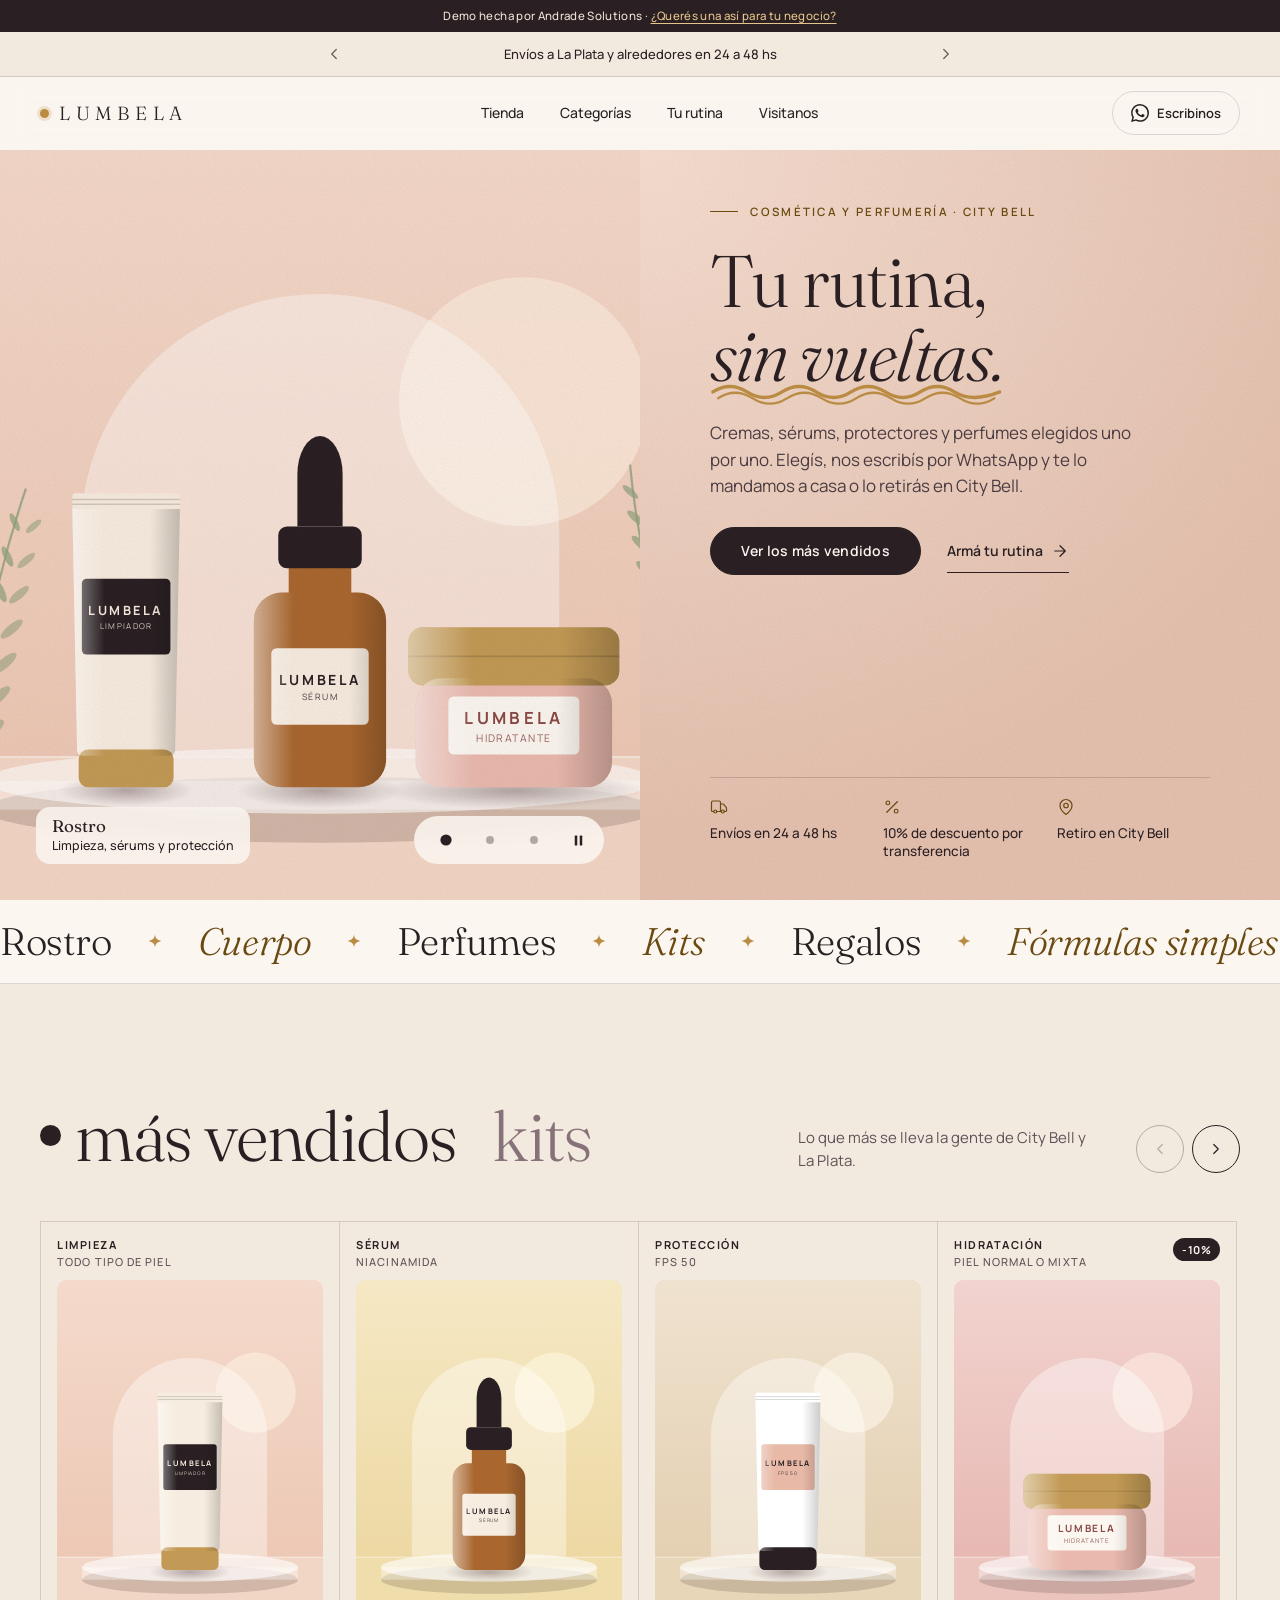
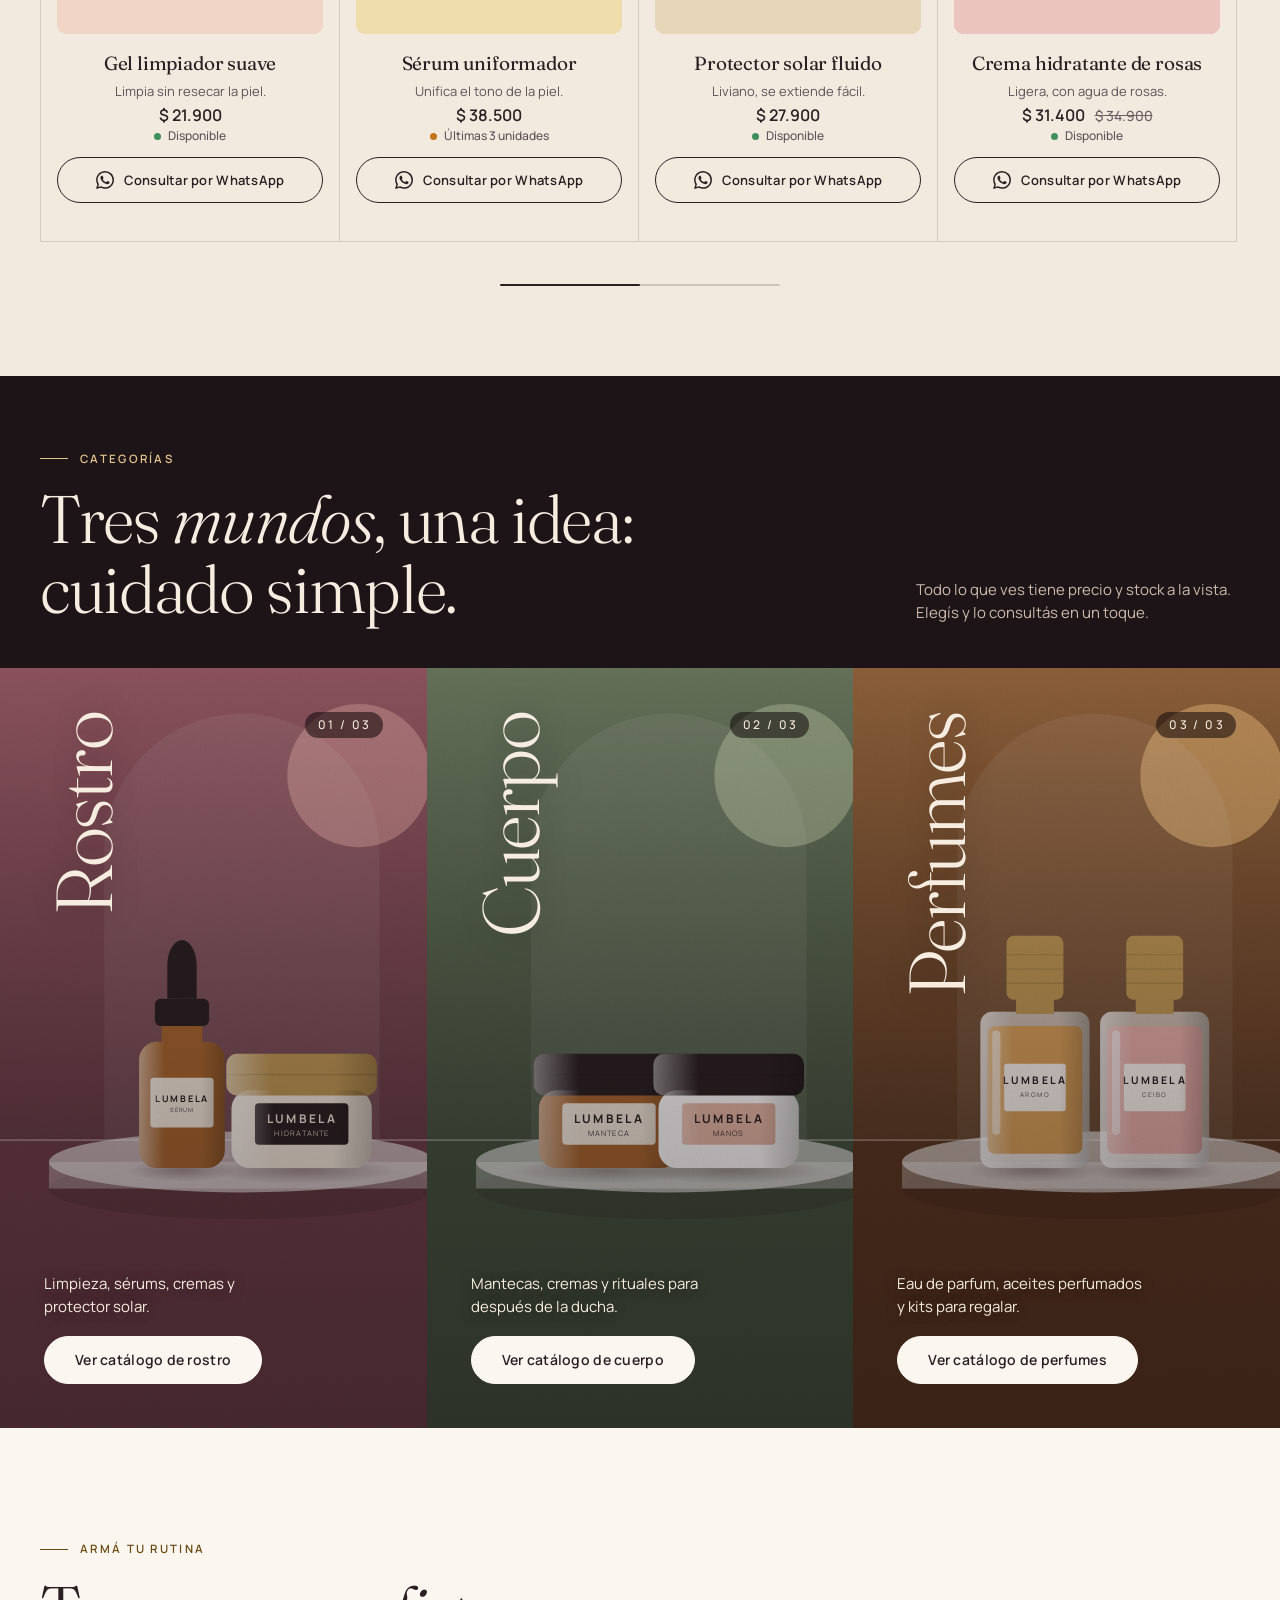
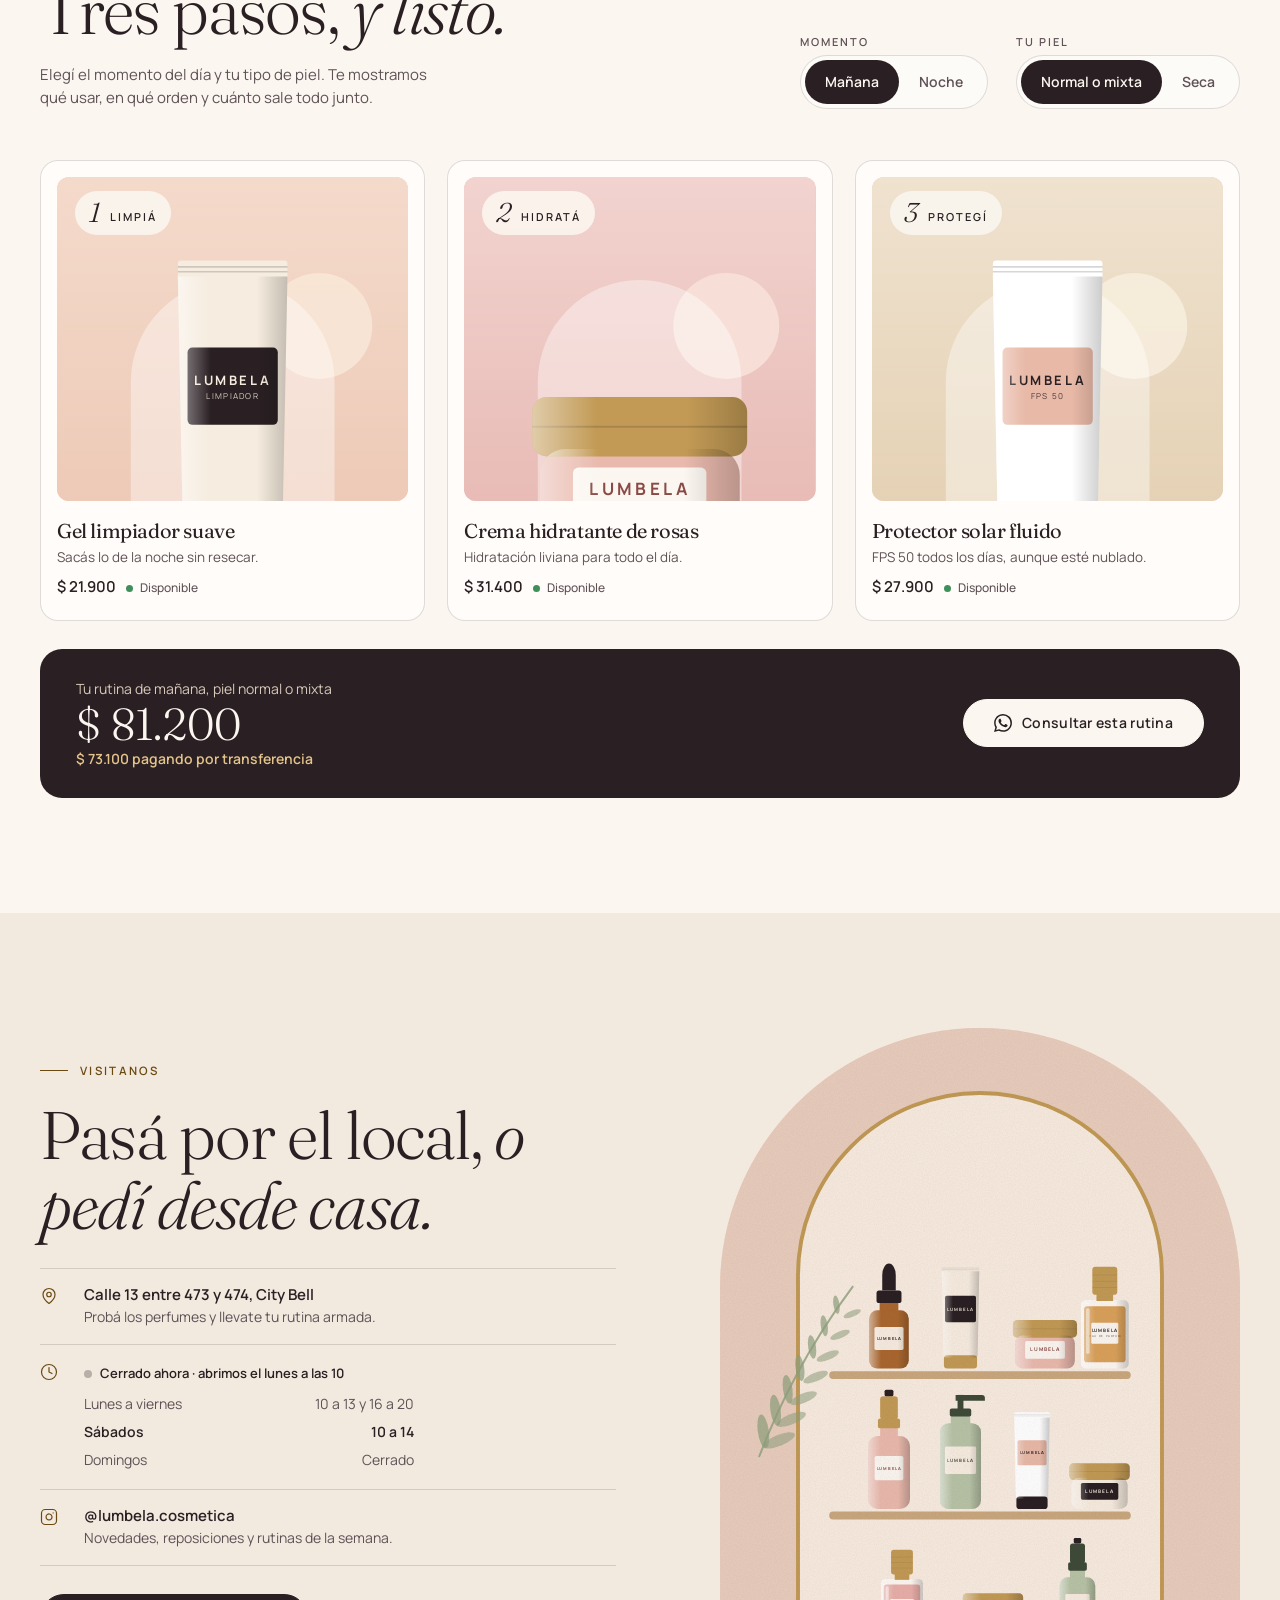
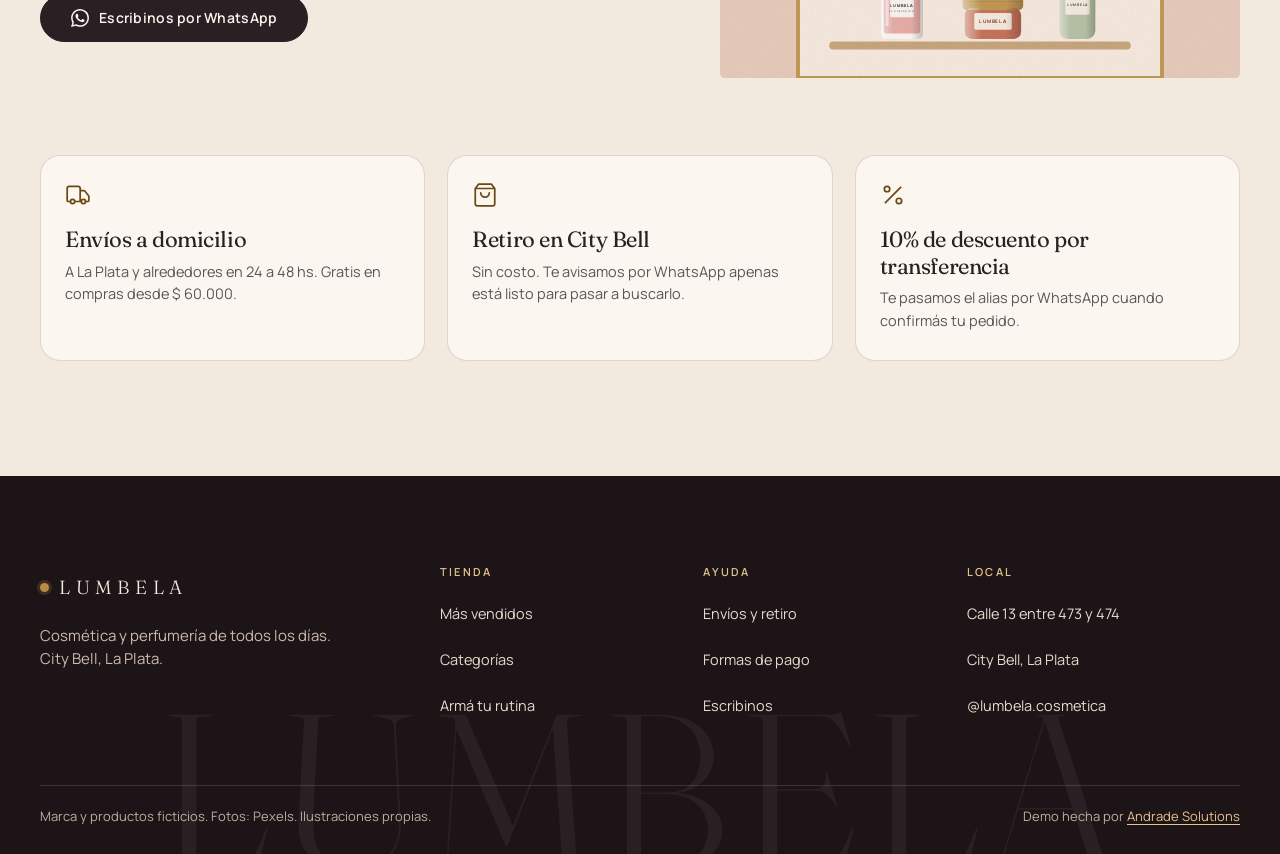
==== belleza/index.html @ 14c9ad86 "Demo de cosmética y perfumería (Lumbela) con fotos de Pexels" ====
<!doctype html>
<html lang="es-AR">
<head>
<meta charset="utf-8">
<meta name="viewport" content="width=device-width,initial-scale=1">
<meta name="robots" content="noindex">
<title>Lumbela · Cosmética y perfumería en City Bell</title>
<meta name="description" content="Cremas, sérums, protectores y perfumes elegidos uno por uno. Elegís, consultás por WhatsApp y te lo mandamos a La Plata y alrededores o lo retirás en City Bell.">
<meta name="theme-color" content="#FBF6F0">
<meta property="og:type" content="website">
<meta property="og:title" content="Lumbela · Tu rutina, sin vueltas">
<meta property="og:description" content="Cosmética, cuidado de la piel y perfumería en City Bell. Elegí, consultá por WhatsApp y recibilo en casa.">
<meta property="og:image" content="https://solucionesintegralesandrade.github.io/belleza/fotos/portada.jpg">
<meta property="og:image:alt" content="Mujer con toalla en la cabeza aplicándose crema en la cara frente al espejo">
<link rel="icon" href="data:image/svg+xml,%3Csvg xmlns='http://www.w3.org/2000/svg' viewBox='0 0 9 9'%3E%3Ccircle cx='4.5' cy='4.5' r='4.5' fill='%23B98B43'/%3E%3C/svg%3E">
<link rel="preconnect" href="https://fonts.googleapis.com">
<link rel="preconnect" href="https://fonts.gstatic.com" crossorigin>
<link href="https://fonts.googleapis.com/css2?family=Fraunces:ital,opsz,wght@0,9..144,300;0,9..144,400;1,9..144,300;1,9..144,400&family=Manrope:wght@400;500;600;700&display=swap" rel="stylesheet">
<style>:root{--cr:#FBF6F0;--hu:#F2E9DF;--du:#EDD0C0;--ik:#2A2023;--ik2:#5F5257;--or:#B98B43;--ot:#6B4A12;--no:#1D1418;--ln:rgba(42,32,35,.15);--fs:'Fraunces','Iowan Old Style','Palatino Linotype',Palatino,Georgia,serif;--fb:'Manrope',system-ui,-apple-system,'Segoe UI',Roboto,sans-serif;--pd:clamp(16px,4vw,40px);--sc:clamp(64px,9vw,128px);--ez:cubic-bezier(.22,.8,.24,1)}*,*::before,*::after{box-sizing:border-box}*{margin:0}html{scroll-behavior:smooth;scroll-padding-top:72px;-webkit-text-size-adjust:100%;overflow-x:clip}body{font:400 15px/1.55 var(--fb);color:var(--ik);background:var(--cr);overflow-x:clip;-webkit-font-smoothing:antialiased}html.lock{overflow:hidden}img,svg{display:block;max-width:100%}a{color:inherit}button{font:inherit;color:inherit}h1,h2,h3{font-family:var(--fs);font-weight:300;letter-spacing:-.02em}em{font-style:italic;font-weight:300}:focus-visible{outline:2px solid var(--ik);outline-offset:3px;border-radius:4px}.dk :focus-visible,.menu :focus-visible,.sig :focus-visible,footer :focus-visible{outline-color:#F3E1C2}.vh{position:absolute;width:1px;height:1px;overflow:hidden;clip:rect(0 0 0 0);white-space:nowrap}.sprite{position:absolute;width:0;height:0;overflow:hidden}.ic{width:18px;height:18px;fill:none;stroke:currentColor;stroke-width:1.6;stroke-linecap:round;stroke-linejoin:round;flex:none}.ic.f{fill:currentColor;stroke:none}.eb{display:flex;align-items:center;gap:12px;font:600 11.5px/1 var(--fb);letter-spacing:.2em;text-transform:uppercase;color:var(--ot)}.eb::before{content:'';width:28px;height:1px;background:currentColor}.dk .eb{color:#E5C48C}.h2{font-size:clamp(2.3rem,5.4vw,4.2rem);line-height:1.04}.btn{position:relative;overflow:hidden;display:inline-flex;align-items:center;justify-content:center;gap:10px;min-height:48px;padding:0 30px;border-radius:999px;border:1px solid var(--ik);background:var(--ik);color:var(--cr);font:600 14px/1 var(--fb);letter-spacing:.02em;text-decoration:none;cursor:pointer;transition:transform .3s var(--ez),box-shadow .3s var(--ez),background .3s,color .3s}.btn::before{content:'';position:absolute;inset:0;background:linear-gradient(120deg,transparent 0,rgba(255,255,255,.22) 50%,transparent 100%);transform:translateX(-100%);transition:transform .6s var(--ez)}.btn:hover{transform:translateY(-2px);box-shadow:0 8px 24px rgba(42,32,35,.2)}.btn:hover::before{transform:translateX(100%)}.btn:active{transform:none;box-shadow:none}.btn.gh{background:transparent;color:var(--ik)}.btn.gh:hover{background:var(--ik);color:var(--cr)}.btn.lt{background:var(--cr);color:var(--ik);border-color:var(--cr)}.btn.lt:hover{background:#fff}.lnk{display:inline-flex;align-items:center;gap:8px;min-height:44px;font:600 14px/1 var(--fb);text-decoration:none;border-bottom:1px solid currentColor;padding:0;align-self:center}.lnk .ic{transition:transform .3s var(--ez)}.lnk:hover .ic{transform:translateX(4px)}.sig{background:var(--ik);color:#EFE3D5;text-align:center;font:500 11.5px/1.4 var(--fb);letter-spacing:.03em;padding:8px 16px;text-wrap:balance}.sig a{color:#E5C48C;text-underline-offset:3px;white-space:nowrap;display:inline-block;padding:15px 6px;margin:-15px -6px}.ann{display:flex;align-items:center;justify-content:center;gap:4px;background:var(--hu);border-bottom:1px solid var(--ln);min-height:42px;padding:0 6px}.ann p{flex:1;max-width:560px;text-align:center;font:500 13px/1.3 var(--fb);transition:opacity .35s,transform .35s var(--ez)}.ann p.out{opacity:0;transform:translateY(-6px)}.ab{width:44px;height:44px;display:grid;place-items:center;border:0;background:none;cursor:pointer;border-radius:50%;opacity:.7;transition:opacity .2s}.ab:hover{opacity:1}.nav{position:sticky;top:0;z-index:40;background:rgba(251,246,240,.9);backdrop-filter:blur(14px);-webkit-backdrop-filter:blur(14px);border-bottom:1px solid transparent;transition:border-color .3s,box-shadow .3s}.nav.sc{border-color:var(--ln);box-shadow:0 6px 24px rgba(42,32,35,.06)}.nav-in{display:flex;align-items:center;justify-content:space-between;gap:16px;max-width:1600px;margin:auto;height:64px;padding:0 var(--pd)}.logo{font:300 19px/1 var(--fs);letter-spacing:.3em;text-transform:uppercase;text-decoration:none;display:inline-flex;align-items:center;gap:10px;min-height:44px}.logo i{width:9px;height:9px;border-radius:50%;background:var(--or);box-shadow:0 0 0 3px rgba(185,139,67,.2)}.links{display:none;gap:36px}.links a{position:relative;text-decoration:none;font:500 14px/1 var(--fb);padding:14px 0}.links a::after,.mn a span::after{content:'';position:absolute;left:0;right:0;bottom:8px;height:1px;background:var(--ik);transform:scaleX(0);transform-origin:left;transition:transform .35s var(--ez)}.links a:hover::after{transform:scaleX(1)}.nr{display:flex;align-items:center;gap:8px}.nb{display:inline-flex;align-items:center;justify-content:center;gap:8px;min-width:44px;height:44px;border-radius:999px;border:1px solid var(--ln);background:transparent;cursor:pointer;font:600 13px/1 var(--fb);transition:background .25s,color .25s,border-color .25s}.nb:hover{background:var(--ik);color:var(--cr);border-color:var(--ik)}.nb span{display:none}.bg{border:0}.bg:hover{background:rgba(42,32,35,.08);color:inherit}
@media(min-width:900px){.links{display:flex}.nb span{display:inline}.nb{padding:0 18px}.bg{display:none}.nav-in{height:72px}}.menu{position:fixed;inset:0;z-index:70;background:var(--no);color:#F7ECE0;display:flex;flex-direction:column;opacity:0;visibility:hidden;transition:opacity .5s var(--ez),visibility 0s .5s}.menu.on{opacity:1;visibility:visible;transition-delay:0s}.menu .nav-in{width:100%}.mn{flex:1;display:flex;flex-direction:column;justify-content:center;gap:6px;padding:0 var(--pd) 48px}.mn a{font:300 clamp(2.4rem,11vw,3.4rem)/1.2 var(--fs);text-decoration:none;opacity:0;transform:translateY(16px);transition:opacity .6s var(--ez),transform .6s var(--ez)}.menu.on .mn a{opacity:1;transform:none;transition-delay:calc(.08s*var(--i) + .1s)}.hero{display:grid;grid-template-columns:1fr;position:relative}.hr{position:relative;order:-1;height:min(52svh,420px);overflow:hidden;background:var(--du)}.hl{position:relative;z-index:2;margin-top:-28px;border-radius:28px 28px 0 0;padding:34px var(--pd) 40px;background:var(--du) radial-gradient(120% 90% at 0% 0%,#F6DFD1 0,#EDD0C0 55%,#E6C2B0 100%);display:flex;flex-direction:column}.hl::before,.art::after{content:'';position:absolute;inset:0;pointer-events:none;opacity:.5;mix-blend-mode:multiply;background:url("data:image/svg+xml;utf8,<svg xmlns='http://www.w3.org/2000/svg' width='160' height='160'><filter id='n'><feTurbulence type='fractalNoise' baseFrequency='.85' numOctaves='2' stitchTiles='stitch'/><feColorMatrix values='0 0 0 0 .3 0 0 0 0 .2 0 0 0 0 .2 0 0 0 .22 0'/></filter><rect width='100%' height='100%' filter='url(%23n)'/></svg>")}.hl>*{position:relative}.hero h1{font-size:clamp(3rem,13vw,3.9rem);line-height:1.02;margin:18px 0 20px}.hero h1 em{position:relative;display:inline-block;white-space:nowrap}.wave{position:absolute;left:0;bottom:-.14em;width:100%;height:.3em;overflow:visible}.wave path{fill:none;stroke:var(--or);stroke-linecap:round;stroke-dasharray:1;stroke-dashoffset:1;animation:draw 1.6s .9s var(--ez) forwards}.hero p.lead{max-width:44ch;color:#4A3C40;font-size:16px}.acts{display:flex;flex-wrap:wrap;gap:14px 26px;margin-top:28px;align-items:center}.facts{display:grid;margin:34px 0 0;padding:0;border-top:1px solid rgba(42,32,35,.18)}.facts li{list-style:none;display:flex;align-items:center;gap:12px;padding:12px 0;border-bottom:1px solid rgba(42,32,35,.12);font:500 13.5px/1.35 var(--fb)}.facts .ic{color:var(--ot)}@keyframes draw{to{stroke-dashoffset:0}}@keyframes up{from{opacity:0;transform:translateY(22px)}to{opacity:1;transform:none}}.hl>*{animation:up 1s var(--ez) both}.hl>:nth-child(2){animation-delay:.1s}.hl>:nth-child(3){animation-delay:.2s}.hl>:nth-child(4){animation-delay:.3s}.hl>:nth-child(5){animation-delay:.4s}.slide{position:absolute;inset:0;opacity:0;transition:opacity .9s var(--ez)}.slide.on{opacity:1}.art{position:absolute;inset:0;overflow:hidden}.art svg{width:100%;height:100%}.art svg text{font-family:var(--fb)}.ph{position:absolute;inset:0;width:100%;height:100%;object-fit:cover;background:transparent}.slide .art svg,.slide .ph{transform:scale(1.04);transition:transform 7s linear}.slide.on .art svg,.slide.on .ph{transform:scale(1.1)}.cap{position:absolute;left:var(--pd);top:18px;z-index:3;display:inline-flex;flex-direction:column;gap:2px;padding:10px 16px;border-radius:14px;background:rgba(251,246,240,.86);backdrop-filter:blur(8px);-webkit-backdrop-filter:blur(8px);font:500 12.5px/1.3 var(--fb);color:var(--ik)}.cap b{font:400 17px/1.1 var(--fs)}.cap span{display:none}@media(min-width:600px){.cap span{display:block}}.ctl{position:absolute;right:var(--pd);top:10px;z-index:4;display:flex;align-items:center;gap:0;background:rgba(251,246,240,.86);backdrop-filter:blur(8px);-webkit-backdrop-filter:blur(8px);border-radius:999px;padding:2px 4px 2px 10px}.dot{width:44px;height:44px;display:grid;place-items:center;border:0;background:none;cursor:pointer}.dot::before{content:'';width:8px;height:8px;border-radius:50%;background:rgba(42,32,35,.35);transition:transform .3s var(--ez),background .3s}.dot[aria-current=true]::before{background:var(--ik);transform:scale(1.4)}.pp{width:44px;height:44px;display:grid;place-items:center;border:0;background:none;cursor:pointer;border-radius:50%}.pp .ic{width:15px;height:15px}
@media(min-width:600px) and (max-width:899px){.hr{height:min(72svh,560px)}}
@media(min-width:900px){.hero{grid-template-columns:1fr 1fr;min-height:clamp(600px,calc(100svh - 150px),820px)}.hr{order:0;height:auto}.hl{margin:0;border-radius:0;padding:56px clamp(32px,5.5vw,96px) 40px;justify-content:center}.hero h1{font-size:clamp(3.6rem,5.7vw,6.6rem);margin:26px 0 28px}.hero p.lead{font-size:17px}.facts{grid-template-columns:repeat(3,1fr);gap:20px;border-top:1px solid rgba(42,32,35,.18);margin-top:auto;padding-top:20px}.facts li{border:0;padding:0;align-items:flex-start;flex-direction:column;gap:8px}.hl>.acts{margin-bottom:56px}.cap{top:auto;bottom:36px;left:36px}.ctl{top:auto;bottom:36px;right:36px}}.tick{overflow:hidden;background:var(--cr);border-bottom:1px solid var(--ln);padding:22px 0}.tk{display:flex;width:max-content;animation:mq 46s linear infinite}.tk span{display:inline-flex;align-items:center;gap:36px;padding-right:36px;font:300 clamp(1.6rem,3vw,2.4rem)/1 var(--fs);white-space:nowrap;letter-spacing:-.01em}.tk span i{font-style:italic;color:var(--ot)}.tk .ic{width:14px;height:14px;color:var(--or)}@keyframes mq{to{transform:translateX(-50%)}}.tick:hover .tk{animation-play-state:paused}.shop{background:var(--hu);padding:var(--sc) var(--pd) clamp(56px,7vw,96px)}.wrap{position:relative;max-width:1600px;margin:auto}.sh{display:flex;flex-wrap:wrap;align-items:flex-end;justify-content:space-between;gap:20px 40px;margin-bottom:clamp(28px,4vw,48px)}.tabs{display:flex;flex-wrap:wrap;gap:6px 36px}.tab{display:inline-flex;align-items:center;gap:14px;min-height:44px;border:0;background:none;cursor:pointer;font:300 clamp(2.2rem,6.4vw,4.4rem)/1.05 var(--fs);letter-spacing:-.02em;color:#887279;transition:color .3s;padding:0}.tab:hover{color:var(--ik2)}.tab[aria-selected=true]{color:var(--ik)}.tab::before{content:'';width:.3em;height:.3em;border-radius:50%;background:var(--ik);transform:scale(0);flex:none}.tab[aria-selected=true]::before{animation:pop .45s var(--ez) both}.tab:not([aria-selected=true])::before{display:none}@keyframes pop{from{transform:scale(0);opacity:0}to{transform:scale(1);opacity:1}}.sub{max-width:34ch;color:var(--ik2);font-size:15px}.arrows{display:none;gap:8px}
@media(min-width:900px){.arrows{display:flex}}.ar{width:48px;height:48px;border-radius:50%;border:1px solid var(--ik);background:transparent;display:grid;place-items:center;cursor:pointer;transition:background .25s,color .25s,opacity .25s}.ar:hover:not(:disabled){background:var(--ik);color:var(--cr)}.ar:disabled{opacity:.3;cursor:default}.trk{display:flex;overflow-x:auto;scroll-snap-type:x proximity;scrollbar-width:none;overscroll-behavior-x:contain;padding-bottom:2px}.trk::-webkit-scrollbar{display:none}.card{position:relative;flex:0 0 min(76vw,292px);scroll-snap-align:start;display:flex;flex-direction:column;border:1px solid var(--ln);margin-left:-1px;background:var(--hu);transition:background .4s}.card:first-child{margin-left:0}.card:hover{background:var(--cr)}
@media(min-width:1024px){.card{flex-basis:25%}}.ch{display:flex;justify-content:space-between;align-items:flex-start;gap:10px;min-height:58px;padding:16px 16px 0}.ch b{display:block;font:700 11px/1.2 var(--fb);letter-spacing:.14em;text-transform:uppercase}.ch small{display:block;margin-top:4px;font:500 11px/1.2 var(--fb);letter-spacing:.1em;text-transform:uppercase;color:var(--ik2)}.bdg{flex:none;background:var(--ik);color:var(--cr);font:700 11px/1 var(--fb);letter-spacing:.04em;padding:6px 9px;border-radius:999px}.ci{position:relative;margin:0 16px;aspect-ratio:3/4;border-radius:10px;overflow:hidden;background:var(--du)}.ci .ph{transition:transform .8s var(--ez)}.card:hover .ci .ph{transform:scale(1.05)}.mo{position:absolute;inset:0;display:grid;grid-template-rows:1fr 1fr;gap:2px;background:var(--hu)}.mo.m3{grid-template-columns:1fr 1fr;grid-template-rows:1.1fr 1fr}.mo.m3 .mp:first-child{grid-column:span 2}.mp{position:relative;overflow:hidden;background:var(--du)}.cb{display:flex;flex-direction:column;align-items:center;text-align:center;gap:5px;padding:18px 16px 18px;flex:1}.cb h3{font:400 19px/1.25 var(--fs);letter-spacing:-.01em}.cb .in{font-size:13px;color:var(--ik2);max-width:30ch}.pr{display:flex;align-items:baseline;gap:10px;font:600 16px/1.2 var(--fb)}.pr s{color:#6E6065;font-weight:500;font-size:14px}.stk{display:inline-flex;align-items:center;gap:7px;font:500 12px/1 var(--fb);color:var(--ik2)}.stk::before{content:'';width:7px;height:7px;border-radius:50%;background:#3F8F5B}.stk.lo::before{background:#C4741B}.cb .btn{margin-top:10px;width:100%;min-height:46px;padding:0 14px;font-size:13px}.btn.wa{background:transparent;color:var(--ik)}.btn.wa:hover{background:var(--ik);color:var(--cr)}.prog{max-width:280px;margin:clamp(28px,4vw,40px) auto 0;height:2px;border-radius:2px;background:rgba(42,32,35,.18)}.prog i{display:block;height:100%;border-radius:2px;background:var(--ik);transition:transform .15s linear}.cats{background:var(--no);color:#F7ECE0}.ct{display:flex;justify-content:space-between;align-items:flex-end;gap:20px;padding:clamp(48px,6vw,84px) var(--pd) clamp(28px,3.5vw,44px);max-width:1600px;margin:auto}.ct p{max-width:36ch;color:#CDBBAA}
@media(max-width:899px){.ct{flex-direction:column;align-items:flex-start}}.cg{display:grid;grid-template-columns:1fr}.cat{position:relative;isolation:isolate;overflow:hidden;min-height:460px;padding:24px;display:flex;flex-direction:column;justify-content:space-between;align-items:flex-start}.cat>.art,.cat>.ph{z-index:-2;transition:transform 1.3s var(--ez)}.cat:hover>.art,.cat:hover>.ph{transform:scale(1.05)}.cat::after{content:'';position:absolute;inset:0;z-index:-1;background:linear-gradient(180deg,rgba(15,8,10,.1),rgba(15,8,10,.42));transition:background .5s}.cat:hover::after{background:linear-gradient(180deg,rgba(15,8,10,.2),rgba(15,8,10,.5))}.cat:has(.ph)::after,.cat:has(.ph):hover::after{background:linear-gradient(90deg,rgba(15,8,10,.62),rgba(15,8,10,.05) 76%),linear-gradient(180deg,rgba(15,8,10,.14) 25%,rgba(15,8,10,.74))}.num{position:absolute;top:24px;right:24px;padding:7px 11px 7px 13px;border-radius:99px;background:rgba(15,8,10,.55);font:500 12px/1 var(--fb);letter-spacing:.2em}.vt{writing-mode:vertical-lr;transform:rotate(180deg);font:300 clamp(3.8rem,15vw,6.2rem)/1 var(--fs);letter-spacing:-.02em;text-shadow:0 2px 30px rgba(0,0,0,.25);transition:transform .5s var(--ez)}.cat:hover .vt{transform:rotate(180deg) translateY(4px)}.cd{display:flex;flex-direction:column;gap:18px;align-items:flex-start}.cd p{max-width:28ch;font-size:15px;color:#F7ECE0;text-shadow:0 1px 14px rgba(0,0,0,.35)}
@media(min-width:600px){.cg{display:flex;overflow-x:auto;scroll-snap-type:x mandatory;scrollbar-width:none}.cg::-webkit-scrollbar{display:none}.cat{flex:0 0 min(62vw,420px);scroll-snap-align:start;min-height:560px}}
@media(min-width:1100px){.cg{display:grid;grid-template-columns:repeat(3,1fr)}.cat{min-height:min(760px,92svh);padding:44px}.num{top:44px;right:44px}.vt{font-size:clamp(4.4rem,6.2vw,8rem)}}.rut{background:var(--cr);padding:var(--sc) var(--pd)}.rh{display:grid;gap:28px;margin-bottom:clamp(32px,4vw,56px)}.rh p{color:var(--ik2);max-width:46ch;margin-top:18px}.ctrls{display:flex;flex-wrap:wrap;gap:18px 28px}.ctrls>div{display:flex;flex-direction:column;gap:8px}.ctrls label{font:600 11px/1 var(--fb);letter-spacing:.18em;text-transform:uppercase;color:var(--ik2)}.seg{display:inline-flex;border:1px solid var(--ln);border-radius:999px;padding:4px;background:rgba(255,255,255,.55)}.seg button{min-height:44px;padding:0 20px;border:0;border-radius:999px;background:transparent;cursor:pointer;font:600 14px/1 var(--fb);color:var(--ik2);transition:background .3s,color .3s}.seg button[aria-pressed=true]{background:var(--ik);color:var(--cr)}.steps{display:grid;gap:14px;list-style:none;padding:0;position:relative}.step{display:grid;grid-template-columns:108px 1fr;gap:6px 18px;align-items:center;padding:14px;border:1px solid var(--ln);border-radius:18px;background:#FFFCF9;transition:transform .4s var(--ez),box-shadow .4s var(--ez)}.step:hover{transform:translateY(-3px);box-shadow:0 18px 40px rgba(42,32,35,.08)}.sa{position:relative;aspect-ratio:3/4;border-radius:12px;overflow:hidden;background:var(--du)}.sn{font:300 italic 2.6rem/1 var(--fs);color:var(--ot)}.sn small{font:600 11px/1 var(--fb);font-style:normal;letter-spacing:.18em;text-transform:uppercase;color:var(--ik);margin-left:10px;vertical-align:middle}.step h3{font:400 20px/1.2 var(--fs);margin:8px 0 4px}.step p{font-size:13.5px;color:var(--ik2)}.step .pr{margin-top:10px;font-size:15px}.step.sw{animation:up .6s var(--ez) both;animation-delay:calc(var(--i)*90ms)}.tot{display:flex;flex-direction:column;gap:18px;margin-top:22px;padding:22px;border-radius:22px;background:var(--ik);color:var(--cr)}.tot b{display:block;font:300 clamp(2rem,6vw,2.8rem)/1.05 var(--fs)}.tot span{font-size:14px;color:#D9C9BA}.tot .t2{color:#E5C48C;font-weight:600}
@media(min-width:900px){.rh{grid-template-columns:1.1fr 1fr;align-items:end}.ctrls{justify-content:flex-end}.steps{grid-template-columns:repeat(3,1fr);gap:22px}.step{display:block;padding:16px 16px 24px}.sa{margin-bottom:18px;aspect-ratio:1/.92}.sn{position:absolute;top:30px;left:34px;color:var(--ik);z-index:2;background:rgba(251,246,240,.88);border-radius:99px;padding:8px 14px 8px;font-size:1.7rem}.step{position:relative}.tot{flex-direction:row;align-items:center;justify-content:space-between;padding:28px 36px;margin-top:28px}}.vis{background:var(--hu);padding:var(--sc) var(--pd)}.vg{display:grid;gap:44px}.vi{display:flex;flex-direction:column;gap:22px}.vi .h2{margin-top:2px}.dl{display:grid;gap:0;margin:6px 0}.dl>div{display:grid;grid-template-columns:30px 1fr;gap:6px 14px;padding:16px 0;border-top:1px solid var(--ln)}.dl>div:last-child{border-bottom:1px solid var(--ln)}.dl .ic{margin-top:2px;color:var(--ot)}.dl b{font:600 15px/1.3 var(--fb);display:block}.dl span{color:var(--ik2);font-size:14px}table{border-collapse:collapse;margin-top:6px;font-size:14px;width:100%;max-width:330px}td{padding:3px 0;color:var(--ik2)}td:last-child{text-align:right}tr.hoy td{color:var(--ik);font-weight:600}b.now{display:inline-flex;align-items:center;gap:8px;font:600 13px/1.2 var(--fb)}.now::before{content:'';width:8px;height:8px;border-radius:50%;background:#B8B0A8}.now.on::before{background:#3F8F5B;box-shadow:0 0 0 0 rgba(63,143,91,.5);animation:pulse 2s infinite}@keyframes pulse{70%{box-shadow:0 0 0 9px rgba(63,143,91,0)}100%{box-shadow:0 0 0 0 rgba(63,143,91,0)}}.vp{position:relative;border-radius:999px 999px 18px 18px;overflow:hidden;aspect-ratio:4/5;background:var(--du);max-width:520px;width:100%;margin:auto}.how{margin-top:clamp(48px,6vw,88px);display:grid;gap:14px}.hw{padding:26px 24px 28px;border:1px solid var(--ln);border-radius:20px;background:var(--cr);transition:transform .4s var(--ez),box-shadow .4s var(--ez)}.hw:hover{transform:translateY(-4px);box-shadow:0 20px 44px rgba(42,32,35,.08)}.hw .ic{width:26px;height:26px;color:var(--ot);margin-bottom:18px}.hw h3{font:400 22px/1.2 var(--fs);margin-bottom:8px}.hw p{color:var(--ik2);font-size:14.5px}
@media(min-width:900px){.vg{grid-template-columns:1.05fr .95fr;align-items:center;gap:clamp(48px,8vw,128px)}.how{grid-template-columns:repeat(3,1fr);gap:22px}.vp{margin:0 0 0 auto}}footer{background:var(--no);color:#E8DACB;padding:clamp(56px,7vw,96px) var(--pd) 28px;position:relative;overflow:hidden}.fg{display:grid;gap:36px;max-width:1600px;margin:auto;position:relative;z-index:1}footer h4{font:600 11px/1 var(--fb);letter-spacing:.2em;text-transform:uppercase;color:#E5C48C;margin-bottom:16px}footer ul{list-style:none;padding:0;display:grid;gap:2px}footer li a,footer li button{display:inline-flex;align-items:center;min-height:44px;color:#E8DACB;text-decoration:none;background:none;border:0;cursor:pointer;font:400 14.5px/1.3 var(--fb);padding:0;transition:color .2s}footer li a:hover,footer li button:hover{color:#fff;text-decoration:underline;text-underline-offset:4px}.fb p{max-width:34ch;color:#CDBBAA;margin-top:14px}.fb .logo{color:#F7ECE0}.big{position:absolute;left:50%;bottom:-.2em;transform:translateX(-50%);font:300 clamp(3.4rem,17vw,16rem)/1 var(--fs);letter-spacing:.04em;color:rgba(247,236,224,.06);text-transform:uppercase;white-space:nowrap;pointer-events:none;user-select:none}.fl{max-width:1600px;margin:56px auto 0;padding-top:20px;border-top:1px solid rgba(247,236,224,.14);display:flex;flex-wrap:wrap;justify-content:space-between;gap:10px 24px;font-size:13px;color:#BFAE9E;position:relative;z-index:1}.fl a{color:#E5C48C;text-underline-offset:3px;display:inline-block;padding:13px 4px;margin:-13px -4px}
@media(min-width:900px){.fg{grid-template-columns:1.6fr 1fr 1fr 1.2fr}}dialog{border:0;padding:0;background:transparent;width:min(94vw,440px);max-height:94svh;overflow:visible;color:var(--ik);margin:auto}dialog::backdrop{background:rgba(29,20,24,.62);backdrop-filter:blur(5px)}dialog[open]{animation:dlg .45s var(--ez)}@keyframes dlg{from{opacity:0;transform:translateY(24px) scale(.97)}}.wb{position:relative;background:var(--cr);border-radius:24px;padding:22px 18px 18px;max-height:94svh;overflow:auto;box-shadow:0 30px 80px rgba(0,0,0,.35)}.wb h2{font:300 clamp(1.5rem,6vw,1.8rem)/1.15 var(--fs);margin:6px 48px 16px 0}.x{position:absolute;top:10px;right:10px;width:44px;height:44px;display:grid;place-items:center;border:0;border-radius:50%;background:rgba(42,32,35,.07);cursor:pointer;transition:background .2s}.x:hover{background:rgba(42,32,35,.15)}.phn{border-radius:18px;overflow:hidden;border:1px solid var(--ln)}.pt{display:flex;align-items:center;gap:12px;background:#075E54;color:#fff;padding:10px 14px}.pt i{width:36px;height:36px;border-radius:50%;background:#F2E4D3;color:var(--ik);display:grid;place-items:center;font:400 18px/1 var(--fs);font-style:normal}.pt b{display:block;font:600 14px/1.2 var(--fb)}.pt small{font:400 12px/1.2 var(--fb);opacity:.85}.chat{display:flex;flex-direction:column;gap:8px;padding:14px 12px;min-height:250px;background:#EADFD2 radial-gradient(circle at 20% 20%,rgba(255,255,255,.35),transparent 60%)}.bb{max-width:88%;padding:8px 10px 6px;border-radius:10px;font:400 14px/1.4 var(--fb);white-space:pre-wrap;word-break:break-word;box-shadow:0 1px 1px rgba(0,0,0,.12);animation:bub .4s var(--ez) both}.bb.o{align-self:flex-end;background:#D9FDD3;border-top-right-radius:2px}.bb.i{align-self:flex-start;background:#fff;border-top-left-radius:2px}.bb .u{color:#0B6EA8;text-decoration:underline;word-break:break-all}.bb time{display:flex;justify-content:flex-end;align-items:center;gap:3px;font-size:11px;color:#566670;margin-top:2px}.bb time .ic{width:15px;height:15px;stroke-width:2;color:#8696A0;transition:color .4s}.bb time.rd .ic{color:#34B7F1}.bb.ty{display:flex;gap:4px;padding:12px 14px}.bb.ty i{width:7px;height:7px;border-radius:50%;background:#9AA6AD;animation:ty 1s infinite}.bb.ty i:nth-child(2){animation-delay:.15s}.bb.ty i:nth-child(3){animation-delay:.3s}@keyframes ty{40%{transform:translateY(-4px);opacity:.5}}@keyframes bub{from{opacity:0;transform:translateY(10px) scale(.96)}}.nt{font-size:13px;color:var(--ik2);margin:12px 2px 14px;text-align:center}.wa2{display:grid;gap:10px}.wa2 .btn{width:100%}.rv{transition:opacity .9s var(--ez) var(--d,0s),transform .9s var(--ez) var(--d,0s)}
@media(scripting:enabled){.rv{opacity:0;transform:translateY(22px)}.rv.in{opacity:1;transform:none}}
@media(prefers-reduced-motion:reduce){*,*::before,*::after{animation-duration:.01ms!important;animation-delay:0s!important;animation-iteration-count:1!important;transition-duration:.01ms!important;transition-delay:0s!important;scroll-behavior:auto!important}.rv{opacity:1!important;transform:none!important}.tk{animation:none}.wave path{stroke-dashoffset:0}}</style>
</head>
<body>
<svg class="sprite" aria-hidden="true" focusable="false">
<defs>
<linearGradient id="gsh" x1="0" x2="1" y1="0" y2="0"><stop offset="0" stop-color="#fff" stop-opacity=".5"/><stop offset=".3" stop-color="#fff" stop-opacity="0"/><stop offset=".72" stop-color="#000" stop-opacity="0"/><stop offset="1" stop-color="#000" stop-opacity=".2"/></linearGradient>
<radialGradient id="gfl"><stop offset="0" stop-color="#3a1f20" stop-opacity=".34"/><stop offset="1" stop-color="#3a1f20" stop-opacity="0"/></radialGradient>
<symbol id="i-wa" viewBox="0 0 24 24"><path d="M17.47 14.38c-.3-.15-1.76-.87-2.03-.97-.27-.1-.47-.15-.67.15-.2.3-.77.97-.94 1.16-.17.2-.35.22-.64.07-.3-.15-1.26-.46-2.4-1.48-.88-.79-1.48-1.76-1.65-2.06-.17-.3-.02-.46.13-.6.13-.14.3-.35.45-.52.15-.17.2-.3.3-.5.1-.2.05-.37-.03-.52-.07-.15-.67-1.6-.92-2.2-.24-.58-.49-.5-.67-.51h-.57c-.2 0-.52.07-.8.37-.27.3-1.04 1.02-1.04 2.48 0 1.46 1.07 2.88 1.21 3.07.15.2 2.1 3.2 5.08 4.49.7.3 1.26.49 1.7.63.72.23 1.37.2 1.88.12.57-.08 1.76-.72 2-1.41.25-.7.25-1.29.17-1.41-.07-.13-.27-.2-.57-.35M12.05 21.78h-.01a9.870 9.870 0 0 1-5.03-1.38l-.36-.21-3.74.98 1-3.650-.24-.37a9.86 9.86 0 0 1-1.51-5.26c0-5.45 4.44-9.88 9.89-9.88a9.83 9.83 0 0 1 6.990 2.9 9.82 9.82 0 0 1 2.89 6.99c0 5.45-4.44 9.88-9.88 9.88M20.46 3.49A11.8 11.8 0 0 0 12.05 0C5.5 0 .16 5.34.16 11.89c0 2.1.55 4.14 1.59 5.95L.06 24l6.3-1.65a11.9 11.9 0 0 0 5.69 1.45h.01c6.55 0 11.89-5.34 11.89-11.89 0-3.18-1.24-6.17-3.48-8.42"/></symbol>
<symbol id="i-l" viewBox="0 0 24 24"><path d="m15 18-6-6 6-6"/></symbol>
<symbol id="i-r" viewBox="0 0 24 24"><path d="m9 18 6-6-6-6"/></symbol>
<symbol id="i-pause" viewBox="0 0 24 24"><rect x="14" y="4" width="4" height="16" rx="1"/><rect x="6" y="4" width="4" height="16" rx="1"/></symbol>
<symbol id="i-play" viewBox="0 0 24 24"><path d="M7 4v16l13-8z"/></symbol>
<symbol id="i-menu" viewBox="0 0 24 24"><path d="M4 8h16M4 16h16"/></symbol>
<symbol id="i-x" viewBox="0 0 24 24"><path d="M18 6 6 18M6 6l12 12"/></symbol>
<symbol id="i-pin" viewBox="0 0 24 24"><path d="M20 10c0 6-8 12-8 12s-8-6-8-12a8 8 0 0 1 16 0Z"/><circle cx="12" cy="10" r="3"/></symbol>
<symbol id="i-truck" viewBox="0 0 24 24"><path d="M14 18V6a2 2 0 0 0-2-2H4a2 2 0 0 0-2 2v11a1 1 0 0 0 1 1h2M15 18H9M19 18h2a1 1 0 0 0 1-1v-3.65a1 1 0 0 0-.22-.62l-3.48-4.35A1 1 0 0 0 17.52 8H14"/><circle cx="17" cy="18" r="2"/><circle cx="7" cy="18" r="2"/></symbol>
<symbol id="i-bag" viewBox="0 0 24 24"><path d="M6 2 3 6v14a2 2 0 0 0 2 2h14a2 2 0 0 0 2-2V6l-3-4ZM3 6h18M16 10a4 4 0 0 1-8 0"/></symbol>
<symbol id="i-pct" viewBox="0 0 24 24"><path d="M19 5 5 19"/><circle cx="6.5" cy="6.5" r="2.5"/><circle cx="17.5" cy="17.5" r="2.5"/></symbol>
<symbol id="i-clock" viewBox="0 0 24 24"><circle cx="12" cy="12" r="10"/><path d="M12 6v6l4 2"/></symbol>
<symbol id="i-ig" viewBox="0 0 24 24"><rect width="20" height="20" x="2" y="2" rx="5"/><path d="M16 11.37A4 4 0 1 1 12.63 8 4 4 0 0 1 16 11.37zM17.5 6.5h.01"/></symbol>
<symbol id="i-arr" viewBox="0 0 24 24"><path d="M5 12h14m-7-7 7 7-7 7"/></symbol>
<symbol id="i-chk" viewBox="0 0 24 24"><path d="m2 13 4 4L15 7M10 15l2 2L21 7"/></symbol>
<symbol id="i-st" viewBox="0 0 24 24"><path d="M12 1c.7 6.3 3.7 9.3 11 11-7.3 1.7-10.3 4.7-11 11-.7-6.3-3.7-9.3-11-11 7.3-1.7 10.3-4.7 11-11z"/></symbol>
</defs>
</svg>

<div class="sig"><span style="white-space:nowrap">Demo hecha por Andrade Solutions ·</span> <a href="mailto:solucionesintegralesandradee@gmail.com?subject=Quiero%20mi%20tienda%20online">¿Querés una así para tu negocio?</a></div>

<div class="ann" role="region" aria-label="Avisos de la tienda">
<button class="ab" id="aprev" aria-label="Aviso anterior"><i data-i="l"></i></button>
<p id="atxt">Envíos a La Plata y alrededores en 24 a 48 hs</p>
<button class="ab" id="anext" aria-label="Aviso siguiente"><i data-i="r"></i></button>
</div>

<header class="nav" id="nav">
<div class="nav-in">
<a class="logo" href="#top" aria-label="Lumbela, ir al inicio"><i></i>Lumbela</a>
<nav class="links" aria-label="Principal">
<a href="#tienda">Tienda</a><a href="#categorias">Categorías</a><a href="#rutina">Tu rutina</a><a href="#visitanos">Visitanos</a>
</nav>
<div class="nr">
<button class="nb" data-wa="g" aria-label="Escribinos por WhatsApp"><i data-i="wa" data-c="f"></i><span>Escribinos</span></button>
<button class="nb bg" id="burger" aria-label="Abrir menú" aria-expanded="false" aria-controls="menu"><i data-i="menu"></i></button>
</div>
</div>
</header>

<div class="menu" id="menu" aria-label="Menú" role="dialog" aria-modal="true">
<div class="nav-in">
<a class="logo" href="#top" data-m><i></i>Lumbela</a>
<button class="nb bg" id="mclose" aria-label="Cerrar menú" style="color:#F7ECE0"><i data-i="x"></i></button>
</div>
<nav class="mn" aria-label="Menú móvil">
<a href="#tienda" data-m style="--i:1">Tienda</a>
<a href="#categorias" data-m style="--i:2">Categorías</a>
<a href="#rutina" data-m style="--i:3">Tu rutina</a>
<a href="#visitanos" data-m style="--i:4">Visitanos</a>
</nav>
</div>

<main>
<section class="hero" id="top" aria-label="Portada">
<div class="hr">
<div class="slide on" data-n="0"><div class="art" data-hero="rostro"></div><img class="ph" src="fotos/portada.jpg" alt="" fetchpriority="high" style="object-position:98% 45%" onerror="this.remove()"><div class="cap"><b>Rostro</b><span>Limpieza, sérums y protección</span></div></div>
<div class="slide" data-n="1"><div class="art" data-hero="cuerpo"></div><img class="ph" src="fotos/crema-manos.jpg" alt="" loading="lazy" style="object-position:74% 50%" onerror="this.remove()"><div class="cap"><b>Cuerpo</b><span>Mantecas y cremas de todos los días</span></div></div>
<div class="slide" data-n="2"><div class="art" data-hero="perfume"></div><img class="ph" src="fotos/perfume-aceites.jpg" alt="" loading="lazy" style="object-position:50% 27%" onerror="this.remove()"><div class="cap"><b>Perfumes</b><span>Eau de parfum, aceites y kits para regalar</span></div></div>
<div class="ctl">
<button class="dot" aria-label="Ver Rostro" aria-current="true"></button><button class="dot" aria-label="Ver Cuerpo" aria-current="false"></button><button class="dot" aria-label="Ver Perfumes" aria-current="false"></button>
<button class="pp" id="pp" aria-label="Pausar las imágenes"><i data-i="pause" data-c="f"></i></button>
</div>
</div>
<div class="hl">
<div class="eb">Cosmética y perfumería · City Bell</div>
<h1>Tu rutina,<br><em>sin vueltas.<svg class="wave" viewBox="0 0 220 14" preserveAspectRatio="none" aria-hidden="true"><path pathLength="1" stroke-width="2.2" d="M2 7q13-7 26 0t26 0 26 0 26 0 26 0 26 0 26 0 34 0"/><path pathLength="1" stroke-width="1.5" d="M6 11q13-7 26 0t26 0 26 0 26 0 26 0 26 0 26 0 26 0" style="animation-delay:1.1s"/></svg></em></h1>
<p class="lead">Cremas, sérums, protectores y perfumes elegidos uno por uno. Elegís, nos escribís por WhatsApp y te lo mandamos a casa o lo retirás en City Bell.</p>
<div class="acts"><a class="btn" href="#tienda">Ver los más vendidos</a><a class="lnk" href="#rutina">Armá tu rutina <i data-i="arr"></i></a></div>
<ul class="facts">
<li><i data-i="truck"></i>Envíos en 24 a 48 hs</li>
<li><i data-i="pct"></i>10% de descuento por transferencia</li>
<li><i data-i="pin"></i>Retiro en City Bell</li>
</ul>
</div>
</section>

<div class="tick" aria-hidden="true"><div class="tk" id="tk"></div></div>

<section class="shop" id="tienda" aria-labelledby="t-h">
<div class="wrap">
<h2 id="t-h" class="vh">Tienda</h2>
<div class="sh rv">
<div>
<div class="tabs" role="tablist" aria-label="Productos">
<button class="tab" role="tab" id="tab-b" aria-selected="true" aria-controls="trk" data-tab="b">más vendidos</button>
<button class="tab" role="tab" id="tab-k" aria-selected="false" aria-controls="trk" data-tab="k" tabindex="-1">kits</button>
</div>
</div>
<div style="display:flex;align-items:flex-end;gap:32px;flex-wrap:wrap">
<p class="sub" id="sub">Lo que más se lleva la gente de City Bell y La Plata.</p>
<div class="arrows"><button class="ar" id="pv" aria-label="Anterior"><i data-i="l"></i></button><button class="ar" id="nx" aria-label="Siguiente"><i data-i="r"></i></button></div>
</div>
</div>
<div class="trk" id="trk" role="tabpanel" tabindex="0" aria-label="Productos, deslizá para ver más"></div>
<div class="prog" aria-hidden="true"><i id="thumb"></i></div>
</div>
</section>

<section class="cats dk" id="categorias" aria-labelledby="c-h">
<div class="ct rv"><div><div class="eb">Categorías</div><h2 id="c-h" class="h2" style="margin-top:20px">Tres <em>mundos</em>, una idea:<br>cuidado simple.</h2></div><p>Todo lo que ves tiene precio y stock a la vista. Elegís y lo consultás en un toque.</p></div>
<div class="cg">
<article class="cat rv"><div class="art" data-cat="rostro"></div><img class="ph" src="fotos/portada.jpg" alt="" loading="lazy" style="object-position:100% 45%" onerror="this.remove()"><span class="num">01 / 03</span><h3 class="vt">Rostro</h3><div class="cd"><p>Limpieza, sérums, cremas y protector solar.</p><button class="btn lt" data-wa="c:Rostro">Ver catálogo de rostro</button></div></article>
<article class="cat rv" style="--d:.12s"><div class="art" data-cat="cuerpo"></div><img class="ph" src="fotos/crema-mano.jpg" alt="" loading="lazy" style="object-position:50% 40%" onerror="this.remove()"><span class="num">02 / 03</span><h3 class="vt">Cuerpo</h3><div class="cd"><p>Mantecas, cremas y rituales para después de la ducha.</p><button class="btn lt" data-wa="c:Cuerpo">Ver catálogo de cuerpo</button></div></article>
<article class="cat rv" style="--d:.24s"><div class="art" data-cat="perfume"></div><img class="ph" src="fotos/perfume-rojo.jpg" alt="" loading="lazy" style="object-position:50% 60%" onerror="this.remove()"><span class="num">03 / 03</span><h3 class="vt">Perfumes</h3><div class="cd"><p>Eau de parfum, aceites perfumados y kits para regalar.</p><button class="btn lt" data-wa="c:Perfumes">Ver catálogo de perfumes</button></div></article>
</div>
</section>

<section class="rut" id="rutina" aria-labelledby="r-h">
<div class="wrap">
<div class="rh rv">
<div><div class="eb">Armá tu rutina</div><h2 id="r-h" class="h2" style="margin-top:20px">Tres pasos, <em>y listo.</em></h2><p>Elegí el momento del día y tu tipo de piel. Te mostramos qué usar, en qué orden y cuánto sale todo junto.</p></div>
<div class="ctrls">
<div><label id="l1">Momento</label><div class="seg" role="group" aria-labelledby="l1"><button data-r="m" aria-pressed="true">Mañana</button><button data-r="n" aria-pressed="false">Noche</button></div></div>
<div><label id="l2">Tu piel</label><div class="seg" role="group" aria-labelledby="l2"><button data-s="x" aria-pressed="true">Normal o mixta</button><button data-s="s" aria-pressed="false">Seca</button></div></div>
</div>
</div>
<ol class="steps" id="steps"></ol>
<div class="tot rv" id="tot"></div>
</div>
</section>

<section class="vis" id="visitanos" aria-labelledby="v-h">
<div class="wrap">
<div class="vg">
<div class="vi rv">
<div class="eb">Visitanos</div>
<h2 id="v-h" class="h2">Pasá por el local, <em>o pedí desde casa.</em></h2>
<div class="dl">
<div><i data-i="pin"></i><div><b>Calle 13 entre 473 y 474, City Bell</b><span>Probá los perfumes y llevate tu rutina armada.</span></div></div>
<div><i data-i="clock"></i><div><b id="now" class="now">Horarios</b>
<table aria-label="Horarios"><tr data-d="1,2,3,4,5"><td>Lunes a viernes</td><td>10 a 13 y 16 a 20</td></tr><tr data-d="6"><td>Sábados</td><td>10 a 14</td></tr><tr data-d="7"><td>Domingos</td><td>Cerrado</td></tr></table></div></div>
<div><i data-i="ig"></i><div><b>@lumbela.cosmetica</b><span>Novedades, reposiciones y rutinas de la semana.</span></div></div>
</div>
<div class="acts" style="margin-top:0"><button class="btn" data-wa="g"><i data-i="wa" data-c="f"></i>Escribinos por WhatsApp</button></div>
</div>
<div class="vp rv" style="--d:.15s"><div class="art" data-shelf></div></div>
</div>
<div class="how" id="como">
<div class="hw rv"><i data-i="truck"></i><h3>Envíos a domicilio</h3><p>A La Plata y alrededores en 24 a 48 hs. Gratis en compras desde $ 60.000.</p></div>
<div class="hw rv" style="--d:.1s"><i data-i="bag"></i><h3>Retiro en City Bell</h3><p>Sin costo. Te avisamos por WhatsApp apenas está listo para pasar a buscarlo.</p></div>
<div class="hw rv" style="--d:.2s"><i data-i="pct"></i><h3>10% de descuento por transferencia</h3><p>Te pasamos el alias por WhatsApp cuando confirmás tu pedido.</p></div>
</div>
</div>
</section>
</main>

<footer>
<div class="fg">
<div class="fb"><a class="logo" href="#top"><i></i>Lumbela</a><p>Cosmética y perfumería de todos los días. City Bell, La Plata.</p></div>
<div><h4>Tienda</h4><ul><li><a href="#tienda">Más vendidos</a></li><li><a href="#categorias">Categorías</a></li><li><a href="#rutina">Armá tu rutina</a></li></ul></div>
<div><h4>Ayuda</h4><ul><li><a href="#como">Envíos y retiro</a></li><li><a href="#como">Formas de pago</a></li><li><button data-wa="g">Escribinos</button></li></ul></div>
<div><h4>Local</h4><ul><li><a href="#visitanos">Calle 13 entre 473 y 474</a></li><li><a href="#visitanos">City Bell, La Plata</a></li><li><a href="#visitanos">@lumbela.cosmetica</a></li></ul></div>
</div>
<div class="fl"><span>Marca y productos ficticios. Fotos: Pexels. Ilustraciones propias.</span><span>Demo hecha por <a href="mailto:solucionesintegralesandradee@gmail.com?subject=Quiero%20mi%20tienda%20online">Andrade Solutions</a></span></div>
<div class="big" aria-hidden="true">Lumbela</div>
</footer>

<dialog id="wa" aria-labelledby="wa-t">
<div class="wb">
<button class="x" id="wx" aria-label="Cerrar"><i data-i="x"></i></button>
<h2 id="wa-t">Así le llega tu consulta a la tienda</h2>
<div class="phn"><div class="pt"><i>L</i><div><b>Lumbela</b><small>en línea</small></div></div><div class="chat" id="chat" aria-live="polite"></div></div>
<p class="nt">En tu tienda, este botón abre WhatsApp con tu número.</p>
<div class="wa2"><a class="btn" href="mailto:solucionesintegralesandradee@gmail.com?subject=Quiero%20mi%20tienda%20online">Quiero una tienda así</a><button class="btn gh" id="wc">Seguir mirando</button></div>
</div>
</dialog>

<script type="module">
const $=(s,r=document)=>r.querySelector(s),$$=(s,r=document)=>[...r.querySelectorAll(s)];
const RM=matchMedia('(prefers-reduced-motion:reduce)').matches;
const fmt=n=>'$ '+String(Math.round(n)).replace(/\B(?=(\d{3})+(?!\d))/g,'.');
const ic=(n,c='')=>`<svg class="ic ${c}"><use href="#i-${n}"/></svg>`;
$$('[data-i]').forEach(e=>e.outerHTML=ic(e.dataset.i,e.dataset.c));
const AR='America/Argentina/Buenos_Aires',RT={};

const INK='#2A2023',CR='#F6ECDF';
const FN={cr:['#F6ECDF','#C29A55',INK,CR],wh:['#FFFFFF',INK,'#E8B9A7',INK],am:['#A9672F',INK,CR,INK],ro:['#E9B9AD','#C29A55','#FBF6F0','#8A4A45'],sa:['#B7C3A6','#3E4A38',CR,'#3E4A38'],ik:['#3A2A2E','#C29A55','#C29A55',INK],te:['#C8745B','#C29A55',CR,'#7A3A2A'],pa:['#D9A15A','#C29A55'],pr:['#E8AFA9','#C29A55']};
const rc=(x,y,w,h,r,f)=>`<rect x="${x}" y="${y}" width="${w}" height="${h}" rx="${r}" fill="${f}"/>`;
const lab=(w,y,h,f,s)=>{const z=Math.min(1,w/32);return rc(-w/2,y,w,h,1.5,f[2])+`<text y="${y+h/2+(s?-.5:1.5)}" font-size="${4.6*z}" font-weight="700" letter-spacing="${.9*z}" fill="${f[3]}" text-anchor="middle">LUMBELA</text>`+(s?`<text y="${y+h/2+4.5*z}" font-size="${2.9*z}" letter-spacing=".4" fill="${f[3]}" text-anchor="middle" opacity=".85">${s}</text>`:'')};
const SH='url(#gsh)';
const D={
dropper:(f,s)=>rc(-19,-56,38,56,8,f[0])+rc(-9,-64,18,9,0,f[0])+rc(-12,-75,24,12,2.5,f[1])+`<path d="M-6.5-75v-15a6.5 11 0 0 1 13 0v15z" fill="${INK}"/>`+lab(28,-40,22,f,s)+rc(-19,-56,38,56,8,SH),
tube:(f,s)=>`<path d="M-17-88h34l-1.5 76q0 2-2 2h-27q-2 0-2-2z" fill="${f[0]}"/>`+rc(-15,-12,30,12,3,f[1])+rc(-17,-93,34,6,1,f[0])+`<path d="M-17-91h34M-17-89.5h34" stroke="rgba(0,0,0,.16)" stroke-width=".5"/>`+lab(28,-66,24,f,s)+`<path d="M-17-88h34l-1.5 76q0 2-2 2h-27q-2 0-2-2z" fill="${SH}"/>`,
jar:(f,s)=>rc(-27,-30,54,30,7,f[0])+rc(-29,-44,58,16,4,f[1])+`<path d="M-29-36h58" stroke="rgba(0,0,0,.14)" stroke-width=".5"/>`+lab(36,-25,16,f,s)+rc(-27,-30,54,30,7,SH)+rc(-29,-44,58,16,4,SH),
pump:(f,s)=>rc(-21,-88,42,88,9,f[0])+rc(-10,-96,20,10,0,f[0])+rc(-11,-103,22,8,2,f[1])+rc(-3,-117,6,15,0,f[1])+`<path d="M-5-117h27a3 3 0 0 1 3 3v3h-30z" fill="${f[1]}"/>`+lab(32,-64,28,f,s)+rc(-21,-88,42,88,9,SH),
spray:(f,s)=>rc(-19,-66,38,66,9,f[0])+rc(-8,-74,16,9,0,f[0])+rc(-10,-82,20,9,2,f[1])+rc(-8,-102,16,21,3,f[1])+rc(-4,-108,8,6,1.5,INK)+lab(26,-48,22,f,s)+rc(-19,-66,38,66,9,SH),
perfume:(f,s)=>rc(-23,-66,46,66,5,'rgba(255,255,255,.62)')+rc(-20,-60,40,54,3,f[0])+rc(-8,-72,16,7,0,f[1])+rc(-12,-98,24,27,3,f[1])+`<path d="M-12-90h24M-12-84h24M-12-78h24" stroke="rgba(0,0,0,.14)" stroke-width=".5"/>`+rc(-13,-44,26,20,1,'#FBF6F0')+`<text y="-35.5" font-size="4.4" font-weight="700" letter-spacing=".9" fill="${INK}" text-anchor="middle">LUMBELA</text><text y="-30" font-size="2.7" letter-spacing=".6" fill="${INK}" text-anchor="middle" opacity=".8">${s||'EAU DE PARFUM'}</text>`+rc(-18,-58,3.4,44,1.7,'rgba(255,255,255,.55)')+rc(-23,-66,46,66,5,SH)
};
const HW={dropper:19,tube:17,jar:29,pump:21,spray:19,perfume:23},KS={jar:1.15,perfume:1.05,pump:.9,spray:.95};
const TN={peach:['#F4DACB','#EBC3AF','#FAE8D8','#F2D6C5'],rose:['#F2D3CF','#E4B1AB','#F9E3DB','#EBC4BD'],sand:['#EFE2CF','#E1CBAA','#F8EFDF','#E8D6B9'],sage:['#D5DCC6','#B3C0A1','#E7ECD8','#C4CEB2'],butter:['#F5E8C4','#EBD49A','#FBF2D6','#EFDDAB'],amber:['#D9A66F','#8F5B3A','#F3D3A0','#B5784E'],dr:['#9A5C68','#4B2B35','#C48889','#6F3F4B'],ds:['#6F7F63','#2E3A2D','#9CAB8A','#44533F'],da:['#9B6A3F','#3A2216','#D3A265','#5A3721']};
let U=0;
const leaves=(x,y,len,ang,col)=>{let o=`<g transform="translate(${x} ${y}) rotate(${ang})"><path d="M0 0Q${len*.5} ${-len*.08} ${len} ${-len*.02}" stroke="${col}" stroke-width="1.6" fill="none" opacity=".8"/>`;for(let i=1;i<=7;i++){const p=len*i/8,s=1-i*.07;o+=`<ellipse cx="${p}" cy="-7" rx="${14*s}" ry="${4.6*s}" transform="rotate(-38 ${p} -7)" fill="${col}" opacity=".7"/><ellipse cx="${p}" cy="7" rx="${14*s}" ry="${4.6*s}" transform="rotate(38 ${p} 7)" fill="${col}" opacity=".55"/>`}return o+'</g>'};
function stage(w,h,tn,its,o={}){
const T=TN[tn],id='b'+U++,cx=o.cx??w/2,b=h*(o.b||.78),aw=w*.29,top=b-h*.56,y0=b+h*.03,n=its.length,K=(n==1?2.15:n==2?1.62:1.25)*w/300*(o.k||1),xs=o.xs||(n==1?[.5]:n==2?[.36,.64]:[.265,.5,.735]);
let s=`<svg viewBox="0 0 ${w} ${h}" preserveAspectRatio="${o.par||'xMidYMid slice'}" aria-hidden="true"><defs><linearGradient id="${id}" x1="0" x2="0" y1="0" y2="1"><stop offset="0" stop-color="${T[0]}"/><stop offset="1" stop-color="${T[1]}"/></linearGradient></defs><rect width="${w}" height="${h}" fill="url(#${id})"/>`;
s+=`<circle cx="${cx+aw*.85}" cy="${top+aw*.45}" r="${aw*.52}" fill="${T[2]}" opacity=".85"/>`;
s+=`<path d="M${cx-aw} ${b}V${top+aw}a${aw} ${aw} 0 0 1 ${aw*2} 0V${b}z" fill="${o.dark?'rgba(255,255,255,.07)':'rgba(255,255,255,.38)'}"/>`;
if(o.leaf)s+=leaves(cx-aw*1.45,b+h*.01,w*.34,-78,o.leaf)+leaves(cx+aw*1.5,b-h*.1,w*.26,-102,o.leaf);
s+=`<rect y="${b}" width="${w}" height="${h-b}" fill="${T[3]}"/><rect y="${b}" width="${w}" height="1.5" fill="rgba(255,255,255,.35)"/>`;
const rx=aw*1.4,ry=h*.04;
s+=`<ellipse cx="${cx}" cy="${y0+h*.035}" rx="${rx}" ry="${ry}" fill="rgba(40,20,20,.16)"/><rect x="${cx-rx}" y="${y0}" width="${rx*2}" height="${h*.035}" fill="rgba(255,255,255,.34)"/><ellipse cx="${cx}" cy="${y0}" rx="${rx}" ry="${ry}" fill="rgba(255,255,255,.6)"/>`;
its.forEach(([t,f,sub],i)=>{const k=K*(KS[t]||1)*(n==3&&i==1?1.1:1),x=(o.cx?o.cx+(xs[i]-.5)*w*.9:xs[i]*w);s+=`<g transform="translate(${x} ${y0+ry*.2}) scale(${k})"><ellipse cy="1" rx="${HW[t]*1.25}" ry="5" fill="url(#gfl)"/>${D[t](FN[f],sub)}</g>`});
return s+'</svg>'}
function shelf(){let s=`<svg viewBox="0 0 400 500" preserveAspectRatio="xMidYMid slice" aria-hidden="true"><rect width="400" height="500" fill="#E8CDBD"/><path d="M60 500V190a140 140 0 0 1 280 0v310z" fill="#F7EBDF" stroke="#C29A55" stroke-width="3"/>`+leaves(30,330,150,-60,'#8FA17E');
[[262,[['dropper','am',130,.8],['tube','cr',185,.85],['jar','ro',250,.85],['perfume','pa',296,.8]]],[370,[['spray','ro',130,.85],['pump','sa',185,.75],['tube','wh',240,.8],['jar','cr',292,.8]]],[470,[['perfume','pr',140,.7],['jar','te',210,.8],['spray','sa',275,.72]]]].forEach(([y,r])=>{s+=`<rect x="84" y="${y+2}" width="232" height="6" rx="3" fill="#C9A77E"/>`;r.forEach(([t,f,x,k])=>s+=`<g transform="translate(${x} ${y}) scale(${k})">${D[t](FN[f])}</g>`)});
return s+'</svg>'}
const HERO={
rostro:()=>stage(600,600,'peach',[['tube','cr','LIMPIADOR'],['dropper','am','SÉRUM'],['jar','ro','HIDRATANTE']],{leaf:'#8FA17E',k:.92}),
cuerpo:()=>stage(600,600,'sage',[['jar','wh','MANOS'],['pump','cr','CORPORAL'],['jar','am','MANTECA']],{leaf:'#6F8561',k:.92}),
perfume:()=>stage(600,600,'amber',[['perfume','pa','AROMO'],['perfume','pr','CEIBO'],['dropper','ro','ACEITE']],{leaf:'#6E4A2D',k:.92})
};
const CAT={
rostro:()=>stage(400,640,'dr',[['dropper','am','SÉRUM'],['jar','cr','HIDRATANTE']],{dark:1,cx:224,par:'xMidYMax slice',k:.88,b:.62}),
cuerpo:()=>stage(400,640,'ds',[['jar','am','MANTECA'],['jar','wh','MANOS']],{dark:1,cx:224,par:'xMidYMax slice',k:.88,b:.62}),
perfume:()=>stage(400,640,'da',[['perfume','pa','AROMO'],['perfume','pr','CEIBO']],{dark:1,cx:224,par:'xMidYMax slice',k:.88,b:.62})
};

const P={
gel:{n:'Gel limpiador suave',c:'Limpieza',s:'Todo tipo de piel',d:'150 ml',p:21900,a:[['tube','cr','LIMPIADOR']],t:'peach',i:'Limpia sin resecar la piel.',f:['limpieza-espuma.jpg','50% 45%','50% 40%']},
ser:{n:'Sérum uniformador',c:'Sérum',s:'Niacinamida',d:'30 ml',p:38500,a:[['dropper','am','SÉRUM']],t:'butter',st:3,i:'Unifica el tono de la piel.',f:['serum-gotero.jpg','44% 50%','50% 55%']},
sol:{n:'Protector solar fluido',c:'Protección',s:'FPS 50',d:'50 ml',p:27900,a:[['tube','wh','FPS 50']],t:'sand',i:'Liviano, se extiende fácil.',f:['crema-mano.jpg','50% 40%','50% 28%']},
cre:{n:'Crema hidratante de rosas',c:'Hidratación',s:'Piel normal o mixta',d:'50 g',p:31400,o:34900,a:[['jar','ro','HIDRATANTE']],t:'rose',i:'Ligera, con agua de rosas.',f:['pote-rosa.jpg','57% 50%','50% 45%']},
ric:{n:'Crema rica de noche',c:'Hidratación',s:'Piel seca',d:'50 g',p:33800,a:[['jar','ro','NUTRITIVA']],t:'rose',i:'Cremosa, para la noche.',f:['crema-espejo.jpg','10% 50%','50% 35%']},
man:{n:'Crema de manos nutritiva',c:'Manos',s:'Karité y avena',d:'50 g',p:14900,a:[['jar','wh','MANOS']],t:'rose',i:'Se absorbe rápido, sin dejar la mano pegajosa.',f:['crema-manos.jpg','59% 50%','50% 50%']},
cor:{n:'Manteca corporal',c:'Cuerpo',s:'Karité y almendras',d:'120 g',p:24900,a:[['jar','am','MANTECA']],t:'butter',st:4,i:'Se derrite con el calor de la piel.',f:['manteca-lata.jpg','50% 70%','50% 67%']},
ace:{n:'Dúo de aceites perfumados',c:'Perfumes',s:'Ámbar y aromo',d:'2 × 6 ml',p:26900,a:[['perfume','pa','ACEITES']],t:'amber',i:'Dos fragancias en aceite, para llevar.',f:['perfume-aceites.jpg','50% 30%','50% 44%']},
edp:{n:'Eau de parfum Ceibo',c:'Perfumes',s:'Floral cálido',d:'50 ml',p:64900,o:72000,a:[['perfume','pa','CEIBO']],t:'amber',i:'Flores rojas, ámbar y vainilla.',f:['perfume-rojo.jpg','50% 50%','50% 76%']}
};
const BEST=['gel','ser','sol','cre','cor','man','ace','edp'];
const KITS=[['kb','Kit rutina base',['gel','cre','sol'],10,'Para empezar'],['kg','Kit glow',['ser','cre'],12,'Piel luminosa'],['kp','Kit protección diaria',['gel','sol'],8,'Limpiá y protegé'],['kc','Kit cuerpo y manos',['cor','man'],10,'Manteca y crema'],['kf','Kit perfume y aceites',['edp','ace'],12,'Para llevar'],['kr','Kit regalo',['edp','cor','ace'],15,'Para regalar'],['kn','Kit rutina de noche',['gel','ser','ric'],12,'Para la noche']];
const tones=['peach','rose','sand','sage','butter','rose','peach'];
KITS.forEach(([id,n,parts,off,s],j)=>{const sum=parts.reduce((a,k)=>a+P[k].p,0);P[id]={n,c:'Kit',s,d:parts.length+' productos',p:Math.round(sum*(1-off/100)/1000)*1000-100,o:sum,a:parts.flatMap(k=>P[k].a),t:tones[j],kit:parts,i:parts.map(k=>P[k].n).join(' + '),b:'-'+off+'%'}});
for(const k in P){const q=P[k];if(q.o&&!q.b)q.b='-'+Math.round((1-q.p/q.o)*100)+'%'}
const artOf=(q,k)=>stage(300,400,q.t,q.a,{k});
const im=(f,w,m)=>`<img class="ph" src="fotos/${f[0]}" alt="" loading="lazy" style="object-position:${f[w?2:1]}" onerror="${m?"this.closest('.mo').remove()":'this.remove()'}">`;
const pic=q=>q.kit?`<div class="mo m${q.kit.length}">${q.kit.map((x,j)=>`<span class="mp">${im(P[x].f,q.kit.length==2||!j,1)}</span>`).join('')}</div>`:im(q.f);

const trk=$('#trk'),thumb=$('#thumb'),pv=$('#pv'),nx=$('#nx');
const SUBS={b:'Lo que más se lleva la gente de City Bell y La Plata.',k:'Combinados con precio especial: llevás más y pagás menos.'};
let tab='b';
const watch=(()=>{const io=new IntersectionObserver(es=>es.forEach(e=>{if(e.isIntersecting){e.target.classList.add('in');io.unobserve(e.target)}}),{threshold:.1,rootMargin:'0px 0px -5% 0px'});return r=>$$('.rv:not(.in)',r).forEach(el=>io.observe(el))})();
function card(id,i){const q=P[id];
return `<article class="card rv" id="p-${id}" style="--d:${(.2+i*.08).toFixed(2)}s"><div class="ch"><div><b>${q.c}</b><small>${q.s}</small></div>${q.b?`<span class="bdg">${q.b}</span>`:''}</div><div class="ci">${artOf(q,q.kit&&q.a.length>2?1.12:1)}${pic(q)}</div><div class="cb"><h3>${q.n}</h3><p class="in">${q.i}</p><div class="pr"><span>${fmt(q.p)}</span>${q.o?`<s><span class="vh">Antes </span>${fmt(q.o)}</s>`:''}</div><span class="stk${q.st?' lo':''}">${q.st?'Últimas '+q.st+' unidades':'Disponible'}</span><button class="btn wa" data-wa="p:${id}">${ic('wa','f')}Consultar por WhatsApp</button></div></article>`}
function render(t){tab=t;
$$('.tab').forEach(b=>{const on=b.dataset.tab===t;b.setAttribute('aria-selected',on);b.tabIndex=on?0:-1});
trk.setAttribute('aria-labelledby','tab-'+t);$('#sub').textContent=SUBS[t];
trk.innerHTML=(t==='b'?BEST:KITS.map(k=>k[0])).map(card).join('');trk.scrollLeft=0;watch(trk);prog()}
function prog(){const sw=trk.scrollWidth,cw=trk.clientWidth,over=sw>cw+2;
thumb.parentElement.style.visibility=over?'visible':'hidden';
thumb.style.width=(cw/sw*100)+'%';thumb.style.transform=`translateX(${trk.scrollLeft/cw*100}%)`;
pv.disabled=trk.scrollLeft<4;nx.disabled=trk.scrollLeft>sw-cw-4}
trk.addEventListener('scroll',prog,{passive:true});addEventListener('resize',prog);
const step=()=>trk.querySelector('.card').getBoundingClientRect().width;
pv.onclick=()=>trk.scrollBy({left:-step(),behavior:'smooth'});nx.onclick=()=>trk.scrollBy({left:step(),behavior:'smooth'});
$$('.tab').forEach(b=>{b.onclick=()=>render(b.dataset.tab);b.onkeydown=e=>{if(e.key==='ArrowRight'||e.key==='ArrowLeft'){const o=$(`.tab[data-tab="${tab==='b'?'k':'b'}"]`);o.click();o.focus()}}});

$$('[data-hero]').forEach(el=>el.innerHTML=HERO[el.dataset.hero]());
$$('[data-cat]').forEach(el=>el.innerHTML=CAT[el.dataset.cat]());
$$('[data-shelf]').forEach(el=>el.innerHTML=shelf());
{const sl=$$('.slide'),dots=$$('.dot'),pp=$('#pp');let cur=0,play=!RM,tm;
const go=i=>{cur=(i+sl.length)%sl.length;sl.forEach((s,j)=>{s.classList.toggle('on',j===cur);s.setAttribute('aria-hidden',j!==cur)});dots.forEach((d,j)=>d.setAttribute('aria-current',j===cur))};
const arm=()=>{clearInterval(tm);if(play)tm=setInterval(()=>go(cur+1),5000)};
const sync=()=>{pp.innerHTML=ic(play?'pause':'play','f');pp.setAttribute('aria-label',play?'Pausar las imágenes':'Reanudar las imágenes')};
dots.forEach((d,i)=>d.onclick=()=>{go(i);arm()});pp.onclick=()=>{play=!play;sync();arm()};sync();arm();go(0)}

{const M=['Envíos a La Plata y alrededores en 24 a 48 hs','10% de descuento pagando por transferencia','Envío gratis en compras desde $ 60.000','Retiro sin costo en City Bell'],t=$('#atxt'),an=$('.ann');let i=0,tm;
const show=d=>{i=(i+d+M.length)%M.length;t.classList.add('out');setTimeout(()=>{t.textContent=M[i];t.classList.remove('out')},RM?0:300)};
const arm=()=>{clearInterval(tm);if(!RM&&!an.matches(':hover,:focus-within'))tm=setInterval(()=>show(1),4800)};
['mouseenter','mouseleave','focusin','focusout'].forEach(n=>an.addEventListener(n,arm));
$('#aprev').onclick=()=>{show(-1);arm()};$('#anext').onclick=()=>{show(1);arm()};arm()}
{const w=['Rostro','<i>Cuerpo</i>','Perfumes','<i>Kits</i>','Regalos','<i>Fórmulas simples</i>'],h=`<span>${w.join(ic('st','f'))}${ic('st','f')}</span>`;$('#tk').innerHTML=h+h}

{const nav=$('#nav'),menu=$('#menu'),b=$('#burger'),main=$('main');
const onS=()=>nav.classList.toggle('sc',scrollY>8);addEventListener('scroll',onS,{passive:true});onS();
const set=(on,f=1)=>{menu.classList.toggle('on',on);b.setAttribute('aria-expanded',on);document.documentElement.classList.toggle('lock',on);menu.inert=!on;$$('.sig,.ann,.nav,main,footer').forEach(e=>e.inert=on);if(on)$('#mclose').focus();else if(f)b.focus({preventScroll:true})};
menu.inert=true;b.onclick=()=>set(true);$('#mclose').onclick=()=>set(false);
$$('[data-m]').forEach(a=>a.addEventListener('click',()=>set(false,0)));
addEventListener('keydown',e=>{if(e.key==='Escape'&&menu.classList.contains('on'))set(false)})}

{const st=$('#steps'),tot=$('#tot');let mom='m',skin='x';
const plan=()=>{const h=skin==='s'?'ric':'cre';return mom==='m'?[['Limpiá','gel','Sacás lo de la noche sin resecar.'],['Hidratá',h,'Hidratación liviana para todo el día.'],['Protegí','sol','FPS 50 todos los días, aunque esté nublado.']]:[['Limpiá','gel','Sacás maquillaje, protector y el día entero.'],['Tratá','ser','Dos gotas: tono parejo mientras dormís.'],['Nutrí',h,'Cierra el ritual y deja la piel suave.']]};
let cur=[];
const draw=(animate)=>{cur=plan();
st.innerHTML=cur.map(([nm,id,why],i)=>{const q=P[id];return `<li class="step${animate?' sw':' rv'}" style="--i:${i};--d:${i*.12}s"><div class="sa">${artOf(q,1.28)}${pic(q)}</div><div><div class="sn">${i+1}<small>${nm}</small></div><h3>${q.n}</h3><p>${why}</p><div class="pr"><span>${fmt(q.p)}</span><span class="stk${q.st?' lo':''}">${q.st?'Quedan '+q.st:'Disponible'}</span></div></div></li>`}).join('');
const sum=cur.reduce((a,[,id])=>a+P[id].p,0),tr=Math.round(sum*.9/100)*100;
tot.innerHTML=`<div><span>Tu rutina de ${mom==='m'?'mañana':'noche'}, ${skin==='s'?'piel seca':'piel normal o mixta'}</span><b>${fmt(sum)}</b><span class="t2">${fmt(tr)} pagando por transferencia</span></div><button class="btn lt" data-wa="r">${ic('wa','f')}Consultar esta rutina</button>`;
watch(st.parentElement)};
RT.get=()=>({cur,mom,skin});
$$('[data-r]').forEach(b=>b.onclick=()=>{mom=b.dataset.r;$$('[data-r]').forEach(x=>x.setAttribute('aria-pressed',x===b));draw(1)});
$$('[data-s]').forEach(b=>b.onclick=()=>{skin=b.dataset.s;$$('[data-s]').forEach(x=>x.setAttribute('aria-pressed',x===b));draw(1)});
draw(0)}

{const f=new Intl.DateTimeFormat('en-US',{timeZone:AR,weekday:'short',hour:'numeric',minute:'numeric',hourCycle:'h23'}).formatToParts(new Date()),g=t=>f.find(p=>p.type===t).value;
const day=['Mon','Tue','Wed','Thu','Fri','Sat','Sun'].indexOf(g('weekday'))+1,min=+g('hour')*60+ +g('minute');
const H=d=>d<6?[[10,13],[16,20]]:d===6?[[10,14]]:[];
$$('tr[data-d]').forEach(r=>r.classList.toggle('hoy',r.dataset.d.split(',').includes(String(day))));
const cur=H(day).find(([a,b])=>min>=a*60&&min<b*60),el=$('#now');
if(cur){el.classList.add('on');el.textContent=`Abierto ahora · cerramos a las ${cur[1]}`}
else{let d=day,s=H(d).find(([a])=>a*60>min),off=0;while(!s&&off<7){off++;d=d%7+1;s=H(d)[0]}
el.textContent=`Cerrado ahora · abrimos ${off===0?'hoy':off===1?'mañana':'el '+['lunes','martes','miércoles','jueves','viernes','sábado','domingo'][d-1]} a las ${s[0]}`}}

const dlg=$('#wa'),chat=$('#chat');let tms=[];
const url=()=>location.origin+location.pathname;
const esc=s=>s.replace(/[&<>]/g,c=>({'&':'&amp;','<':'&lt;','>':'&gt;'}[c]));
function message(key){
const [k,v]=key.split(':'),u=url(),pay='¿Está disponible? Pagaría por transferencia.',H='¡Hola! Vi la tienda online y quiero ';
if(k==='p'){const q=P[v];return H+`consultar por:\n\n${q.kit?'• '+q.n+', incluye:\n'+q.kit.map(x=>'   - '+P[x].n+' ('+P[x].d+')').join('\n'):'• '+q.n+'\n• Variante: '+q.s+' · '+q.d}\n• Precio${q.kit?' del kit':''}: ${fmt(q.p)}\n• Link: ${u}#p-${v}\n\n${pay}`}
if(k==='r'){const {cur,mom,skin}=RT.get();return H+`consultar mi rutina de ${mom==='m'?'mañana':'noche'} (piel ${skin==='s'?'seca':'normal o mixta'}):\n\n${cur.map(([nm,id],i)=>`${i+1}. ${nm}: ${P[id].n} (${fmt(P[id].p)})`).join('\n')}\n\nTotal: ${fmt(cur.reduce((a,[,id])=>a+P[id].p,0))}\nLink: ${u}#rutina\n\n${pay}`}
if(k==='c')return `¡Hola! Quiero ver el catálogo de ${v} con precios, por favor.\nLink: ${u}#categorias`;
return H+`hacer una consulta.\nLink: ${u}`}
const REP={p:'¡Hola! Sí, lo tenemos. ¿Lo retirás en City Bell o te lo mandamos? Con transferencia tenés 10% de descuento.',r:'¡Hola! Te lo armamos hoy mismo. ¿Lo retirás en City Bell o te lo mandamos? Con transferencia tenés 10% de descuento.',c:'¡Hola! Te mando el catálogo con precios y stock de hoy. Cualquier duda, acá estoy.',g:'¡Hola! Contame qué buscás y te ayudo a elegir.'};
const hora=()=>new Intl.DateTimeFormat('es-AR',{timeZone:AR,hour:'2-digit',minute:'2-digit',hourCycle:'h23'}).format(new Date());
function openWA(key){
tms.forEach(clearTimeout);tms=[];
const text=esc(message(key)).replace(/(https?:\/\/\S+)/g,'<span class="u">$1</span>'),h=hora(),rep=REP[key.split(':')[0]];
chat.innerHTML=`<div class="bb o">${text}<time>${h} ${ic('chk')}</time></div>`;
const at=(ms,fn)=>RM?fn():tms.push(setTimeout(fn,ms));
at(1100,()=>$('time',chat).classList.add('rd'));
at(1400,()=>chat.insertAdjacentHTML('beforeend','<div class="bb i ty" id="ty"><i></i><i></i><i></i></div>'));
at(2700,()=>{$('#ty')?.remove();chat.insertAdjacentHTML('beforeend',`<div class="bb i">${rep}<time>${hora()}</time></div>`)});
if(!dlg.open)dlg.showModal();document.documentElement.classList.add('lock')}
document.addEventListener('click',e=>{const b=e.target.closest('[data-wa]');if(b){e.preventDefault();openWA(b.dataset.wa)}});
const closeWA=()=>dlg.close();
$('#wx').onclick=closeWA;$('#wc').onclick=closeWA;
dlg.addEventListener('click',e=>{if(e.target===dlg)closeWA()});
dlg.addEventListener('close',()=>{tms.forEach(clearTimeout);document.documentElement.classList.remove('lock')});

{const h=location.hash;if(h.startsWith('#p-k'))tab='k'}
render(tab);
watch(document);
{const h=decodeURIComponent(location.hash.slice(1));let u=0;if(h){const go=()=>{const t=document.getElementById(h);t&&!u&&t.scrollIntoView({block:h.startsWith('p-')?'center':'start'})};['wheel','touchstart','keydown'].forEach(n=>addEventListener(n,()=>u=1,{once:true,passive:true}));requestAnimationFrame(go);document.fonts.ready.then(go);addEventListener('load',()=>setTimeout(go,80))}}
</script>
</body>
</html>
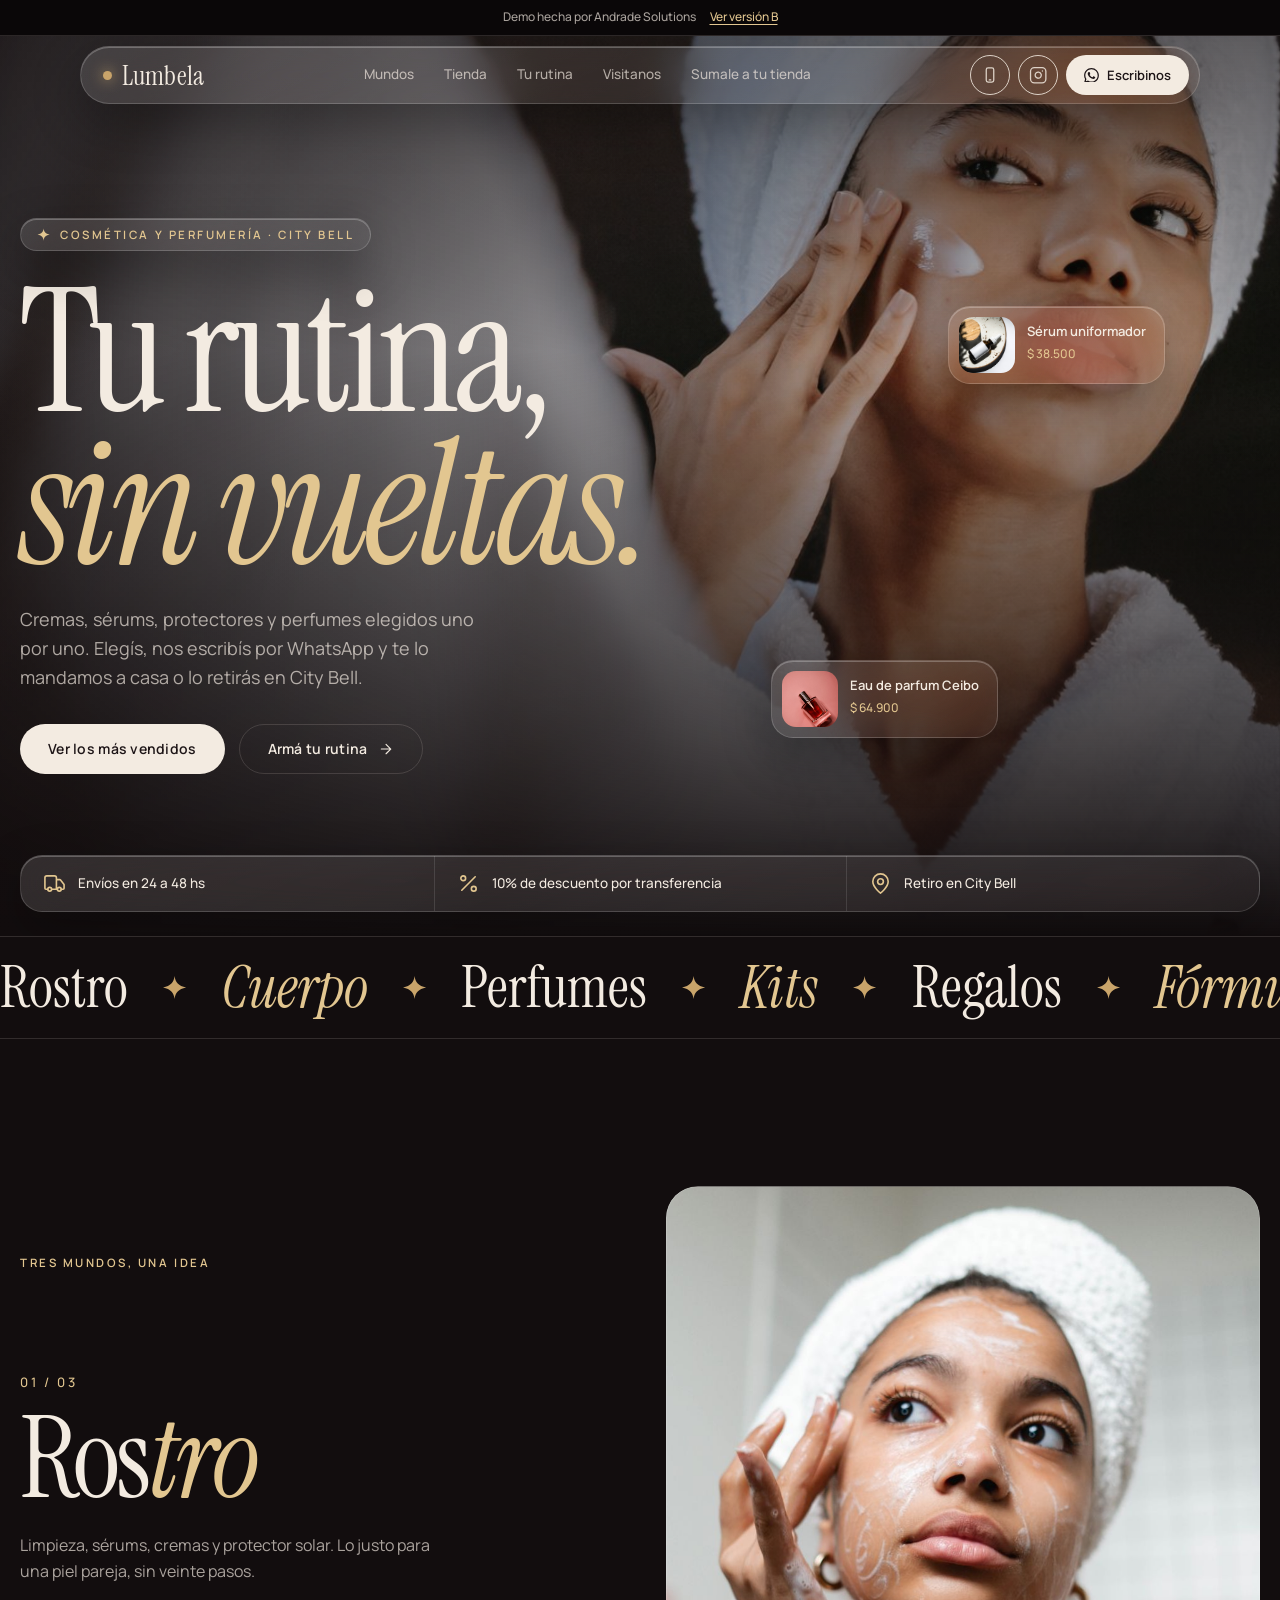
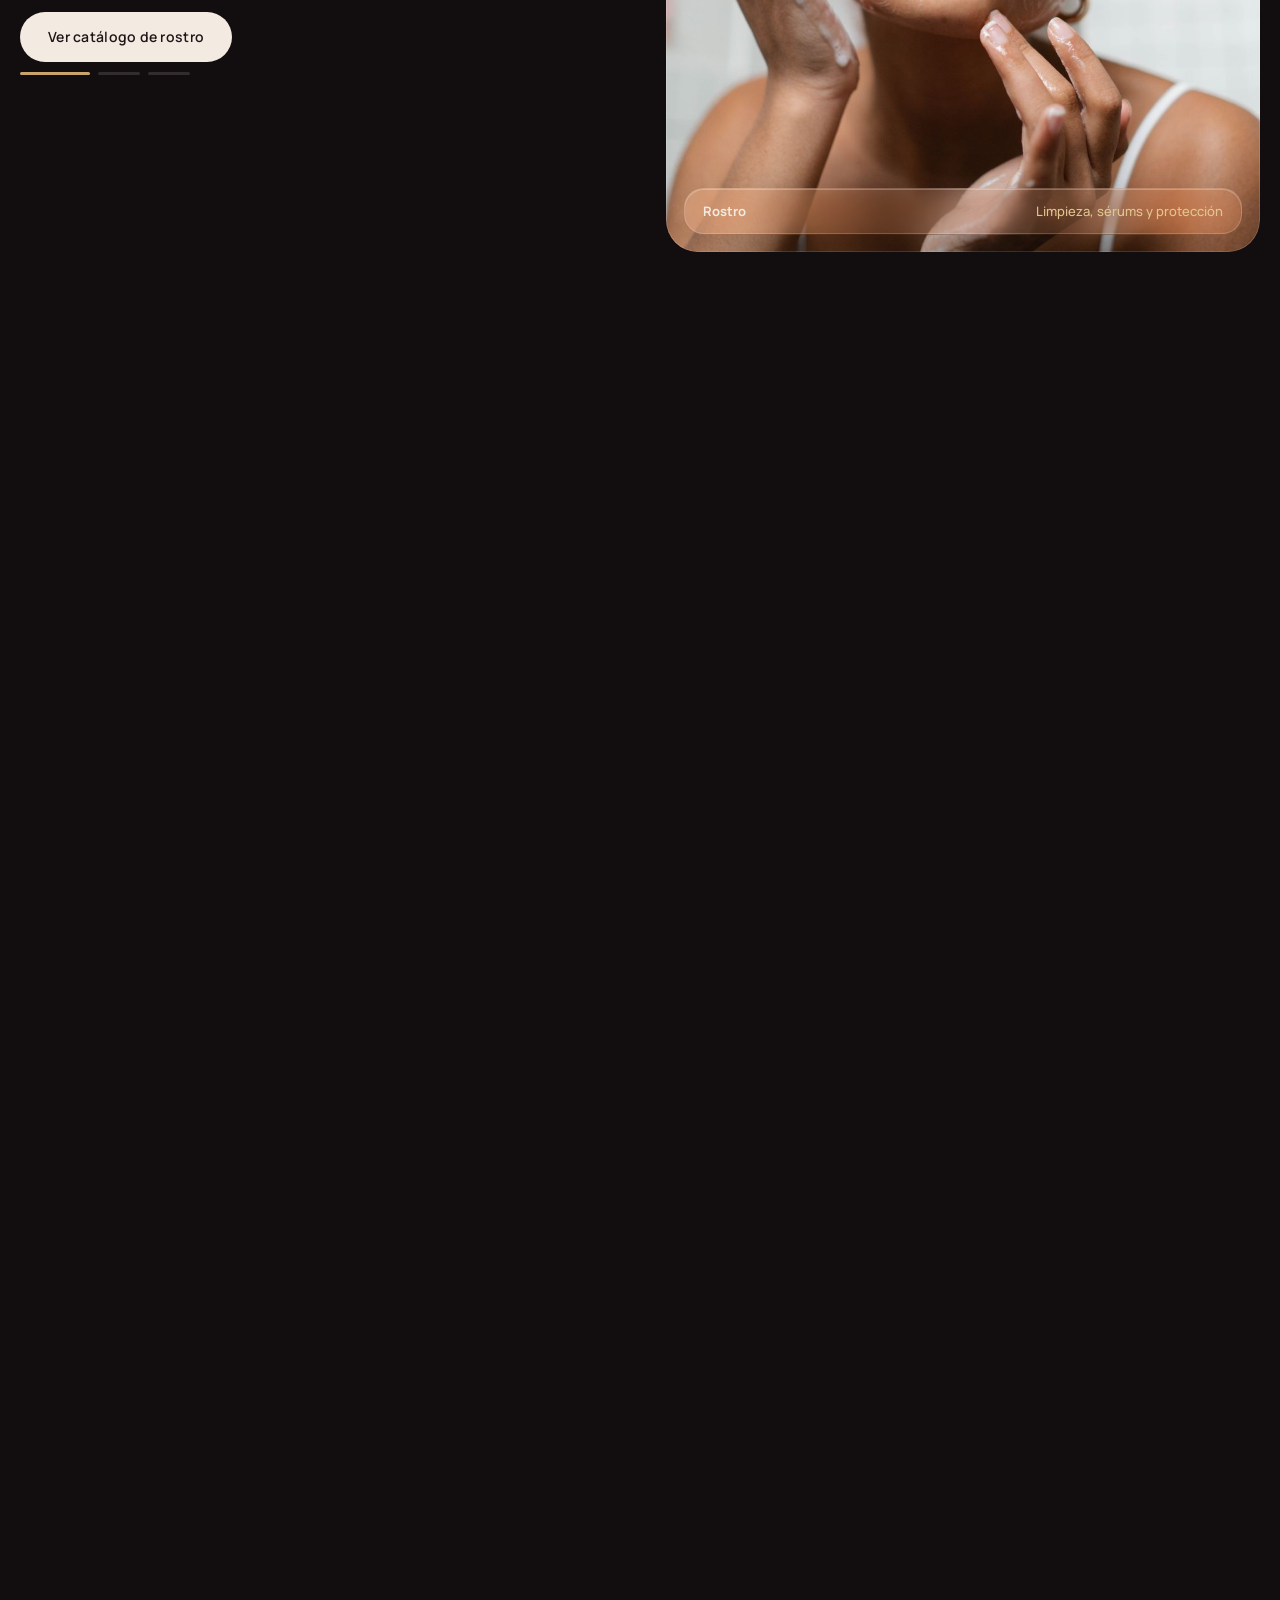
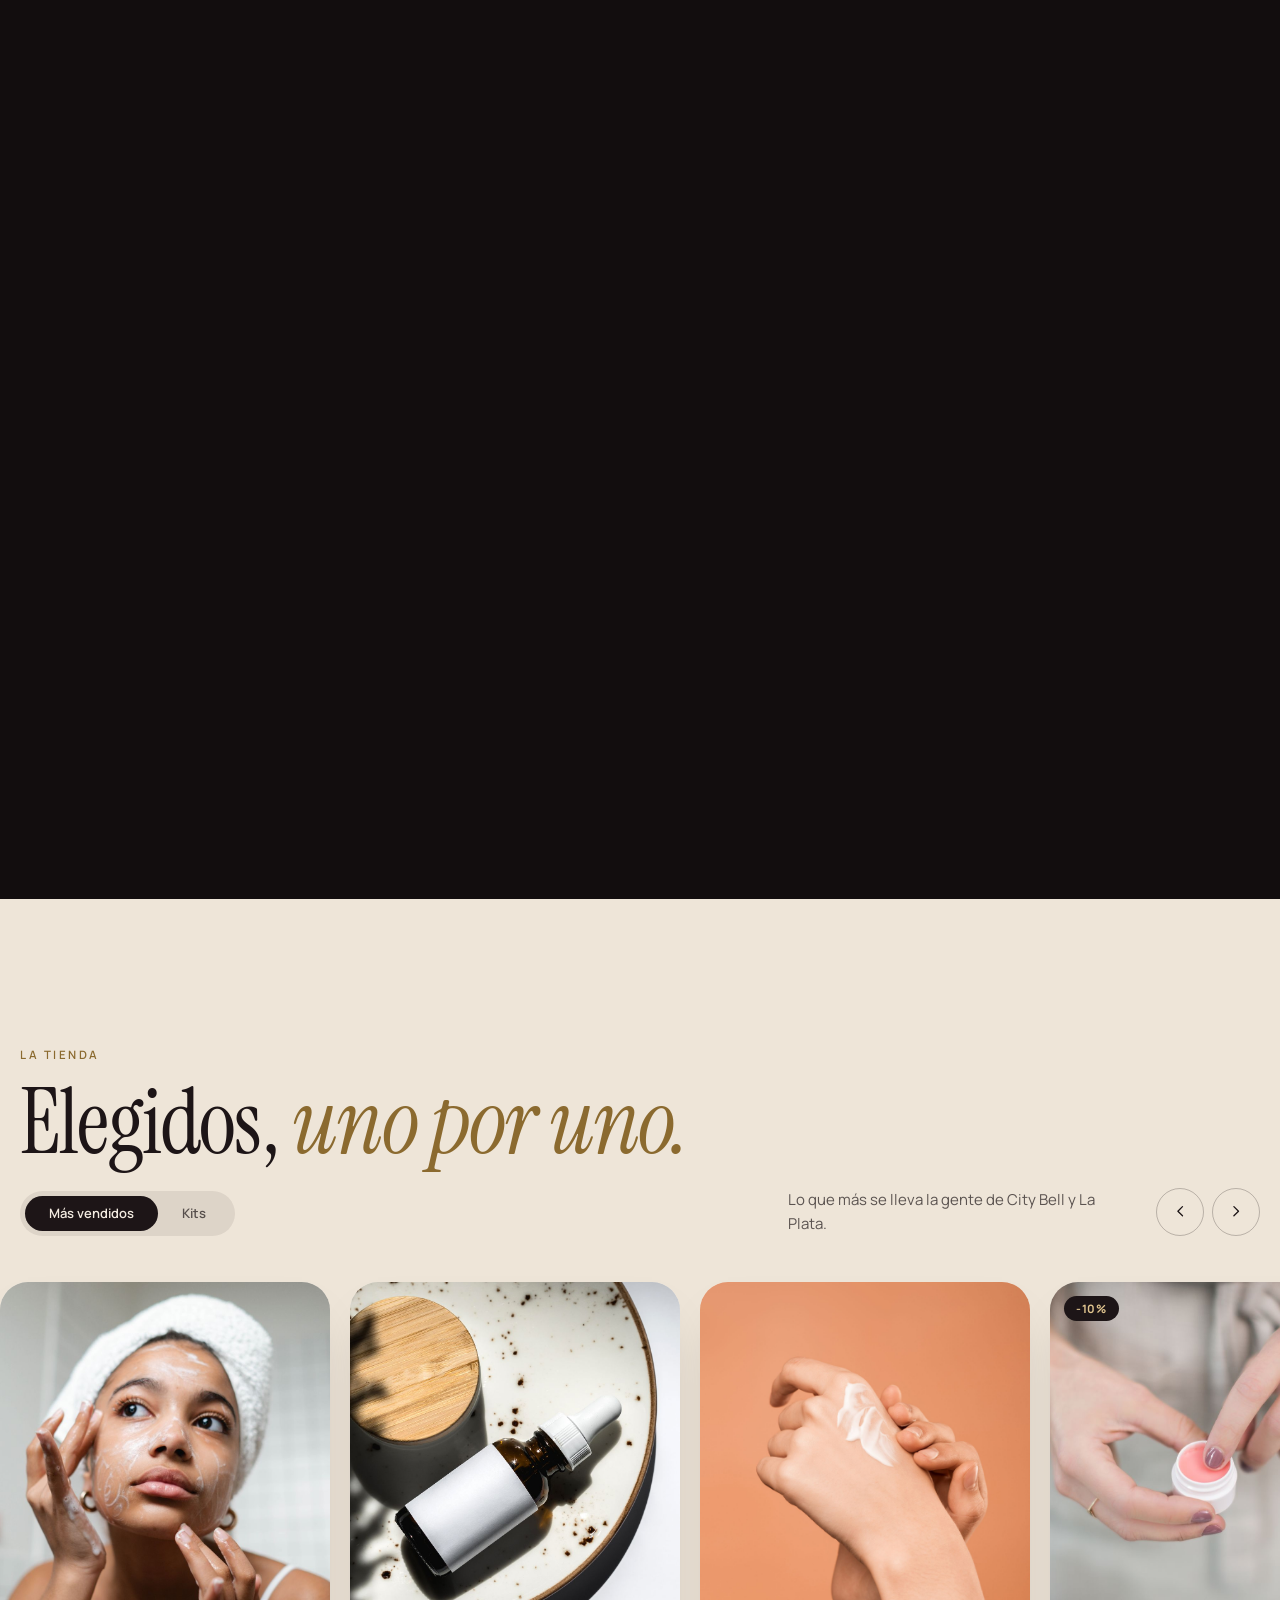
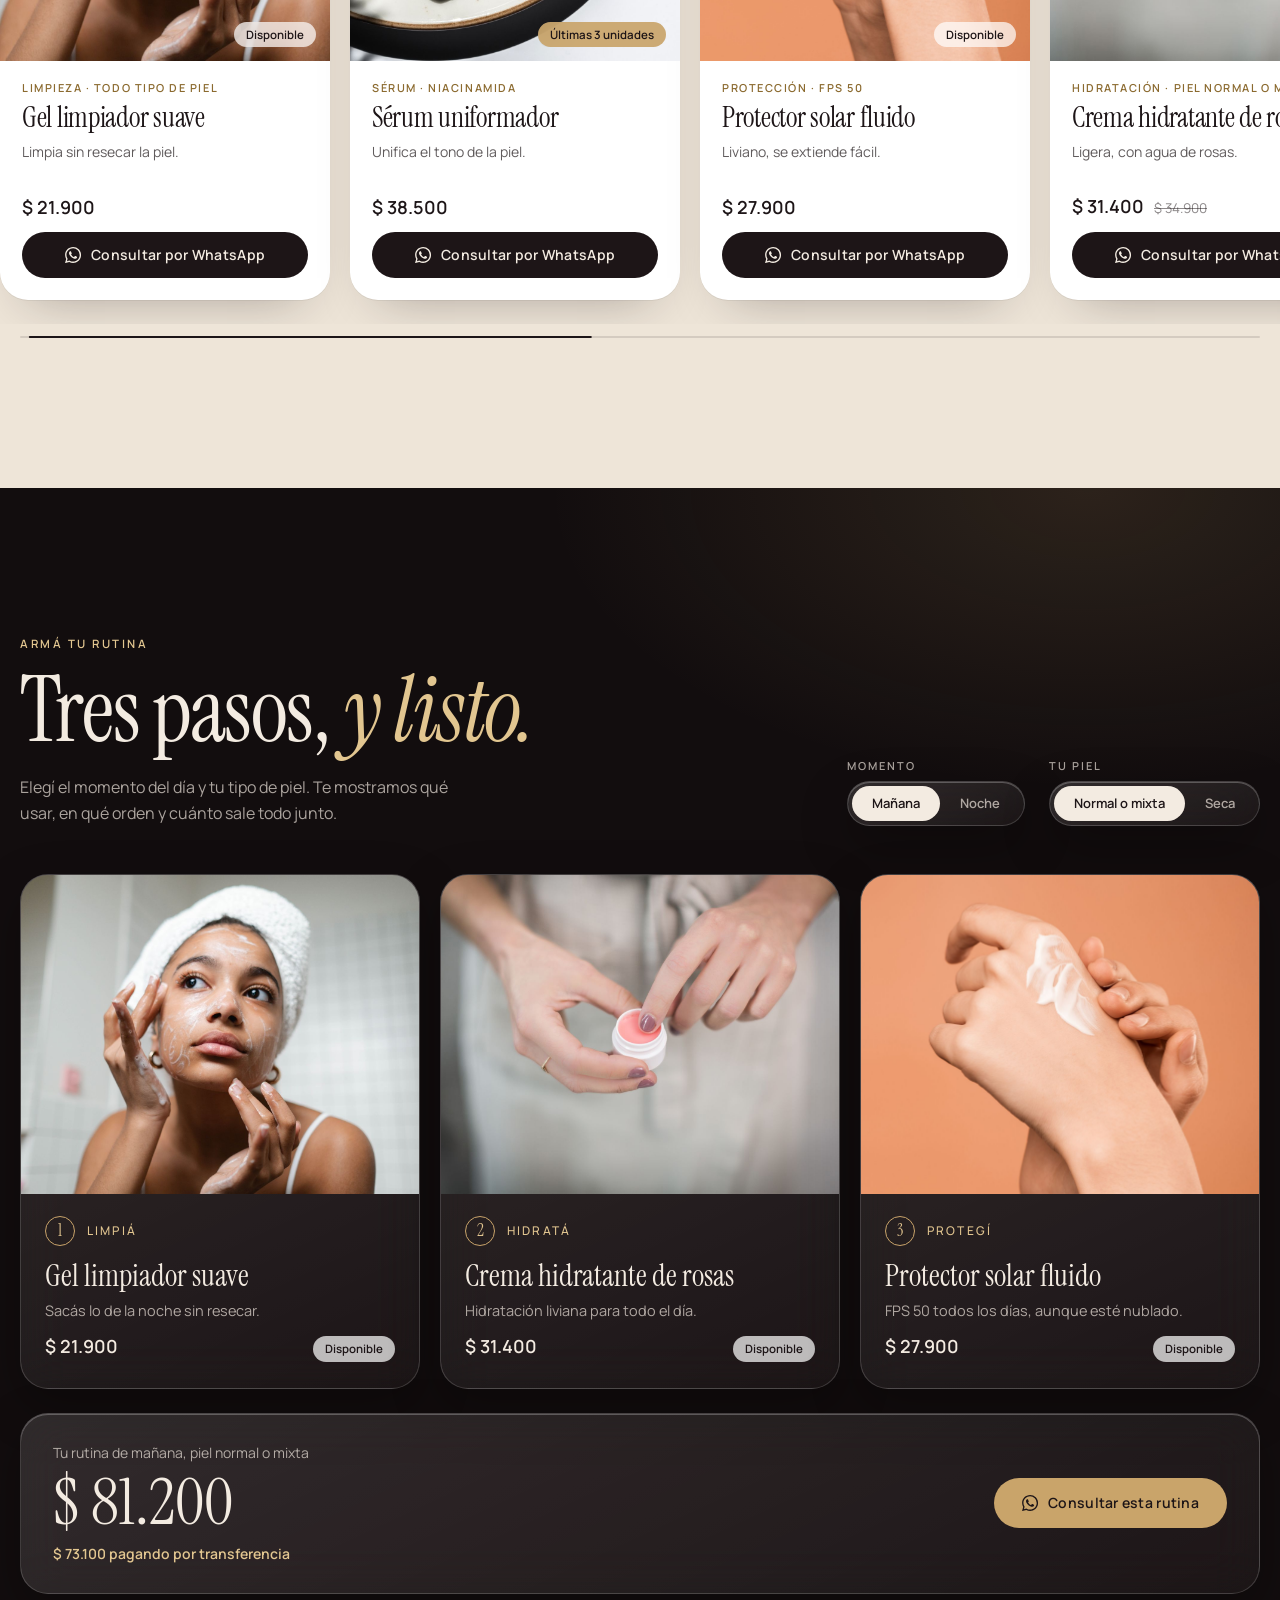
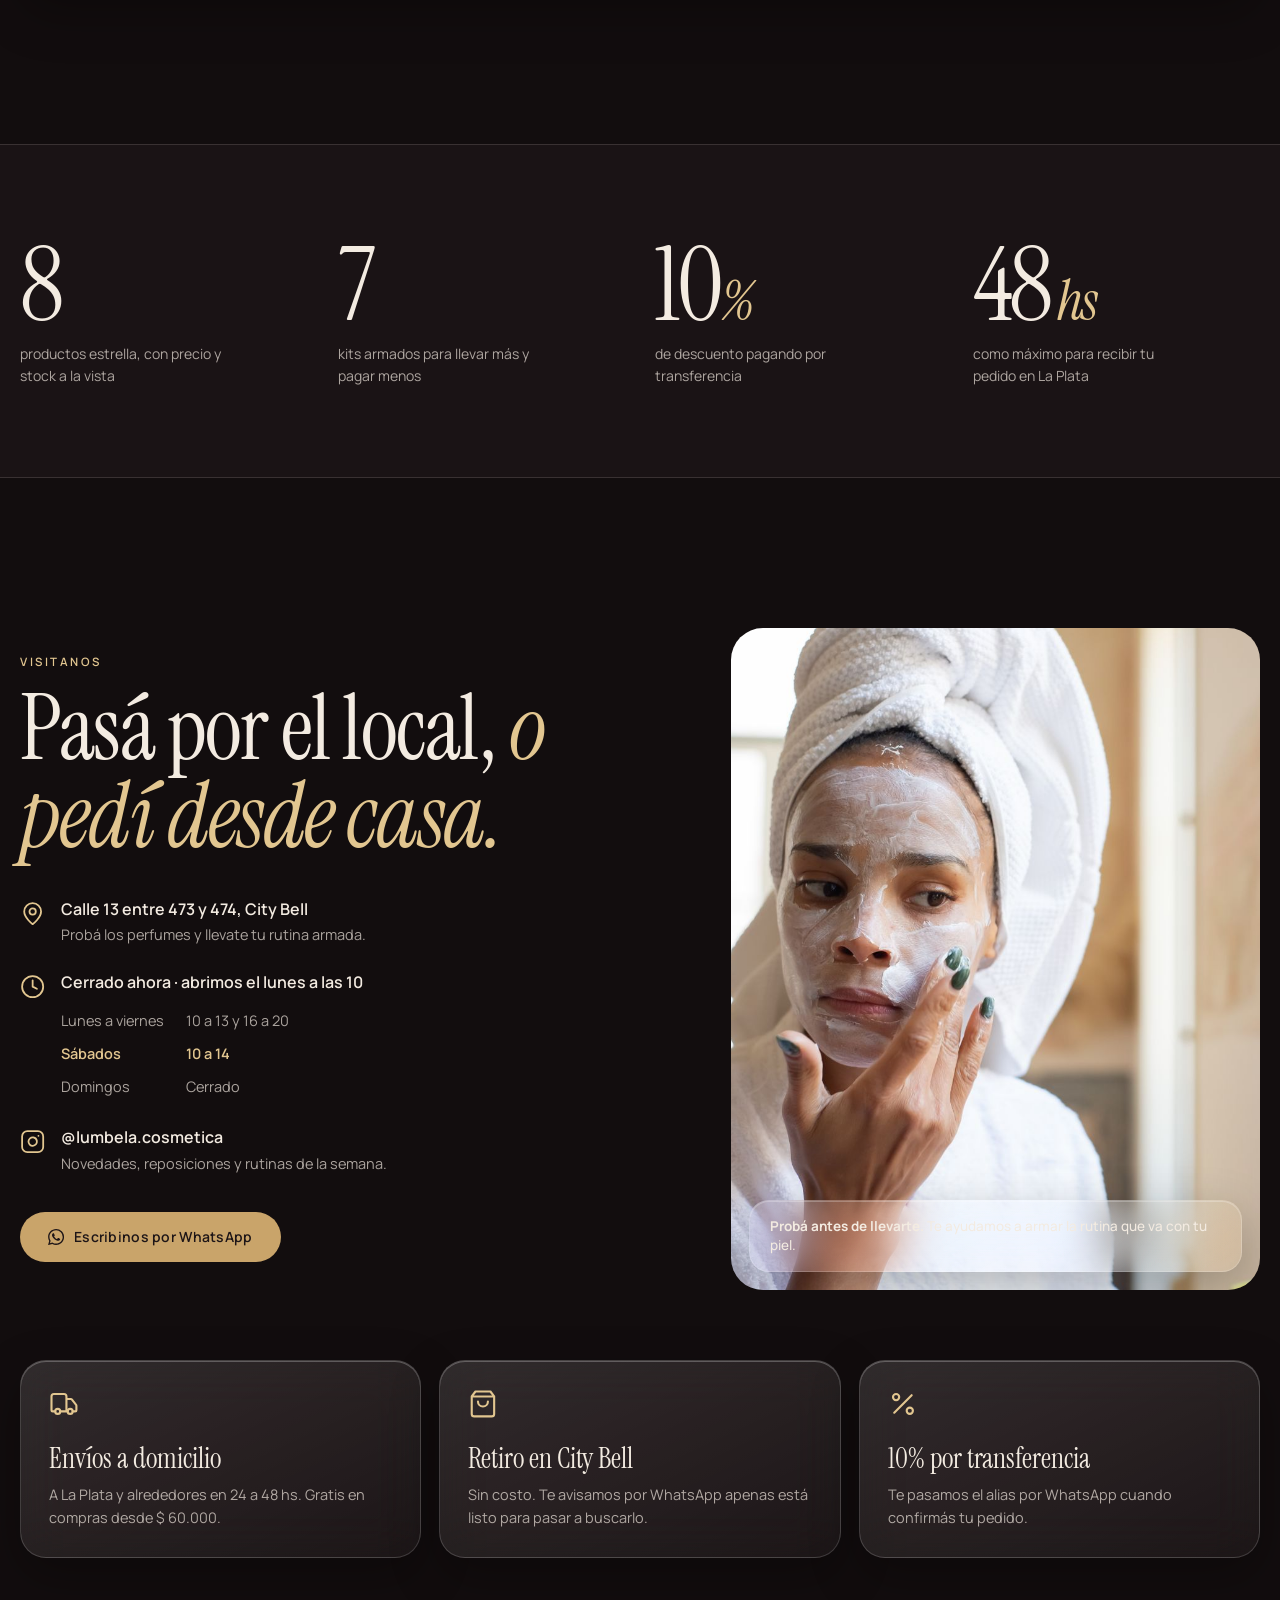
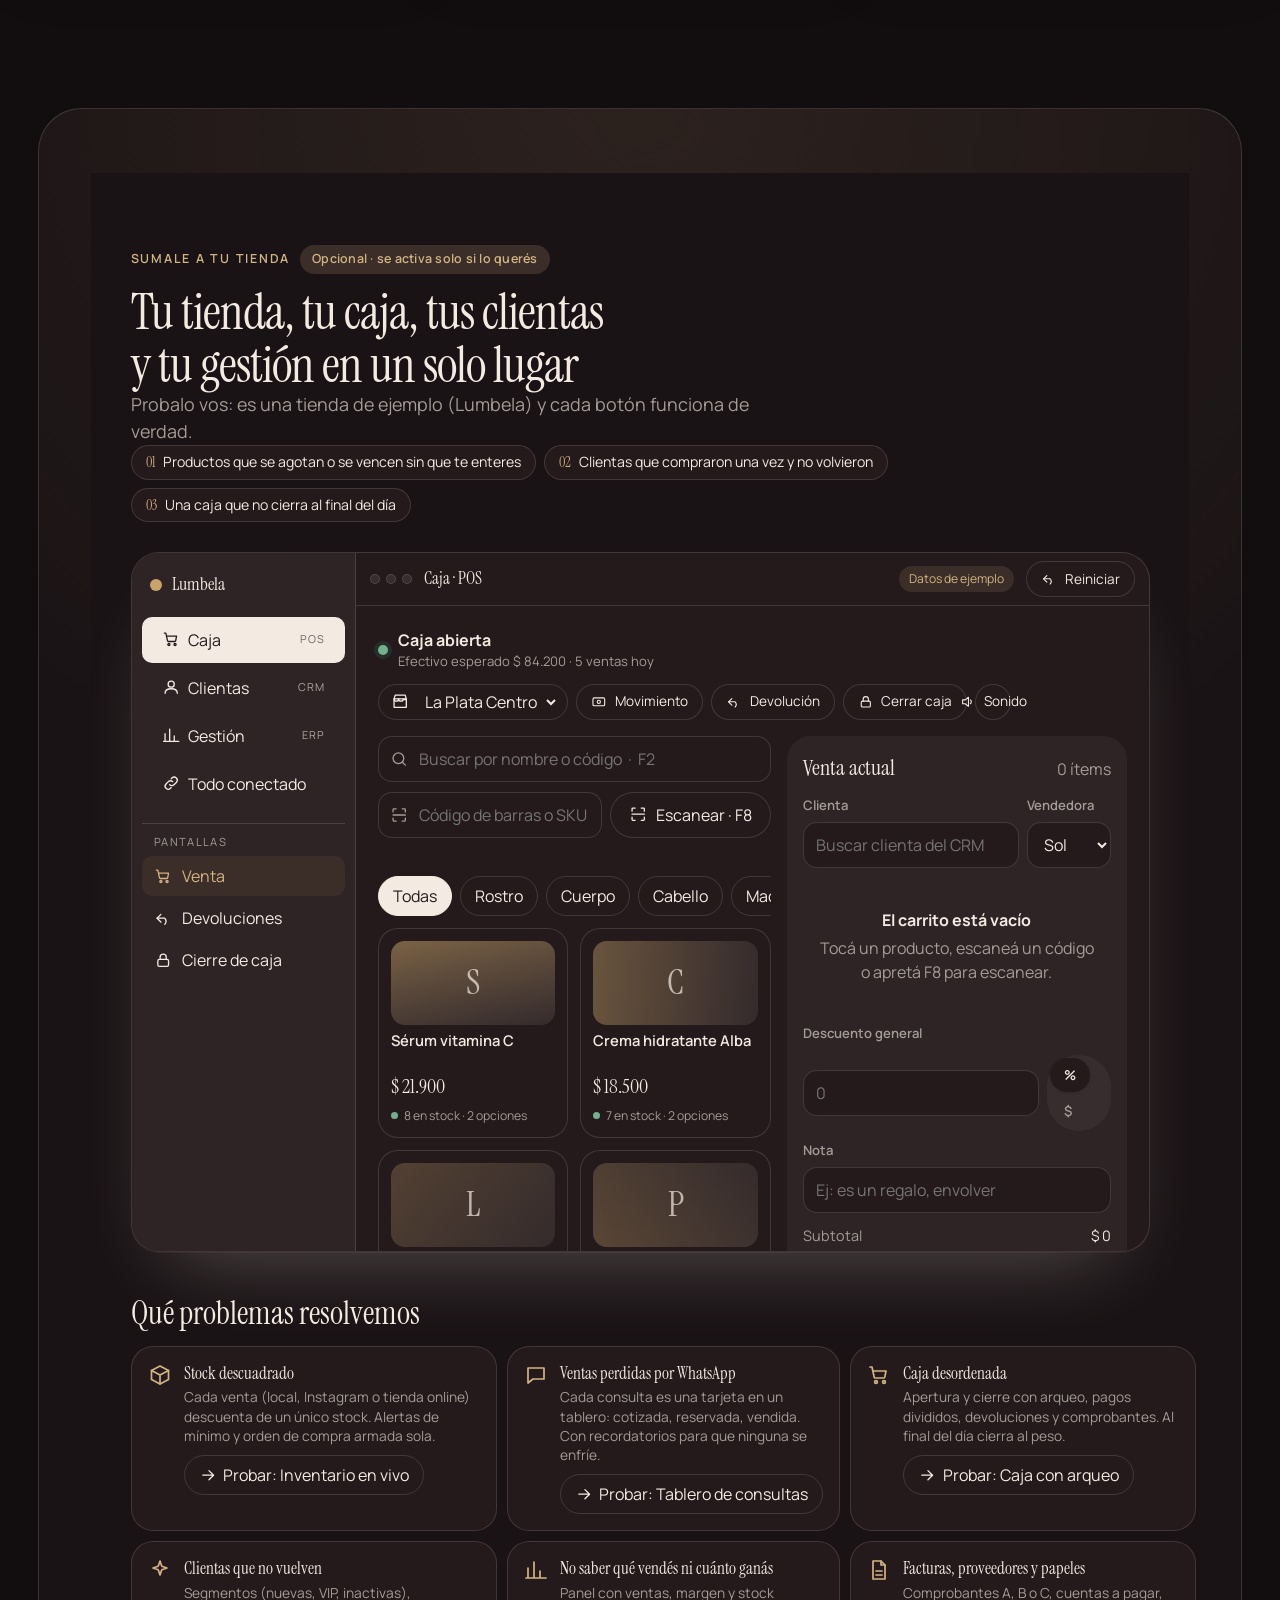
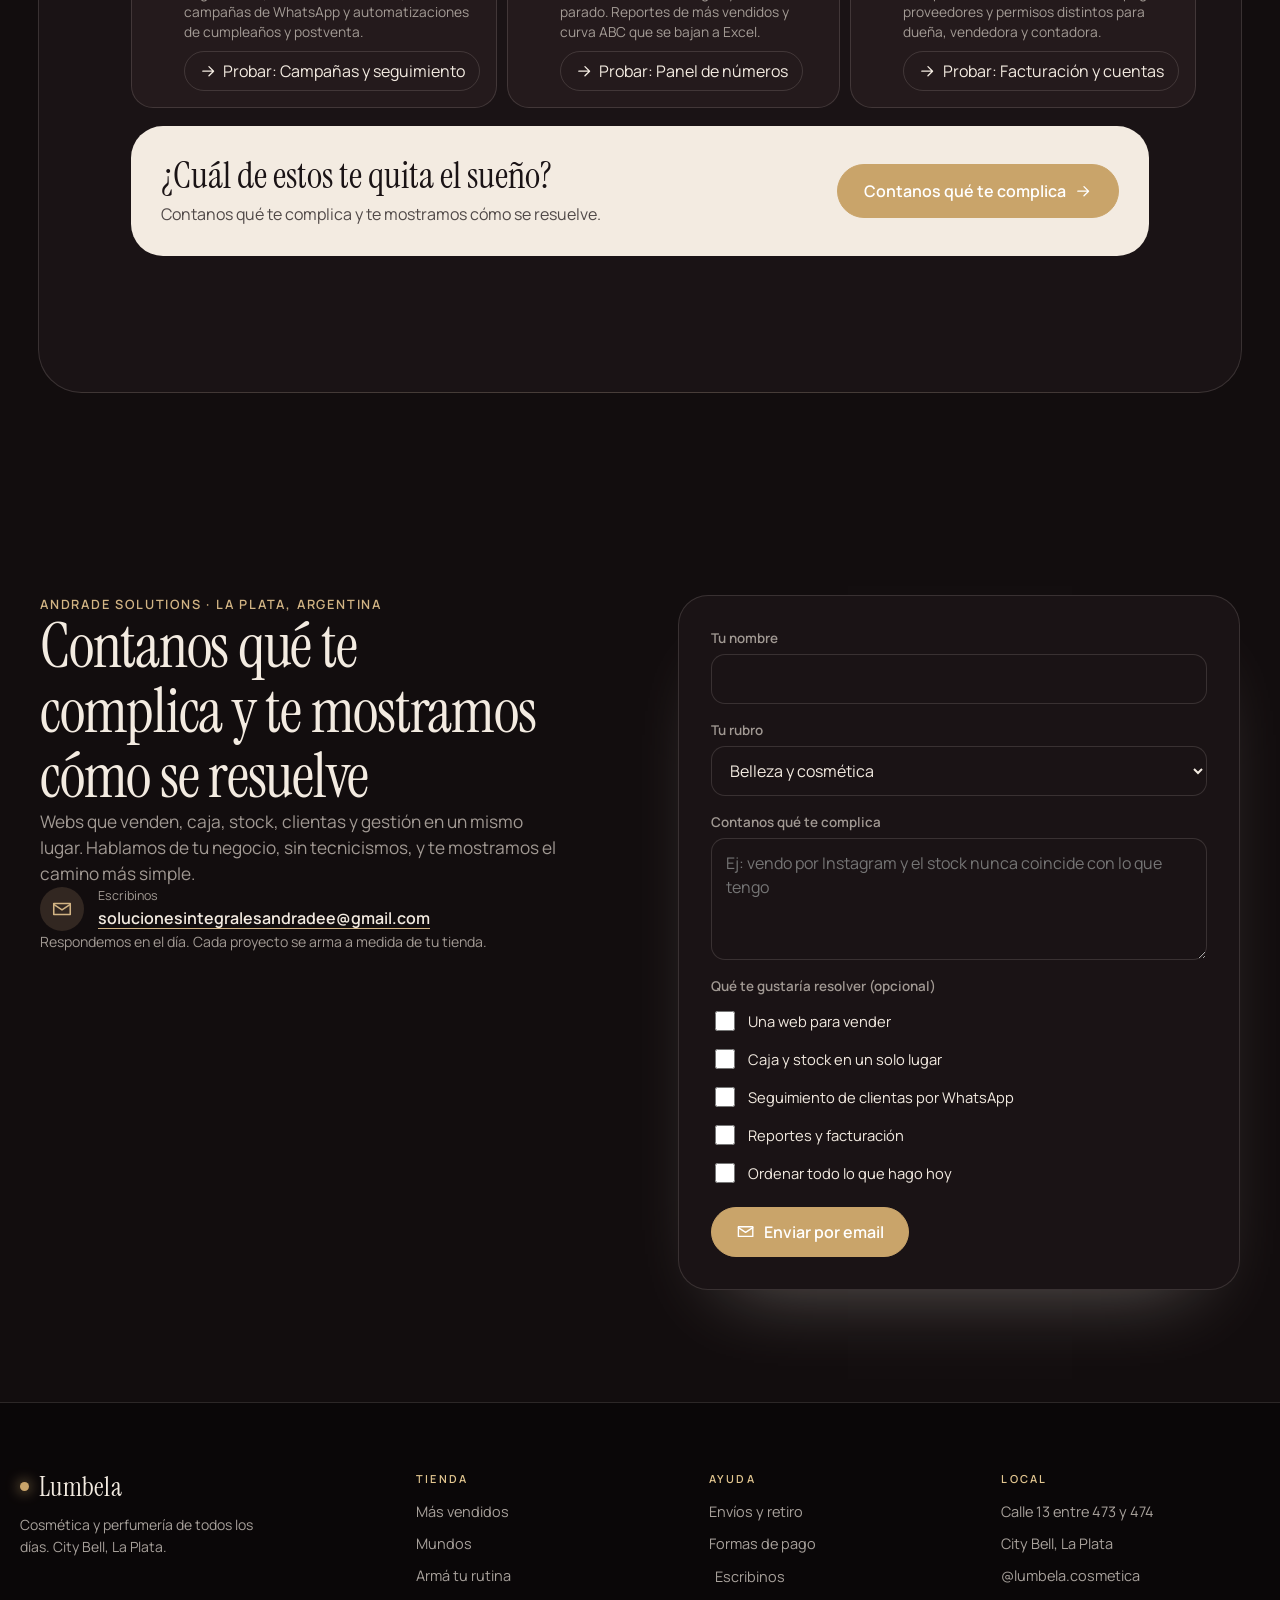
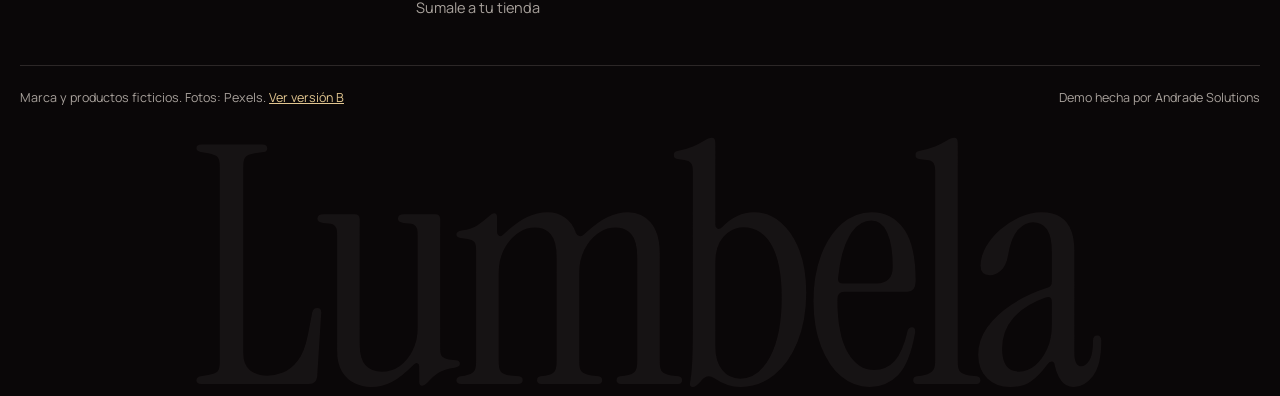
==== commit 2a3705b6: "Demos premium: versiones A y B, sistemas POS/CRM/ERP y mejoras de celular - Cinco rubros (belleza, d" ====
--- a/belleza/index.html
+++ b/belleza/index.html
@@ -6,41 +6,288 @@
 <meta name="robots" content="noindex">
 <title>Lumbela · Cosmética y perfumería en City Bell</title>
 <meta name="description" content="Cremas, sérums, protectores y perfumes elegidos uno por uno. Elegís, consultás por WhatsApp y te lo mandamos a La Plata y alrededores o lo retirás en City Bell.">
-<meta name="theme-color" content="#FBF6F0">
+<meta name="theme-color" content="#120d0e">
 <meta property="og:type" content="website">
 <meta property="og:title" content="Lumbela · Tu rutina, sin vueltas">
 <meta property="og:description" content="Cosmética, cuidado de la piel y perfumería en City Bell. Elegí, consultá por WhatsApp y recibilo en casa.">
 <meta property="og:image" content="https://solucionesintegralesandrade.github.io/belleza/fotos/portada.jpg">
 <meta property="og:image:alt" content="Mujer con toalla en la cabeza aplicándose crema en la cara frente al espejo">
-<link rel="icon" href="data:image/svg+xml,%3Csvg xmlns='http://www.w3.org/2000/svg' viewBox='0 0 9 9'%3E%3Ccircle cx='4.5' cy='4.5' r='4.5' fill='%23B98B43'/%3E%3C/svg%3E">
+<link rel="icon" href="data:image/svg+xml,%3Csvg xmlns='http://www.w3.org/2000/svg' viewBox='0 0 9 9'%3E%3Ccircle cx='4.5' cy='4.5' r='4.5' fill='%23C9A46A'/%3E%3C/svg%3E">
 <link rel="preconnect" href="https://fonts.googleapis.com">
 <link rel="preconnect" href="https://fonts.gstatic.com" crossorigin>
-<link href="https://fonts.googleapis.com/css2?family=Fraunces:ital,opsz,wght@0,9..144,300;0,9..144,400;1,9..144,300;1,9..144,400&family=Manrope:wght@400;500;600;700&display=swap" rel="stylesheet">
-<style>:root{--cr:#FBF6F0;--hu:#F2E9DF;--du:#EDD0C0;--ik:#2A2023;--ik2:#5F5257;--or:#B98B43;--ot:#6B4A12;--no:#1D1418;--ln:rgba(42,32,35,.15);--fs:'Fraunces','Iowan Old Style','Palatino Linotype',Palatino,Georgia,serif;--fb:'Manrope',system-ui,-apple-system,'Segoe UI',Roboto,sans-serif;--pd:clamp(16px,4vw,40px);--sc:clamp(64px,9vw,128px);--ez:cubic-bezier(.22,.8,.24,1)}*,*::before,*::after{box-sizing:border-box}*{margin:0}html{scroll-behavior:smooth;scroll-padding-top:72px;-webkit-text-size-adjust:100%;overflow-x:clip}body{font:400 15px/1.55 var(--fb);color:var(--ik);background:var(--cr);overflow-x:clip;-webkit-font-smoothing:antialiased}html.lock{overflow:hidden}img,svg{display:block;max-width:100%}a{color:inherit}button{font:inherit;color:inherit}h1,h2,h3{font-family:var(--fs);font-weight:300;letter-spacing:-.02em}em{font-style:italic;font-weight:300}:focus-visible{outline:2px solid var(--ik);outline-offset:3px;border-radius:4px}.dk :focus-visible,.menu :focus-visible,.sig :focus-visible,footer :focus-visible{outline-color:#F3E1C2}.vh{position:absolute;width:1px;height:1px;overflow:hidden;clip:rect(0 0 0 0);white-space:nowrap}.sprite{position:absolute;width:0;height:0;overflow:hidden}.ic{width:18px;height:18px;fill:none;stroke:currentColor;stroke-width:1.6;stroke-linecap:round;stroke-linejoin:round;flex:none}.ic.f{fill:currentColor;stroke:none}.eb{display:flex;align-items:center;gap:12px;font:600 11.5px/1 var(--fb);letter-spacing:.2em;text-transform:uppercase;color:var(--ot)}.eb::before{content:'';width:28px;height:1px;background:currentColor}.dk .eb{color:#E5C48C}.h2{font-size:clamp(2.3rem,5.4vw,4.2rem);line-height:1.04}.btn{position:relative;overflow:hidden;display:inline-flex;align-items:center;justify-content:center;gap:10px;min-height:48px;padding:0 30px;border-radius:999px;border:1px solid var(--ik);background:var(--ik);color:var(--cr);font:600 14px/1 var(--fb);letter-spacing:.02em;text-decoration:none;cursor:pointer;transition:transform .3s var(--ez),box-shadow .3s var(--ez),background .3s,color .3s}.btn::before{content:'';position:absolute;inset:0;background:linear-gradient(120deg,transparent 0,rgba(255,255,255,.22) 50%,transparent 100%);transform:translateX(-100%);transition:transform .6s var(--ez)}.btn:hover{transform:translateY(-2px);box-shadow:0 8px 24px rgba(42,32,35,.2)}.btn:hover::before{transform:translateX(100%)}.btn:active{transform:none;box-shadow:none}.btn.gh{background:transparent;color:var(--ik)}.btn.gh:hover{background:var(--ik);color:var(--cr)}.btn.lt{background:var(--cr);color:var(--ik);border-color:var(--cr)}.btn.lt:hover{background:#fff}.lnk{display:inline-flex;align-items:center;gap:8px;min-height:44px;font:600 14px/1 var(--fb);text-decoration:none;border-bottom:1px solid currentColor;padding:0;align-self:center}.lnk .ic{transition:transform .3s var(--ez)}.lnk:hover .ic{transform:translateX(4px)}.sig{background:var(--ik);color:#EFE3D5;text-align:center;font:500 11.5px/1.4 var(--fb);letter-spacing:.03em;padding:8px 16px;text-wrap:balance}.sig a{color:#E5C48C;text-underline-offset:3px;white-space:nowrap;display:inline-block;padding:15px 6px;margin:-15px -6px}.ann{display:flex;align-items:center;justify-content:center;gap:4px;background:var(--hu);border-bottom:1px solid var(--ln);min-height:42px;padding:0 6px}.ann p{flex:1;max-width:560px;text-align:center;font:500 13px/1.3 var(--fb);transition:opacity .35s,transform .35s var(--ez)}.ann p.out{opacity:0;transform:translateY(-6px)}.ab{width:44px;height:44px;display:grid;place-items:center;border:0;background:none;cursor:pointer;border-radius:50%;opacity:.7;transition:opacity .2s}.ab:hover{opacity:1}.nav{position:sticky;top:0;z-index:40;background:rgba(251,246,240,.9);backdrop-filter:blur(14px);-webkit-backdrop-filter:blur(14px);border-bottom:1px solid transparent;transition:border-color .3s,box-shadow .3s}.nav.sc{border-color:var(--ln);box-shadow:0 6px 24px rgba(42,32,35,.06)}.nav-in{display:flex;align-items:center;justify-content:space-between;gap:16px;max-width:1600px;margin:auto;height:64px;padding:0 var(--pd)}.logo{font:300 19px/1 var(--fs);letter-spacing:.3em;text-transform:uppercase;text-decoration:none;display:inline-flex;align-items:center;gap:10px;min-height:44px}.logo i{width:9px;height:9px;border-radius:50%;background:var(--or);box-shadow:0 0 0 3px rgba(185,139,67,.2)}.links{display:none;gap:36px}.links a{position:relative;text-decoration:none;font:500 14px/1 var(--fb);padding:14px 0}.links a::after,.mn a span::after{content:'';position:absolute;left:0;right:0;bottom:8px;height:1px;background:var(--ik);transform:scaleX(0);transform-origin:left;transition:transform .35s var(--ez)}.links a:hover::after{transform:scaleX(1)}.nr{display:flex;align-items:center;gap:8px}.nb{display:inline-flex;align-items:center;justify-content:center;gap:8px;min-width:44px;height:44px;border-radius:999px;border:1px solid var(--ln);background:transparent;cursor:pointer;font:600 13px/1 var(--fb);transition:background .25s,color .25s,border-color .25s}.nb:hover{background:var(--ik);color:var(--cr);border-color:var(--ik)}.nb span{display:none}.bg{border:0}.bg:hover{background:rgba(42,32,35,.08);color:inherit}
-@media(min-width:900px){.links{display:flex}.nb span{display:inline}.nb{padding:0 18px}.bg{display:none}.nav-in{height:72px}}.menu{position:fixed;inset:0;z-index:70;background:var(--no);color:#F7ECE0;display:flex;flex-direction:column;opacity:0;visibility:hidden;transition:opacity .5s var(--ez),visibility 0s .5s}.menu.on{opacity:1;visibility:visible;transition-delay:0s}.menu .nav-in{width:100%}.mn{flex:1;display:flex;flex-direction:column;justify-content:center;gap:6px;padding:0 var(--pd) 48px}.mn a{font:300 clamp(2.4rem,11vw,3.4rem)/1.2 var(--fs);text-decoration:none;opacity:0;transform:translateY(16px);transition:opacity .6s var(--ez),transform .6s var(--ez)}.menu.on .mn a{opacity:1;transform:none;transition-delay:calc(.08s*var(--i) + .1s)}.hero{display:grid;grid-template-columns:1fr;position:relative}.hr{position:relative;order:-1;height:min(52svh,420px);overflow:hidden;background:var(--du)}.hl{position:relative;z-index:2;margin-top:-28px;border-radius:28px 28px 0 0;padding:34px var(--pd) 40px;background:var(--du) radial-gradient(120% 90% at 0% 0%,#F6DFD1 0,#EDD0C0 55%,#E6C2B0 100%);display:flex;flex-direction:column}.hl::before,.art::after{content:'';position:absolute;inset:0;pointer-events:none;opacity:.5;mix-blend-mode:multiply;background:url("data:image/svg+xml;utf8,<svg xmlns='http://www.w3.org/2000/svg' width='160' height='160'><filter id='n'><feTurbulence type='fractalNoise' baseFrequency='.85' numOctaves='2' stitchTiles='stitch'/><feColorMatrix values='0 0 0 0 .3 0 0 0 0 .2 0 0 0 0 .2 0 0 0 .22 0'/></filter><rect width='100%' height='100%' filter='url(%23n)'/></svg>")}.hl>*{position:relative}.hero h1{font-size:clamp(3rem,13vw,3.9rem);line-height:1.02;margin:18px 0 20px}.hero h1 em{position:relative;display:inline-block;white-space:nowrap}.wave{position:absolute;left:0;bottom:-.14em;width:100%;height:.3em;overflow:visible}.wave path{fill:none;stroke:var(--or);stroke-linecap:round;stroke-dasharray:1;stroke-dashoffset:1;animation:draw 1.6s .9s var(--ez) forwards}.hero p.lead{max-width:44ch;color:#4A3C40;font-size:16px}.acts{display:flex;flex-wrap:wrap;gap:14px 26px;margin-top:28px;align-items:center}.facts{display:grid;margin:34px 0 0;padding:0;border-top:1px solid rgba(42,32,35,.18)}.facts li{list-style:none;display:flex;align-items:center;gap:12px;padding:12px 0;border-bottom:1px solid rgba(42,32,35,.12);font:500 13.5px/1.35 var(--fb)}.facts .ic{color:var(--ot)}@keyframes draw{to{stroke-dashoffset:0}}@keyframes up{from{opacity:0;transform:translateY(22px)}to{opacity:1;transform:none}}.hl>*{animation:up 1s var(--ez) both}.hl>:nth-child(2){animation-delay:.1s}.hl>:nth-child(3){animation-delay:.2s}.hl>:nth-child(4){animation-delay:.3s}.hl>:nth-child(5){animation-delay:.4s}.slide{position:absolute;inset:0;opacity:0;transition:opacity .9s var(--ez)}.slide.on{opacity:1}.art{position:absolute;inset:0;overflow:hidden}.art svg{width:100%;height:100%}.art svg text{font-family:var(--fb)}.ph{position:absolute;inset:0;width:100%;height:100%;object-fit:cover;background:transparent}.slide .art svg,.slide .ph{transform:scale(1.04);transition:transform 7s linear}.slide.on .art svg,.slide.on .ph{transform:scale(1.1)}.cap{position:absolute;left:var(--pd);top:18px;z-index:3;display:inline-flex;flex-direction:column;gap:2px;padding:10px 16px;border-radius:14px;background:rgba(251,246,240,.86);backdrop-filter:blur(8px);-webkit-backdrop-filter:blur(8px);font:500 12.5px/1.3 var(--fb);color:var(--ik)}.cap b{font:400 17px/1.1 var(--fs)}.cap span{display:none}@media(min-width:600px){.cap span{display:block}}.ctl{position:absolute;right:var(--pd);top:10px;z-index:4;display:flex;align-items:center;gap:0;background:rgba(251,246,240,.86);backdrop-filter:blur(8px);-webkit-backdrop-filter:blur(8px);border-radius:999px;padding:2px 4px 2px 10px}.dot{width:44px;height:44px;display:grid;place-items:center;border:0;background:none;cursor:pointer}.dot::before{content:'';width:8px;height:8px;border-radius:50%;background:rgba(42,32,35,.35);transition:transform .3s var(--ez),background .3s}.dot[aria-current=true]::before{background:var(--ik);transform:scale(1.4)}.pp{width:44px;height:44px;display:grid;place-items:center;border:0;background:none;cursor:pointer;border-radius:50%}.pp .ic{width:15px;height:15px}
-@media(min-width:600px) and (max-width:899px){.hr{height:min(72svh,560px)}}
-@media(min-width:900px){.hero{grid-template-columns:1fr 1fr;min-height:clamp(600px,calc(100svh - 150px),820px)}.hr{order:0;height:auto}.hl{margin:0;border-radius:0;padding:56px clamp(32px,5.5vw,96px) 40px;justify-content:center}.hero h1{font-size:clamp(3.6rem,5.7vw,6.6rem);margin:26px 0 28px}.hero p.lead{font-size:17px}.facts{grid-template-columns:repeat(3,1fr);gap:20px;border-top:1px solid rgba(42,32,35,.18);margin-top:auto;padding-top:20px}.facts li{border:0;padding:0;align-items:flex-start;flex-direction:column;gap:8px}.hl>.acts{margin-bottom:56px}.cap{top:auto;bottom:36px;left:36px}.ctl{top:auto;bottom:36px;right:36px}}.tick{overflow:hidden;background:var(--cr);border-bottom:1px solid var(--ln);padding:22px 0}.tk{display:flex;width:max-content;animation:mq 46s linear infinite}.tk span{display:inline-flex;align-items:center;gap:36px;padding-right:36px;font:300 clamp(1.6rem,3vw,2.4rem)/1 var(--fs);white-space:nowrap;letter-spacing:-.01em}.tk span i{font-style:italic;color:var(--ot)}.tk .ic{width:14px;height:14px;color:var(--or)}@keyframes mq{to{transform:translateX(-50%)}}.tick:hover .tk{animation-play-state:paused}.shop{background:var(--hu);padding:var(--sc) var(--pd) clamp(56px,7vw,96px)}.wrap{position:relative;max-width:1600px;margin:auto}.sh{display:flex;flex-wrap:wrap;align-items:flex-end;justify-content:space-between;gap:20px 40px;margin-bottom:clamp(28px,4vw,48px)}.tabs{display:flex;flex-wrap:wrap;gap:6px 36px}.tab{display:inline-flex;align-items:center;gap:14px;min-height:44px;border:0;background:none;cursor:pointer;font:300 clamp(2.2rem,6.4vw,4.4rem)/1.05 var(--fs);letter-spacing:-.02em;color:#887279;transition:color .3s;padding:0}.tab:hover{color:var(--ik2)}.tab[aria-selected=true]{color:var(--ik)}.tab::before{content:'';width:.3em;height:.3em;border-radius:50%;background:var(--ik);transform:scale(0);flex:none}.tab[aria-selected=true]::before{animation:pop .45s var(--ez) both}.tab:not([aria-selected=true])::before{display:none}@keyframes pop{from{transform:scale(0);opacity:0}to{transform:scale(1);opacity:1}}.sub{max-width:34ch;color:var(--ik2);font-size:15px}.arrows{display:none;gap:8px}
-@media(min-width:900px){.arrows{display:flex}}.ar{width:48px;height:48px;border-radius:50%;border:1px solid var(--ik);background:transparent;display:grid;place-items:center;cursor:pointer;transition:background .25s,color .25s,opacity .25s}.ar:hover:not(:disabled){background:var(--ik);color:var(--cr)}.ar:disabled{opacity:.3;cursor:default}.trk{display:flex;overflow-x:auto;scroll-snap-type:x proximity;scrollbar-width:none;overscroll-behavior-x:contain;padding-bottom:2px}.trk::-webkit-scrollbar{display:none}.card{position:relative;flex:0 0 min(76vw,292px);scroll-snap-align:start;display:flex;flex-direction:column;border:1px solid var(--ln);margin-left:-1px;background:var(--hu);transition:background .4s}.card:first-child{margin-left:0}.card:hover{background:var(--cr)}
-@media(min-width:1024px){.card{flex-basis:25%}}.ch{display:flex;justify-content:space-between;align-items:flex-start;gap:10px;min-height:58px;padding:16px 16px 0}.ch b{display:block;font:700 11px/1.2 var(--fb);letter-spacing:.14em;text-transform:uppercase}.ch small{display:block;margin-top:4px;font:500 11px/1.2 var(--fb);letter-spacing:.1em;text-transform:uppercase;color:var(--ik2)}.bdg{flex:none;background:var(--ik);color:var(--cr);font:700 11px/1 var(--fb);letter-spacing:.04em;padding:6px 9px;border-radius:999px}.ci{position:relative;margin:0 16px;aspect-ratio:3/4;border-radius:10px;overflow:hidden;background:var(--du)}.ci .ph{transition:transform .8s var(--ez)}.card:hover .ci .ph{transform:scale(1.05)}.mo{position:absolute;inset:0;display:grid;grid-template-rows:1fr 1fr;gap:2px;background:var(--hu)}.mo.m3{grid-template-columns:1fr 1fr;grid-template-rows:1.1fr 1fr}.mo.m3 .mp:first-child{grid-column:span 2}.mp{position:relative;overflow:hidden;background:var(--du)}.cb{display:flex;flex-direction:column;align-items:center;text-align:center;gap:5px;padding:18px 16px 18px;flex:1}.cb h3{font:400 19px/1.25 var(--fs);letter-spacing:-.01em}.cb .in{font-size:13px;color:var(--ik2);max-width:30ch}.pr{display:flex;align-items:baseline;gap:10px;font:600 16px/1.2 var(--fb)}.pr s{color:#6E6065;font-weight:500;font-size:14px}.stk{display:inline-flex;align-items:center;gap:7px;font:500 12px/1 var(--fb);color:var(--ik2)}.stk::before{content:'';width:7px;height:7px;border-radius:50%;background:#3F8F5B}.stk.lo::before{background:#C4741B}.cb .btn{margin-top:10px;width:100%;min-height:46px;padding:0 14px;font-size:13px}.btn.wa{background:transparent;color:var(--ik)}.btn.wa:hover{background:var(--ik);color:var(--cr)}.prog{max-width:280px;margin:clamp(28px,4vw,40px) auto 0;height:2px;border-radius:2px;background:rgba(42,32,35,.18)}.prog i{display:block;height:100%;border-radius:2px;background:var(--ik);transition:transform .15s linear}.cats{background:var(--no);color:#F7ECE0}.ct{display:flex;justify-content:space-between;align-items:flex-end;gap:20px;padding:clamp(48px,6vw,84px) var(--pd) clamp(28px,3.5vw,44px);max-width:1600px;margin:auto}.ct p{max-width:36ch;color:#CDBBAA}
-@media(max-width:899px){.ct{flex-direction:column;align-items:flex-start}}.cg{display:grid;grid-template-columns:1fr}.cat{position:relative;isolation:isolate;overflow:hidden;min-height:460px;padding:24px;display:flex;flex-direction:column;justify-content:space-between;align-items:flex-start}.cat>.art,.cat>.ph{z-index:-2;transition:transform 1.3s var(--ez)}.cat:hover>.art,.cat:hover>.ph{transform:scale(1.05)}.cat::after{content:'';position:absolute;inset:0;z-index:-1;background:linear-gradient(180deg,rgba(15,8,10,.1),rgba(15,8,10,.42));transition:background .5s}.cat:hover::after{background:linear-gradient(180deg,rgba(15,8,10,.2),rgba(15,8,10,.5))}.cat:has(.ph)::after,.cat:has(.ph):hover::after{background:linear-gradient(90deg,rgba(15,8,10,.62),rgba(15,8,10,.05) 76%),linear-gradient(180deg,rgba(15,8,10,.14) 25%,rgba(15,8,10,.74))}.num{position:absolute;top:24px;right:24px;padding:7px 11px 7px 13px;border-radius:99px;background:rgba(15,8,10,.55);font:500 12px/1 var(--fb);letter-spacing:.2em}.vt{writing-mode:vertical-lr;transform:rotate(180deg);font:300 clamp(3.8rem,15vw,6.2rem)/1 var(--fs);letter-spacing:-.02em;text-shadow:0 2px 30px rgba(0,0,0,.25);transition:transform .5s var(--ez)}.cat:hover .vt{transform:rotate(180deg) translateY(4px)}.cd{display:flex;flex-direction:column;gap:18px;align-items:flex-start}.cd p{max-width:28ch;font-size:15px;color:#F7ECE0;text-shadow:0 1px 14px rgba(0,0,0,.35)}
-@media(min-width:600px){.cg{display:flex;overflow-x:auto;scroll-snap-type:x mandatory;scrollbar-width:none}.cg::-webkit-scrollbar{display:none}.cat{flex:0 0 min(62vw,420px);scroll-snap-align:start;min-height:560px}}
-@media(min-width:1100px){.cg{display:grid;grid-template-columns:repeat(3,1fr)}.cat{min-height:min(760px,92svh);padding:44px}.num{top:44px;right:44px}.vt{font-size:clamp(4.4rem,6.2vw,8rem)}}.rut{background:var(--cr);padding:var(--sc) var(--pd)}.rh{display:grid;gap:28px;margin-bottom:clamp(32px,4vw,56px)}.rh p{color:var(--ik2);max-width:46ch;margin-top:18px}.ctrls{display:flex;flex-wrap:wrap;gap:18px 28px}.ctrls>div{display:flex;flex-direction:column;gap:8px}.ctrls label{font:600 11px/1 var(--fb);letter-spacing:.18em;text-transform:uppercase;color:var(--ik2)}.seg{display:inline-flex;border:1px solid var(--ln);border-radius:999px;padding:4px;background:rgba(255,255,255,.55)}.seg button{min-height:44px;padding:0 20px;border:0;border-radius:999px;background:transparent;cursor:pointer;font:600 14px/1 var(--fb);color:var(--ik2);transition:background .3s,color .3s}.seg button[aria-pressed=true]{background:var(--ik);color:var(--cr)}.steps{display:grid;gap:14px;list-style:none;padding:0;position:relative}.step{display:grid;grid-template-columns:108px 1fr;gap:6px 18px;align-items:center;padding:14px;border:1px solid var(--ln);border-radius:18px;background:#FFFCF9;transition:transform .4s var(--ez),box-shadow .4s var(--ez)}.step:hover{transform:translateY(-3px);box-shadow:0 18px 40px rgba(42,32,35,.08)}.sa{position:relative;aspect-ratio:3/4;border-radius:12px;overflow:hidden;background:var(--du)}.sn{font:300 italic 2.6rem/1 var(--fs);color:var(--ot)}.sn small{font:600 11px/1 var(--fb);font-style:normal;letter-spacing:.18em;text-transform:uppercase;color:var(--ik);margin-left:10px;vertical-align:middle}.step h3{font:400 20px/1.2 var(--fs);margin:8px 0 4px}.step p{font-size:13.5px;color:var(--ik2)}.step .pr{margin-top:10px;font-size:15px}.step.sw{animation:up .6s var(--ez) both;animation-delay:calc(var(--i)*90ms)}.tot{display:flex;flex-direction:column;gap:18px;margin-top:22px;padding:22px;border-radius:22px;background:var(--ik);color:var(--cr)}.tot b{display:block;font:300 clamp(2rem,6vw,2.8rem)/1.05 var(--fs)}.tot span{font-size:14px;color:#D9C9BA}.tot .t2{color:#E5C48C;font-weight:600}
-@media(min-width:900px){.rh{grid-template-columns:1.1fr 1fr;align-items:end}.ctrls{justify-content:flex-end}.steps{grid-template-columns:repeat(3,1fr);gap:22px}.step{display:block;padding:16px 16px 24px}.sa{margin-bottom:18px;aspect-ratio:1/.92}.sn{position:absolute;top:30px;left:34px;color:var(--ik);z-index:2;background:rgba(251,246,240,.88);border-radius:99px;padding:8px 14px 8px;font-size:1.7rem}.step{position:relative}.tot{flex-direction:row;align-items:center;justify-content:space-between;padding:28px 36px;margin-top:28px}}.vis{background:var(--hu);padding:var(--sc) var(--pd)}.vg{display:grid;gap:44px}.vi{display:flex;flex-direction:column;gap:22px}.vi .h2{margin-top:2px}.dl{display:grid;gap:0;margin:6px 0}.dl>div{display:grid;grid-template-columns:30px 1fr;gap:6px 14px;padding:16px 0;border-top:1px solid var(--ln)}.dl>div:last-child{border-bottom:1px solid var(--ln)}.dl .ic{margin-top:2px;color:var(--ot)}.dl b{font:600 15px/1.3 var(--fb);display:block}.dl span{color:var(--ik2);font-size:14px}table{border-collapse:collapse;margin-top:6px;font-size:14px;width:100%;max-width:330px}td{padding:3px 0;color:var(--ik2)}td:last-child{text-align:right}tr.hoy td{color:var(--ik);font-weight:600}b.now{display:inline-flex;align-items:center;gap:8px;font:600 13px/1.2 var(--fb)}.now::before{content:'';width:8px;height:8px;border-radius:50%;background:#B8B0A8}.now.on::before{background:#3F8F5B;box-shadow:0 0 0 0 rgba(63,143,91,.5);animation:pulse 2s infinite}@keyframes pulse{70%{box-shadow:0 0 0 9px rgba(63,143,91,0)}100%{box-shadow:0 0 0 0 rgba(63,143,91,0)}}.vp{position:relative;border-radius:999px 999px 18px 18px;overflow:hidden;aspect-ratio:4/5;background:var(--du);max-width:520px;width:100%;margin:auto}.how{margin-top:clamp(48px,6vw,88px);display:grid;gap:14px}.hw{padding:26px 24px 28px;border:1px solid var(--ln);border-radius:20px;background:var(--cr);transition:transform .4s var(--ez),box-shadow .4s var(--ez)}.hw:hover{transform:translateY(-4px);box-shadow:0 20px 44px rgba(42,32,35,.08)}.hw .ic{width:26px;height:26px;color:var(--ot);margin-bottom:18px}.hw h3{font:400 22px/1.2 var(--fs);margin-bottom:8px}.hw p{color:var(--ik2);font-size:14.5px}
-@media(min-width:900px){.vg{grid-template-columns:1.05fr .95fr;align-items:center;gap:clamp(48px,8vw,128px)}.how{grid-template-columns:repeat(3,1fr);gap:22px}.vp{margin:0 0 0 auto}}footer{background:var(--no);color:#E8DACB;padding:clamp(56px,7vw,96px) var(--pd) 28px;position:relative;overflow:hidden}.fg{display:grid;gap:36px;max-width:1600px;margin:auto;position:relative;z-index:1}footer h4{font:600 11px/1 var(--fb);letter-spacing:.2em;text-transform:uppercase;color:#E5C48C;margin-bottom:16px}footer ul{list-style:none;padding:0;display:grid;gap:2px}footer li a,footer li button{display:inline-flex;align-items:center;min-height:44px;color:#E8DACB;text-decoration:none;background:none;border:0;cursor:pointer;font:400 14.5px/1.3 var(--fb);padding:0;transition:color .2s}footer li a:hover,footer li button:hover{color:#fff;text-decoration:underline;text-underline-offset:4px}.fb p{max-width:34ch;color:#CDBBAA;margin-top:14px}.fb .logo{color:#F7ECE0}.big{position:absolute;left:50%;bottom:-.2em;transform:translateX(-50%);font:300 clamp(3.4rem,17vw,16rem)/1 var(--fs);letter-spacing:.04em;color:rgba(247,236,224,.06);text-transform:uppercase;white-space:nowrap;pointer-events:none;user-select:none}.fl{max-width:1600px;margin:56px auto 0;padding-top:20px;border-top:1px solid rgba(247,236,224,.14);display:flex;flex-wrap:wrap;justify-content:space-between;gap:10px 24px;font-size:13px;color:#BFAE9E;position:relative;z-index:1}.fl a{color:#E5C48C;text-underline-offset:3px;display:inline-block;padding:13px 4px;margin:-13px -4px}
-@media(min-width:900px){.fg{grid-template-columns:1.6fr 1fr 1fr 1.2fr}}dialog{border:0;padding:0;background:transparent;width:min(94vw,440px);max-height:94svh;overflow:visible;color:var(--ik);margin:auto}dialog::backdrop{background:rgba(29,20,24,.62);backdrop-filter:blur(5px)}dialog[open]{animation:dlg .45s var(--ez)}@keyframes dlg{from{opacity:0;transform:translateY(24px) scale(.97)}}.wb{position:relative;background:var(--cr);border-radius:24px;padding:22px 18px 18px;max-height:94svh;overflow:auto;box-shadow:0 30px 80px rgba(0,0,0,.35)}.wb h2{font:300 clamp(1.5rem,6vw,1.8rem)/1.15 var(--fs);margin:6px 48px 16px 0}.x{position:absolute;top:10px;right:10px;width:44px;height:44px;display:grid;place-items:center;border:0;border-radius:50%;background:rgba(42,32,35,.07);cursor:pointer;transition:background .2s}.x:hover{background:rgba(42,32,35,.15)}.phn{border-radius:18px;overflow:hidden;border:1px solid var(--ln)}.pt{display:flex;align-items:center;gap:12px;background:#075E54;color:#fff;padding:10px 14px}.pt i{width:36px;height:36px;border-radius:50%;background:#F2E4D3;color:var(--ik);display:grid;place-items:center;font:400 18px/1 var(--fs);font-style:normal}.pt b{display:block;font:600 14px/1.2 var(--fb)}.pt small{font:400 12px/1.2 var(--fb);opacity:.85}.chat{display:flex;flex-direction:column;gap:8px;padding:14px 12px;min-height:250px;background:#EADFD2 radial-gradient(circle at 20% 20%,rgba(255,255,255,.35),transparent 60%)}.bb{max-width:88%;padding:8px 10px 6px;border-radius:10px;font:400 14px/1.4 var(--fb);white-space:pre-wrap;word-break:break-word;box-shadow:0 1px 1px rgba(0,0,0,.12);animation:bub .4s var(--ez) both}.bb.o{align-self:flex-end;background:#D9FDD3;border-top-right-radius:2px}.bb.i{align-self:flex-start;background:#fff;border-top-left-radius:2px}.bb .u{color:#0B6EA8;text-decoration:underline;word-break:break-all}.bb time{display:flex;justify-content:flex-end;align-items:center;gap:3px;font-size:11px;color:#566670;margin-top:2px}.bb time .ic{width:15px;height:15px;stroke-width:2;color:#8696A0;transition:color .4s}.bb time.rd .ic{color:#34B7F1}.bb.ty{display:flex;gap:4px;padding:12px 14px}.bb.ty i{width:7px;height:7px;border-radius:50%;background:#9AA6AD;animation:ty 1s infinite}.bb.ty i:nth-child(2){animation-delay:.15s}.bb.ty i:nth-child(3){animation-delay:.3s}@keyframes ty{40%{transform:translateY(-4px);opacity:.5}}@keyframes bub{from{opacity:0;transform:translateY(10px) scale(.96)}}.nt{font-size:13px;color:var(--ik2);margin:12px 2px 14px;text-align:center}.wa2{display:grid;gap:10px}.wa2 .btn{width:100%}.rv{transition:opacity .9s var(--ez) var(--d,0s),transform .9s var(--ez) var(--d,0s)}
-@media(scripting:enabled){.rv{opacity:0;transform:translateY(22px)}.rv.in{opacity:1;transform:none}}
-@media(prefers-reduced-motion:reduce){*,*::before,*::after{animation-duration:.01ms!important;animation-delay:0s!important;animation-iteration-count:1!important;transition-duration:.01ms!important;transition-delay:0s!important;scroll-behavior:auto!important}.rv{opacity:1!important;transform:none!important}.tk{animation:none}.wave path{stroke-dashoffset:0}}</style>
+<link href="https://fonts.googleapis.com/css2?family=Instrument+Serif:ital@0;1&family=Manrope:wght@400;500;600;700&display=swap" rel="stylesheet">
+<link rel="stylesheet" href="/_comun/sistemas.css">
+<style>
+:root{--bg:#120d0e;--bg2:#1a1315;--bg3:#241a1c;--iv:#f3ebe1;--iv2:rgba(243,235,225,.68);--ln:rgba(243,235,225,.14);--au:#c9a46a;--au2:#e2c690;--ink:#1d1517;--pa:#eee5d8;--fd:'Instrument Serif','Iowan Old Style','Palatino Linotype',Georgia,serif;--fb:'Manrope',system-ui,-apple-system,'Segoe UI',sans-serif;--ease:cubic-bezier(.22,1,.36,1)}
+*,*::before,*::after{box-sizing:border-box;margin:0}
+html{scroll-behavior:smooth;-webkit-text-size-adjust:100%}
+html.lock{overflow:hidden}
+body{background:var(--bg);color:var(--iv);font:400 16px/1.6 var(--fb);overflow-x:hidden;-webkit-font-smoothing:antialiased}
+img{display:block;max-width:100%}
+a{color:inherit}
+button{font:inherit;color:inherit;background:none;border:0;cursor:pointer}
+:focus-visible{outline:2px solid var(--au2);outline-offset:3px;border-radius:6px}
+.vh{position:absolute;width:1px;height:1px;overflow:hidden;clip:rect(0 0 0 0);white-space:nowrap}
+.sprite{position:absolute;width:0;height:0}
+.ic{width:1.15em;height:1.15em;fill:none;stroke:currentColor;stroke-width:1.7;stroke-linecap:round;stroke-linejoin:round;flex:none}
+.ic.f{fill:currentColor;stroke:none}
+.wrap{width:min(1240px,100% - 40px);margin-inline:auto}
+.eb{font:600 11.5px/1 var(--fb);letter-spacing:.22em;text-transform:uppercase;color:var(--au2)}
+.h2{font:400 clamp(40px,7vw,96px)/.98 var(--fd);letter-spacing:-.02em}
+.h2 em,h1 em{font-style:italic;color:var(--au2)}
+.glass{background:linear-gradient(155deg,rgba(255,255,255,.13),rgba(255,255,255,.04));backdrop-filter:blur(24px) saturate(1.5);-webkit-backdrop-filter:blur(24px) saturate(1.5);border:1px solid rgba(255,255,255,.16);box-shadow:inset 0 1px 0 rgba(255,255,255,.25),0 18px 50px rgba(0,0,0,.28)}
+.btn{display:inline-flex;align-items:center;justify-content:center;gap:10px;min-height:50px;padding:0 28px;border-radius:99px;background:var(--iv);color:var(--ink);font:600 14px/1 var(--fb);letter-spacing:.02em;text-decoration:none;transition:transform .35s var(--ease),background .3s,box-shadow .3s}
+.btn:hover{transform:translateY(-2px);background:#fff;box-shadow:0 12px 30px rgba(201,164,106,.25)}
+.btn.gh{background:transparent;color:var(--iv);border:1px solid var(--ln)}
+.btn.gh:hover{background:rgba(255,255,255,.08)}
+.btn.au{background:var(--au);color:#1d1517}
+.btn.au:hover{background:var(--au2)}
+.rv{opacity:0;transform:translateY(34px);transition:opacity .9s var(--ease),transform .9s var(--ease);transition-delay:var(--d,0s)}
+.rv.in{opacity:1;transform:none}
+
+/* barra demo + nav */
+.sig{position:relative;z-index:60;display:flex;gap:14px;justify-content:center;flex-wrap:wrap;padding:9px 16px;background:#0a0708;color:var(--iv2);font:500 12px/1.4 var(--fb);text-align:center;border-bottom:1px solid var(--ln)}
+.sig a{color:var(--au2);text-underline-offset:3px}
+.nav{position:fixed;z-index:50;top:46px;left:50%;translate:-50% 0;width:min(1120px,100% - 24px);transition:top .4s var(--ease)}
+.nav.sc{top:12px}
+.nav-in{display:flex;align-items:center;justify-content:space-between;gap:16px;padding:8px 10px 8px 22px;border-radius:99px}
+.logo{display:inline-flex;align-items:center;gap:10px;font:400 27px/1 var(--fd);text-decoration:none;letter-spacing:.01em}
+.logo i{width:9px;height:9px;border-radius:50%;background:var(--au);box-shadow:0 0 14px var(--au)}
+.links{display:flex;gap:30px}
+.links a{font:500 13.5px/1 var(--fb);text-decoration:none;color:var(--iv2);transition:color .2s}
+.links a:hover{color:var(--iv)}
+.nr{display:flex;align-items:center;gap:8px;color:var(--iv)}
+.ig{display:inline-flex;align-items:center;justify-content:center;width:40px;height:40px;border-radius:50%;border:1px solid currentColor;opacity:.85;text-decoration:none;transition:opacity .2s,transform .2s}
+.ig:hover{opacity:1;transform:translateY(-1px)}
+.nb{display:inline-flex;align-items:center;gap:8px;height:40px;padding:0 18px;border-radius:99px;background:var(--iv);color:var(--ink);font:600 13px/1 var(--fb)}
+.nb.bg{display:none;width:40px;padding:0;justify-content:center;background:transparent;color:var(--iv);border:1px solid var(--ln)}
+.menu{position:fixed;inset:0;z-index:90;background:rgba(18,13,14,.94);backdrop-filter:blur(30px);-webkit-backdrop-filter:blur(30px);padding:14px 12px;display:flex;flex-direction:column;opacity:0;visibility:hidden;transition:opacity .4s,visibility .4s}
+.menu.on{opacity:1;visibility:visible}
+.menu .nav-in{padding-left:12px}
+.mn{display:flex;flex-direction:column;gap:6px;padding:34px 22px}
+.mn a{font:400 clamp(40px,12vw,64px)/1.1 var(--fd);text-decoration:none;opacity:0;transform:translateY(20px);transition:.6s var(--ease);transition-delay:calc(var(--i)*.06s)}
+.menu.on .mn a{opacity:1;transform:none}
+
+/* hero */
+.hero{position:relative;min-height:max(100svh,680px);display:flex;align-items:flex-end;overflow:hidden;isolation:isolate}
+.hbg{position:absolute;inset:-6% 0 0;z-index:-2;will-change:transform}
+.hbg img{width:100%;height:100%;object-fit:cover;object-position:78% 30%}
+.hero::before{content:"";position:absolute;inset:0;z-index:-1;background:linear-gradient(180deg,rgba(18,13,14,.55) 0%,rgba(18,13,14,.15) 35%,rgba(18,13,14,.7) 78%,var(--bg) 100%),linear-gradient(90deg,rgba(18,13,14,.82) 0%,rgba(18,13,14,.15) 65%)}
+.hl{padding:150px 0 clamp(150px,18vh,190px);position:relative;width:min(1240px,100% - 40px);margin-inline:auto}
+.hl .eb{display:inline-flex;gap:10px;align-items:center;padding:9px 16px;border-radius:99px}
+.hl h1{font:400 clamp(64px,13.5vw,196px)/.88 var(--fd);letter-spacing:-.035em;margin:26px 0 24px}
+.lead{max-width:480px;color:var(--iv2);font-size:clamp(15px,1.5vw,18px)}
+.acts{display:flex;gap:14px;flex-wrap:wrap;align-items:center;margin-top:32px}
+.fl-chip{position:absolute;z-index:3;display:flex;align-items:center;gap:12px;padding:10px 18px 10px 10px;border-radius:22px;text-align:left;transition:transform .5s var(--ease)}
+.fl-chip img{width:56px;height:56px;border-radius:14px;object-fit:cover}
+.fl-chip b{display:block;font:600 13px/1.2 var(--fb)}
+.fl-chip span{font:500 12px/1.2 var(--fb);color:var(--au2)}
+.fl-chip:hover{transform:scale(1.04)}
+.fc1{right:clamp(16px,9vw,150px);top:30%}
+.fc2{right:clamp(60px,22vw,340px);bottom:22%}
+.fl-in{animation:fl 7s ease-in-out infinite}
+.fc2 .fl-in{animation-delay:-3.5s}
+@keyframes fl{50%{translate:0 -12px}}
+.hbar{position:absolute;left:50%;translate:-50% 0;bottom:24px;width:min(1240px,100% - 32px);display:grid;grid-template-columns:repeat(3,1fr);border-radius:22px;z-index:3}
+.hbar div{display:flex;align-items:center;gap:12px;padding:16px 22px;font:500 13.5px/1.3 var(--fb)}
+.hbar div+div{border-left:1px solid rgba(255,255,255,.12)}
+.hbar .ic{color:var(--au2);font-size:20px}
+
+/* marquee */
+.mq{overflow:hidden;border-block:1px solid var(--ln);padding:22px 0;background:var(--bg)}
+.mq-t{display:flex;width:max-content;animation:mq 46s linear infinite;font:400 clamp(30px,4.5vw,58px)/1 var(--fd);white-space:nowrap}
+.mq-t span{display:inline-flex;align-items:center;gap:34px;padding-right:34px}
+.mq-t i{font-style:italic;color:var(--au2)}
+.mq-t .ic{font-size:.38em;color:var(--au)}
+@keyframes mq{to{transform:translateX(-50%)}}
+
+/* mundos sticky */
+.world{position:relative;height:340vh;background:var(--bg)}
+.stick{position:sticky;top:0;height:100svh;overflow:hidden;display:grid;grid-template-columns:1fr 1fr;align-items:center;gap:4vw;width:min(1240px,100% - 40px);margin-inline:auto;padding-top:60px}
+.wt{position:relative;height:420px}
+.wt .eb{position:absolute;top:-52px}
+.wp{position:absolute;inset:0;opacity:0;transform:translateY(40px);transition:opacity .7s var(--ease),transform .7s var(--ease);pointer-events:none;display:flex;flex-direction:column;justify-content:center}
+.wp.on{opacity:1;transform:none;pointer-events:auto}
+.wp .n{font:500 13px/1 var(--fb);letter-spacing:.2em;color:var(--au2);margin-bottom:18px}
+.wp h3{font:400 clamp(60px,9vw,140px)/.9 var(--fd);letter-spacing:-.03em}
+.wp h3 em{font-style:italic;color:var(--au2)}
+.wp p{max-width:420px;margin:22px 0 28px;color:var(--iv2)}
+.wi{position:relative;height:min(74svh,720px);border-radius:32px;overflow:hidden;background:var(--bg2)}
+.wi .ph{position:absolute;inset:0;clip-path:inset(0 0 100% 0 round 32px);transition:clip-path 1s var(--ease)}
+.wi .ph.on{clip-path:inset(0 0 0 0 round 32px)}
+.wi img{width:100%;height:100%;object-fit:cover}
+.wi::after{content:"";position:absolute;inset:0;border-radius:32px;box-shadow:inset 0 0 0 1px rgba(255,255,255,.14);pointer-events:none}
+.rail{position:absolute;left:0;bottom:6vh;display:flex;gap:8px}
+.rail i{width:42px;height:3px;border-radius:3px;background:var(--ln);transition:background .4s,width .4s}
+.rail i.on{background:var(--au);width:70px}
+.wi .gl{position:absolute;left:18px;right:18px;bottom:18px;display:flex;justify-content:space-between;align-items:center;gap:12px;padding:14px 18px;border-radius:20px;font:500 13px/1.3 var(--fb);z-index:2}
+.wi .gl span{color:var(--au2)}
+
+/* tienda */
+.shop{background:var(--pa);color:var(--ink);padding:clamp(80px,12vw,150px) 0}
+.shop .eb{color:#8b6a2f}
+.shop .h2 em{color:#8b6a2f}
+.sh{display:flex;justify-content:space-between;align-items:flex-end;gap:30px;flex-wrap:wrap;margin-bottom:40px}
+.tabs{display:inline-flex;padding:5px;border-radius:99px;background:rgba(29,21,23,.08);margin-top:24px}
+.tab{padding:11px 24px;border-radius:99px;font:600 13px/1 var(--fb);color:rgba(29,21,23,.7);transition:.3s}
+.tab[aria-selected=true]{background:var(--ink);color:var(--iv)}
+.sub{max-width:340px;color:rgba(29,21,23,.7);font-size:15px}
+.arrows{display:flex;gap:8px}
+.ar{width:48px;height:48px;border-radius:50%;border:1px solid rgba(29,21,23,.25);display:grid;place-items:center;transition:.3s}
+.ar:hover:not(:disabled){background:var(--ink);color:var(--iv)}
+.ar:disabled{opacity:.3;cursor:default}
+.trk{display:flex;gap:20px;overflow-x:auto;scroll-snap-type:x mandatory;padding:6px max(20px,calc((100vw - 1240px)/2)) 24px;scrollbar-width:none}
+.trk::-webkit-scrollbar{display:none}
+.card{flex:0 0 min(78vw,330px);scroll-snap-align:start;background:#fff;border-radius:28px;overflow:hidden;box-shadow:0 1px 0 rgba(29,21,23,.06),0 24px 50px -28px rgba(29,21,23,.35);display:flex;flex-direction:column;transition:transform .5s var(--ease)}
+.card:hover{transform:translateY(-6px)}
+.ci{position:relative;aspect-ratio:4/4.6;background:#e8dfd1;overflow:hidden}
+.ci>img{width:100%;height:100%;object-fit:cover;transition:transform 1.2s var(--ease)}
+.card:hover .ci>img{transform:scale(1.05)}
+.mo{position:absolute;inset:0;display:grid;gap:3px}
+.mo.m2{grid-template-columns:1fr 1fr}.mo.m3{grid-template-columns:1.3fr 1fr;grid-template-rows:1fr 1fr}.mo.m3 .mp:first-child{grid-row:1/3}
+.mp{position:relative;overflow:hidden}.mp img{width:100%;height:100%;object-fit:cover}
+.bdg{position:absolute;top:14px;left:14px;padding:7px 12px;border-radius:99px;background:var(--ink);color:var(--au2);font:700 11.5px/1 var(--fb);letter-spacing:.06em;z-index:2}
+.stk{position:absolute;right:14px;bottom:14px;padding:7px 12px;border-radius:99px;background:rgba(255,255,255,.7);backdrop-filter:blur(10px);-webkit-backdrop-filter:blur(10px);font:600 11.5px/1 var(--fb);z-index:2}
+.stk.lo{background:rgba(201,164,106,.92)}
+.cb{padding:20px 22px 22px;display:flex;flex-direction:column;gap:8px;flex:1}
+.cb small{font:600 11px/1.3 var(--fb);letter-spacing:.14em;text-transform:uppercase;color:#8b6a2f}
+.cb h3{font:400 28px/1.05 var(--fd);letter-spacing:-.01em}
+.cb p{font-size:14px;color:rgba(29,21,23,.7);flex:1}
+.pr{display:flex;align-items:baseline;gap:10px;font:600 18px/1 var(--fb);margin-top:4px}
+.pr s{font:400 13.5px/1 var(--fb);color:rgba(29,21,23,.5)}
+.card .btn{background:var(--ink);color:var(--iv);width:100%;min-height:46px;margin-top:8px}
+.card .btn:hover{background:#000}
+.prog{height:2px;background:rgba(29,21,23,.12);width:min(1240px,100% - 40px);margin:12px auto 0;border-radius:2px;overflow:hidden}
+.prog i{display:block;height:100%;background:var(--ink);border-radius:2px}
+
+/* rutina */
+.rut{padding:clamp(80px,12vw,150px) 0;background:radial-gradient(900px 500px at 85% 0,rgba(201,164,106,.14),transparent 60%),var(--bg)}
+.rh{display:flex;justify-content:space-between;align-items:flex-end;gap:34px;flex-wrap:wrap;margin-bottom:48px}
+.rh p{max-width:430px;color:var(--iv2);margin-top:20px}
+.ctrls{display:flex;gap:24px;flex-wrap:wrap}
+.ctrls label{display:block;font:600 11px/1 var(--fb);letter-spacing:.18em;text-transform:uppercase;color:var(--iv2);margin-bottom:10px}
+.seg{display:inline-flex;padding:4px;border-radius:99px}
+.seg button{padding:11px 20px;border-radius:99px;font:600 13px/1 var(--fb);color:var(--iv2);transition:.3s}
+.seg button[aria-pressed=true]{background:var(--iv);color:var(--ink)}
+.steps{list-style:none;padding:0;display:grid;grid-template-columns:repeat(3,1fr);gap:20px}
+.step{border-radius:28px;overflow:hidden;display:flex;flex-direction:column}
+.sa{aspect-ratio:4/3.2;overflow:hidden;position:relative}
+.sa img{width:100%;height:100%;object-fit:cover}
+.sa .mo{position:absolute;inset:0}
+.sb{padding:22px 24px 26px}
+.sn{display:flex;align-items:center;gap:12px;font:500 12px/1 var(--fb);letter-spacing:.18em;text-transform:uppercase;color:var(--au2)}
+.sn b{display:grid;place-items:center;width:30px;height:30px;border-radius:50%;border:1px solid var(--au);font:400 17px/1 var(--fd);letter-spacing:0}
+.sb h3{font:400 30px/1.05 var(--fd);margin:14px 0 8px}
+.sb p{color:var(--iv2);font-size:14.5px}
+.sb .pr{margin-top:14px;color:var(--iv)}
+.sb .pr .stk{position:static;margin-left:auto;color:var(--ink)}
+.step.sw{animation:sw .7s var(--ease) both;animation-delay:calc(var(--i)*.1s)}
+@keyframes sw{from{opacity:0;transform:translateY(26px)}}
+.tot{margin-top:24px;display:flex;justify-content:space-between;align-items:center;gap:20px;flex-wrap:wrap;padding:26px 32px;border-radius:28px}
+.tot b{display:block;font:400 clamp(40px,6vw,64px)/1 var(--fd);margin:6px 0}
+.tot span{color:var(--iv2);font-size:14px}
+.tot .t2{color:var(--au2);font-weight:600}
+
+/* números */
+.nums{border-block:1px solid var(--ln);background:var(--bg2);padding:clamp(50px,7vw,90px) 0}
+.nums-g{display:grid;grid-template-columns:repeat(4,1fr);gap:30px}
+.nums b{display:block;font:400 clamp(56px,8vw,110px)/1 var(--fd);letter-spacing:-.03em}
+.nums b em{font-style:italic;color:var(--au2);font-size:.55em}
+.nums .l{display:block;max-width:220px;color:var(--iv2);font-size:14px;margin-top:6px}
+
+/* visita */
+.vis{padding:clamp(80px,12vw,150px) 0;background:var(--bg)}
+.vg{display:grid;grid-template-columns:1.1fr .9fr;gap:clamp(30px,5vw,80px);align-items:center}
+.dl{margin:36px 0;display:grid;gap:22px}
+.dl>div{display:flex;gap:16px}
+.dl .ic{font-size:22px;color:var(--au2);margin-top:4px}
+.dl b{display:block;font-weight:600}
+.dl span{color:var(--iv2);font-size:14.5px}
+.now{color:var(--iv)}.now.on::before{content:"";display:inline-block;width:8px;height:8px;border-radius:50%;background:#7ed39a;margin-right:8px;box-shadow:0 0 10px #7ed39a}
+table{border-collapse:collapse;margin-top:8px;font-size:14.5px;color:var(--iv2)}
+td{padding:5px 22px 5px 0}tr.hoy{color:var(--au2);font-weight:600}
+.vp{position:relative;aspect-ratio:4/5;border-radius:32px;overflow:hidden}
+.vp img{width:100%;height:100%;object-fit:cover}
+.vp .glass{position:absolute;left:18px;bottom:18px;right:18px;padding:16px 20px;border-radius:20px;font:500 13.5px/1.4 var(--fb)}
+.how{display:grid;grid-template-columns:repeat(3,1fr);gap:18px;margin-top:70px}
+.hw{padding:28px;border-radius:26px}
+.hw .ic{font-size:26px;color:var(--au2)}
+.hw h3{font:400 28px/1.1 var(--fd);margin:18px 0 8px}
+.hw p{color:var(--iv2);font-size:14.5px}
+
+/* sistemas y contacto: respiran */
+#sistemas,#contacto{scroll-margin-top:70px}
+.sxz{padding:0 clamp(10px,3vw,40px)}
+.sxz-in{max-width:1320px;margin:0 auto;border:1px solid var(--ln);border-radius:clamp(26px,3.4vw,44px);background:radial-gradient(120% 70% at 50% 0%,rgba(201,164,106,.10),transparent 60%),var(--bg2);overflow:hidden;position:relative}
+.sxz #sistemas{padding:clamp(28px,5vw,72px) clamp(16px,4vw,56px)!important;background:transparent!important}
+#contacto{margin-top:clamp(40px,7vw,90px)}
+
+/* footer */
+footer{background:#0a0708;padding:70px 0 30px;border-top:1px solid var(--ln);overflow:hidden}
+.fg{display:grid;grid-template-columns:1.4fr 1fr 1fr 1fr;gap:34px}
+.fb p{color:var(--iv2);font-size:14px;margin-top:14px;max-width:260px}
+footer h4{font:600 11px/1 var(--fb);letter-spacing:.2em;text-transform:uppercase;color:var(--au2);margin-bottom:16px}
+footer ul{list-style:none;padding:0;display:grid;gap:9px;font-size:14.5px;color:var(--iv2)}
+footer li a,footer li button{text-decoration:none;color:inherit}
+footer li a:hover,footer li button:hover{color:var(--iv)}
+.fl{display:flex;justify-content:space-between;gap:16px;flex-wrap:wrap;margin-top:46px;padding-top:22px;border-top:1px solid var(--ln);font-size:12.5px;color:var(--iv2)}
+.fl a{color:var(--au2)}
+.big{font:400 clamp(90px,26vw,380px)/.8 var(--fd);letter-spacing:-.04em;color:rgba(243,235,225,.05);margin:30px 0 -3vw;text-align:center;user-select:none}
+
+/* diálogo WhatsApp */
+dialog{border:0;padding:0;background:transparent;color:var(--iv);max-width:none;max-height:none;margin:auto;width:min(440px,100% - 24px)}
+dialog::backdrop{background:rgba(10,7,8,.72);backdrop-filter:blur(8px)}
+.wb{position:relative;padding:26px;border-radius:30px;background:var(--bg2);border:1px solid var(--ln)}
+.wb h2{font:400 30px/1.05 var(--fd);margin:0 40px 18px 0}
+.x{position:absolute;top:16px;right:16px;width:38px;height:38px;border-radius:50%;border:1px solid var(--ln);display:grid;place-items:center}
+.phn{border-radius:22px;overflow:hidden;background:#0d1418}
+.pt{display:flex;gap:12px;align-items:center;padding:12px 16px;background:#16242b}
+.pt i{display:grid;place-items:center;width:36px;height:36px;border-radius:50%;background:var(--au);color:var(--ink);font:400 20px/1 var(--fd);font-style:normal}
+.pt small{display:block;color:#8fb7a0;font-size:11.5px}
+.chat{padding:14px;display:flex;flex-direction:column;gap:8px;min-height:230px;font-size:13.5px}
+.bb{max-width:88%;padding:9px 12px;border-radius:14px;white-space:pre-line;word-break:break-word;line-height:1.45}
+.bb.o{align-self:flex-end;background:#0f5c47;border-bottom-right-radius:4px}
+.bb.i{align-self:flex-start;background:#202c33;border-bottom-left-radius:4px}
+.bb time{display:flex;justify-content:flex-end;gap:4px;font-size:10.5px;opacity:.7;margin-top:4px;align-items:center}
+.bb time.rd{color:#53bdeb;opacity:1}.bb time .ic{width:14px;height:14px}
+.bb .u{color:#7cc7f0;text-decoration:underline}
+.ty{display:flex;gap:4px;padding:13px 14px}.ty i{width:6px;height:6px;border-radius:50%;background:#8696a0;animation:ty 1s infinite}.ty i:nth-child(2){animation-delay:.15s}.ty i:nth-child(3){animation-delay:.3s}
+@keyframes ty{50%{translate:0 -4px}}
+.nt{font-size:12.5px;color:var(--iv2);margin:14px 0}
+.wa2{display:flex;gap:10px;flex-wrap:wrap}
+.pg{position:fixed;top:0;left:0;height:2px;width:100%;transform-origin:0 50%;transform:scaleX(0);background:var(--au);z-index:100}
+
+@media (max-width:900px){
+.links{display:none}.nb.bg{display:inline-flex}.nb span{display:none}.nb{padding:0;width:40px;justify-content:center}
+.hero::before{background:linear-gradient(180deg,rgba(18,13,14,.5) 0%,rgba(18,13,14,.2) 30%,rgba(18,13,14,.85) 72%,var(--bg) 100%)}
+.hbg img{object-position:72% 20%}
+.hl{padding-bottom:210px}
+.hbar{grid-template-columns:1fr;bottom:14px}.hbar div{padding:10px 18px;font-size:12.5px}.hbar div+div{border-left:0;border-top:1px solid rgba(255,255,255,.12)}
+.fc1{top:17%;right:12px}.fc2{display:none}
+.stick{grid-template-columns:1fr;grid-template-rows:auto 1fr;align-content:center;gap:16px;padding-top:80px}
+.wi{order:-1;height:42svh;border-radius:26px}
+.wi .ph{clip-path:inset(0 0 100% 0 round 26px)}.wi .ph.on{clip-path:inset(0 0 0 0 round 26px)}
+.wt{height:290px}.wt .eb{display:none}.wp h3{font-size:clamp(52px,16vw,80px)}.wp p{margin:14px 0 20px;font-size:14.5px}
+.rail{bottom:2.5vh}
+.steps{grid-template-columns:1fr}.step{flex-direction:row}.sa{aspect-ratio:auto;width:38%;flex:none}.sb{padding:18px}.sb h3{font-size:24px}
+.nums-g{grid-template-columns:1fr 1fr}
+.vg,.how{grid-template-columns:1fr}.vp{aspect-ratio:4/4}
+.fg{grid-template-columns:1fr 1fr}.fb{grid-column:1/-1}
+.tot{padding:22px}
+}
+@media (prefers-reduced-motion:reduce){
+html{scroll-behavior:auto}
+*,*::before,*::after{animation:none!important;transition-duration:.01ms!important}
+.rv{opacity:1;transform:none}
+}
+</style>
 </head>
 <body>
-<svg class="sprite" aria-hidden="true" focusable="false">
-<defs>
-<linearGradient id="gsh" x1="0" x2="1" y1="0" y2="0"><stop offset="0" stop-color="#fff" stop-opacity=".5"/><stop offset=".3" stop-color="#fff" stop-opacity="0"/><stop offset=".72" stop-color="#000" stop-opacity="0"/><stop offset="1" stop-color="#000" stop-opacity=".2"/></linearGradient>
-<radialGradient id="gfl"><stop offset="0" stop-color="#3a1f20" stop-opacity=".34"/><stop offset="1" stop-color="#3a1f20" stop-opacity="0"/></radialGradient>
-<symbol id="i-wa" viewBox="0 0 24 24"><path d="M17.47 14.38c-.3-.15-1.76-.87-2.03-.97-.27-.1-.47-.15-.67.15-.2.3-.77.97-.94 1.16-.17.2-.35.22-.64.07-.3-.15-1.26-.46-2.4-1.48-.88-.79-1.48-1.76-1.65-2.06-.17-.3-.02-.46.13-.6.13-.14.3-.35.45-.52.15-.17.2-.3.3-.5.1-.2.05-.37-.03-.52-.07-.15-.67-1.6-.92-2.2-.24-.58-.49-.5-.67-.51h-.57c-.2 0-.52.07-.8.37-.27.3-1.04 1.02-1.04 2.48 0 1.46 1.07 2.88 1.21 3.07.15.2 2.1 3.2 5.08 4.49.7.3 1.26.49 1.7.63.72.23 1.37.2 1.88.12.57-.08 1.76-.72 2-1.41.25-.7.25-1.29.17-1.41-.07-.13-.27-.2-.57-.35M12.05 21.78h-.01a9.870 9.870 0 0 1-5.03-1.38l-.36-.21-3.74.98 1-3.650-.24-.37a9.86 9.86 0 0 1-1.51-5.26c0-5.45 4.44-9.88 9.89-9.88a9.83 9.83 0 0 1 6.990 2.9 9.82 9.82 0 0 1 2.89 6.99c0 5.45-4.44 9.88-9.88 9.88M20.46 3.49A11.8 11.8 0 0 0 12.05 0C5.5 0 .16 5.34.16 11.89c0 2.1.55 4.14 1.59 5.95L.06 24l6.3-1.65a11.9 11.9 0 0 0 5.69 1.45h.01c6.55 0 11.89-5.34 11.89-11.89 0-3.18-1.24-6.17-3.48-8.42"/></symbol>
+<div class="pg" id="pg" aria-hidden="true"></div>
+<svg class="sprite" aria-hidden="true" focusable="false"><defs>
+<symbol id="i-wa" viewBox="0 0 24 24"><path d="M17.47 14.38c-.3-.15-1.76-.87-2.03-.97-.27-.1-.47-.15-.67.15-.2.3-.77.97-.94 1.16-.17.2-.35.22-.64.07-.3-.15-1.26-.46-2.4-1.48-.88-.79-1.48-1.76-1.65-2.06-.17-.3-.02-.46.13-.6.13-.14.3-.35.45-.52.15-.17.2-.3.3-.5.1-.2.05-.37-.03-.52-.07-.15-.67-1.6-.92-2.2-.24-.58-.49-.5-.67-.51h-.57c-.2 0-.52.07-.8.37-.27.3-1.04 1.02-1.04 2.48 0 1.46 1.07 2.88 1.21 3.07.15.2 2.1 3.2 5.08 4.49.7.3 1.26.49 1.7.63.72.23 1.37.2 1.88.12.57-.08 1.76-.72 2-1.41.25-.7.25-1.29.17-1.41-.07-.13-.27-.2-.57-.35M12.05 21.78h-.01a9.87 9.87 0 0 1-5.03-1.38l-.36-.21-3.74.98 1-3.65-.24-.37a9.86 9.86 0 0 1-1.51-5.26c0-5.45 4.44-9.88 9.89-9.88a9.83 9.83 0 0 1 6.99 2.9 9.82 9.82 0 0 1 2.89 6.99c0 5.45-4.44 9.88-9.88 9.88M20.46 3.49A11.8 11.8 0 0 0 12.05 0C5.5 0 .16 5.34.16 11.89c0 2.1.55 4.14 1.59 5.95L.06 24l6.3-1.65a11.9 11.9 0 0 0 5.69 1.45h.01c6.55 0 11.89-5.34 11.89-11.89 0-3.18-1.24-6.17-3.48-8.42"/></symbol>
 <symbol id="i-l" viewBox="0 0 24 24"><path d="m15 18-6-6 6-6"/></symbol>
 <symbol id="i-r" viewBox="0 0 24 24"><path d="m9 18 6-6-6-6"/></symbol>
-<symbol id="i-pause" viewBox="0 0 24 24"><rect x="14" y="4" width="4" height="16" rx="1"/><rect x="6" y="4" width="4" height="16" rx="1"/></symbol>
-<symbol id="i-play" viewBox="0 0 24 24"><path d="M7 4v16l13-8z"/></symbol>
 <symbol id="i-menu" viewBox="0 0 24 24"><path d="M4 8h16M4 16h16"/></symbol>
 <symbol id="i-x" viewBox="0 0 24 24"><path d="M18 6 6 18M6 6l12 12"/></symbol>
 <symbol id="i-pin" viewBox="0 0 24 24"><path d="M20 10c0 6-8 12-8 12s-8-6-8-12a8 8 0 0 1 16 0Z"/><circle cx="12" cy="10" r="3"/></symbol>
@@ -52,24 +299,16 @@
 <symbol id="i-arr" viewBox="0 0 24 24"><path d="M5 12h14m-7-7 7 7-7 7"/></symbol>
 <symbol id="i-chk" viewBox="0 0 24 24"><path d="m2 13 4 4L15 7M10 15l2 2L21 7"/></symbol>
 <symbol id="i-st" viewBox="0 0 24 24"><path d="M12 1c.7 6.3 3.7 9.3 11 11-7.3 1.7-10.3 4.7-11 11-.7-6.3-3.7-9.3-11-11 7.3-1.7 10.3-4.7 11-11z"/></symbol>
-</defs>
-</svg>
-
-<div class="sig"><span style="white-space:nowrap">Demo hecha por Andrade Solutions ·</span> <a href="mailto:solucionesintegralesandradee@gmail.com?subject=Quiero%20mi%20tienda%20online">¿Querés una así para tu negocio?</a></div>
-
-<div class="ann" role="region" aria-label="Avisos de la tienda">
-<button class="ab" id="aprev" aria-label="Aviso anterior"><i data-i="l"></i></button>
-<p id="atxt">Envíos a La Plata y alrededores en 24 a 48 hs</p>
-<button class="ab" id="anext" aria-label="Aviso siguiente"><i data-i="r"></i></button>
-</div>
+</defs></svg>
+
+<div class="sig"><span>Demo hecha por Andrade Solutions</span> <a href="v2/index.html">Ver versión B</a></div>
 
 <header class="nav" id="nav">
-<div class="nav-in">
+<div class="nav-in glass">
 <a class="logo" href="#top" aria-label="Lumbela, ir al inicio"><i></i>Lumbela</a>
-<nav class="links" aria-label="Principal">
-<a href="#tienda">Tienda</a><a href="#categorias">Categorías</a><a href="#rutina">Tu rutina</a><a href="#visitanos">Visitanos</a>
-</nav>
+<nav class="links" aria-label="Principal"><a href="#mundos">Mundos</a><a href="#tienda">Tienda</a><a href="#rutina">Tu rutina</a><a href="#visitanos">Visitanos</a><a href="#sistemas">Sumale a tu tienda</a></nav>
 <div class="nr">
+<a class="ig" href="#visitanos" aria-label="Instagram de Lumbela"><i data-i="ig"></i></a>
 <button class="nb" data-wa="g" aria-label="Escribinos por WhatsApp"><i data-i="wa" data-c="f"></i><span>Escribinos</span></button>
 <button class="nb bg" id="burger" aria-label="Abrir menú" aria-expanded="false" aria-controls="menu"><i data-i="menu"></i></button>
 </div>
@@ -77,121 +316,120 @@
 </header>
 
 <div class="menu" id="menu" aria-label="Menú" role="dialog" aria-modal="true">
-<div class="nav-in">
-<a class="logo" href="#top" data-m><i></i>Lumbela</a>
-<button class="nb bg" id="mclose" aria-label="Cerrar menú" style="color:#F7ECE0"><i data-i="x"></i></button>
-</div>
+<div class="nav-in"><a class="logo" href="#top" data-m><i></i>Lumbela</a><button class="nb bg" id="mclose" aria-label="Cerrar menú" style="display:inline-flex"><i data-i="x"></i></button></div>
 <nav class="mn" aria-label="Menú móvil">
-<a href="#tienda" data-m style="--i:1">Tienda</a>
-<a href="#categorias" data-m style="--i:2">Categorías</a>
-<a href="#rutina" data-m style="--i:3">Tu rutina</a>
-<a href="#visitanos" data-m style="--i:4">Visitanos</a>
+<a href="#mundos" data-m style="--i:1">Mundos</a><a href="#tienda" data-m style="--i:2">Tienda</a><a href="#rutina" data-m style="--i:3">Tu rutina</a><a href="#visitanos" data-m style="--i:4">Visitanos</a><a href="#sistemas" data-m style="--i:5">Sumale a tu tienda</a>
 </nav>
 </div>
 
 <main>
 <section class="hero" id="top" aria-label="Portada">
-<div class="hr">
-<div class="slide on" data-n="0"><div class="art" data-hero="rostro"></div><img class="ph" src="fotos/portada.jpg" alt="" fetchpriority="high" style="object-position:98% 45%" onerror="this.remove()"><div class="cap"><b>Rostro</b><span>Limpieza, sérums y protección</span></div></div>
-<div class="slide" data-n="1"><div class="art" data-hero="cuerpo"></div><img class="ph" src="fotos/crema-manos.jpg" alt="" loading="lazy" style="object-position:74% 50%" onerror="this.remove()"><div class="cap"><b>Cuerpo</b><span>Mantecas y cremas de todos los días</span></div></div>
-<div class="slide" data-n="2"><div class="art" data-hero="perfume"></div><img class="ph" src="fotos/perfume-aceites.jpg" alt="" loading="lazy" style="object-position:50% 27%" onerror="this.remove()"><div class="cap"><b>Perfumes</b><span>Eau de parfum, aceites y kits para regalar</span></div></div>
-<div class="ctl">
-<button class="dot" aria-label="Ver Rostro" aria-current="true"></button><button class="dot" aria-label="Ver Cuerpo" aria-current="false"></button><button class="dot" aria-label="Ver Perfumes" aria-current="false"></button>
-<button class="pp" id="pp" aria-label="Pausar las imágenes"><i data-i="pause" data-c="f"></i></button>
-</div>
-</div>
+<div class="hbg" id="hbg"><img src="fotos/portada.jpg" alt="Mujer con toalla en la cabeza aplicándose crema en la cara frente al espejo" fetchpriority="high"></div>
+<button class="fl-chip glass fc1" data-wa="p:ser" aria-label="Consultar por el sérum uniformador"><div class="fl-in" style="display:flex;align-items:center;gap:12px"><img src="fotos/serum-gotero.jpg" alt="" width="56" height="56"><div><b>Sérum uniformador</b><span id="c1"></span></div></div></button>
+<button class="fl-chip glass fc2" data-wa="p:edp" aria-label="Consultar por el eau de parfum Ceibo"><div class="fl-in" style="display:flex;align-items:center;gap:12px"><img src="fotos/perfume-rojo.jpg" alt="" width="56" height="56"><div><b>Eau de parfum Ceibo</b><span id="c2"></span></div></div></button>
 <div class="hl">
-<div class="eb">Cosmética y perfumería · City Bell</div>
-<h1>Tu rutina,<br><em>sin vueltas.<svg class="wave" viewBox="0 0 220 14" preserveAspectRatio="none" aria-hidden="true"><path pathLength="1" stroke-width="2.2" d="M2 7q13-7 26 0t26 0 26 0 26 0 26 0 26 0 26 0 34 0"/><path pathLength="1" stroke-width="1.5" d="M6 11q13-7 26 0t26 0 26 0 26 0 26 0 26 0 26 0 26 0" style="animation-delay:1.1s"/></svg></em></h1>
+<div class="eb glass"><i data-i="st" data-c="f" style="width:10px;height:10px"></i>Cosmética y perfumería · City Bell</div>
+<h1>Tu rutina,<br><em>sin vueltas.</em></h1>
 <p class="lead">Cremas, sérums, protectores y perfumes elegidos uno por uno. Elegís, nos escribís por WhatsApp y te lo mandamos a casa o lo retirás en City Bell.</p>
-<div class="acts"><a class="btn" href="#tienda">Ver los más vendidos</a><a class="lnk" href="#rutina">Armá tu rutina <i data-i="arr"></i></a></div>
-<ul class="facts">
-<li><i data-i="truck"></i>Envíos en 24 a 48 hs</li>
-<li><i data-i="pct"></i>10% de descuento por transferencia</li>
-<li><i data-i="pin"></i>Retiro en City Bell</li>
-</ul>
+<div class="acts"><a class="btn" href="#tienda">Ver los más vendidos</a><a class="btn gh" href="#rutina">Armá tu rutina <i data-i="arr"></i></a></div>
+</div>
+<div class="hbar glass">
+<div><i data-i="truck"></i>Envíos en 24 a 48 hs</div><div><i data-i="pct"></i>10% de descuento por transferencia</div><div><i data-i="pin"></i>Retiro en City Bell</div>
 </div>
 </section>
 
-<div class="tick" aria-hidden="true"><div class="tk" id="tk"></div></div>
+<div class="mq" aria-hidden="true"><div class="mq-t" id="tk"></div></div>
+
+<section class="world" id="mundos" aria-labelledby="w-h">
+<div class="stick" id="stick">
+<div class="wt">
+<div class="eb">Tres mundos, una idea</div><h2 id="w-h" class="vh">Rostro, cuerpo y perfumes</h2>
+<div class="wp on"><div class="n">01 / 03</div><h3>Ros<em>tro</em></h3><p>Limpieza, sérums, cremas y protector solar. Lo justo para una piel pareja, sin veinte pasos.</p><div><button class="btn" data-wa="c:Rostro">Ver catálogo de rostro</button></div></div>
+<div class="wp"><div class="n">02 / 03</div><h3>Cu<em>erpo</em></h3><p>Mantecas, cremas y rituales para después de la ducha. Se absorben rápido y duran todo el día.</p><div><button class="btn" data-wa="c:Cuerpo">Ver catálogo de cuerpo</button></div></div>
+<div class="wp"><div class="n">03 / 03</div><h3>Perf<em>umes</em></h3><p>Eau de parfum, aceites perfumados y kits para regalar. Probalos en el local antes de elegir.</p><div><button class="btn" data-wa="c:Perfumes">Ver catálogo de perfumes</button></div></div>
+<div class="rail" aria-hidden="true"><i class="on"></i><i></i><i></i></div>
+</div>
+<div class="wi">
+<div class="ph on"><img src="fotos/limpieza-espuma.jpg" alt="Mujer limpiándose el rostro con espuma" style="object-position:50% 30%"></div>
+<div class="ph"><img src="fotos/manteca-lata.jpg" alt="Manos con manteca corporal en una lata" loading="lazy" style="object-position:50% 62%"></div>
+<div class="ph"><img src="fotos/perfume-aceites.jpg" alt="Dos aceites perfumados con tapa dorada sobre un cubo blanco" loading="lazy" style="object-position:50% 40%"></div>
+<div class="gl glass"><b id="wl">Rostro</b><span id="wls">Limpieza, sérums y protección</span></div>
+</div>
+</div>
+</section>
 
 <section class="shop" id="tienda" aria-labelledby="t-h">
 <div class="wrap">
-<h2 id="t-h" class="vh">Tienda</h2>
 <div class="sh rv">
-<div>
-<div class="tabs" role="tablist" aria-label="Productos">
-<button class="tab" role="tab" id="tab-b" aria-selected="true" aria-controls="trk" data-tab="b">más vendidos</button>
-<button class="tab" role="tab" id="tab-k" aria-selected="false" aria-controls="trk" data-tab="k" tabindex="-1">kits</button>
-</div>
-</div>
-<div style="display:flex;align-items:flex-end;gap:32px;flex-wrap:wrap">
-<p class="sub" id="sub">Lo que más se lleva la gente de City Bell y La Plata.</p>
-<div class="arrows"><button class="ar" id="pv" aria-label="Anterior"><i data-i="l"></i></button><button class="ar" id="nx" aria-label="Siguiente"><i data-i="r"></i></button></div>
+<div><div class="eb">La tienda</div><h2 id="t-h" class="h2" style="margin-top:18px">Elegidos, <em>uno por uno.</em></h2>
+<div class="tabs" role="tablist" aria-label="Productos"><button class="tab" role="tab" id="tab-b" aria-selected="true" aria-controls="trk" data-tab="b">Más vendidos</button><button class="tab" role="tab" id="tab-k" aria-selected="false" aria-controls="trk" data-tab="k" tabindex="-1">Kits</button></div></div>
+<div style="display:flex;align-items:flex-end;gap:28px;flex-wrap:wrap"><p class="sub" id="sub"></p><div class="arrows"><button class="ar" id="pv" aria-label="Anterior"><i data-i="l"></i></button><button class="ar" id="nx" aria-label="Siguiente"><i data-i="r"></i></button></div></div>
 </div>
 </div>
 <div class="trk" id="trk" role="tabpanel" tabindex="0" aria-label="Productos, deslizá para ver más"></div>
 <div class="prog" aria-hidden="true"><i id="thumb"></i></div>
-</div>
-</section>
-
-<section class="cats dk" id="categorias" aria-labelledby="c-h">
-<div class="ct rv"><div><div class="eb">Categorías</div><h2 id="c-h" class="h2" style="margin-top:20px">Tres <em>mundos</em>, una idea:<br>cuidado simple.</h2></div><p>Todo lo que ves tiene precio y stock a la vista. Elegís y lo consultás en un toque.</p></div>
-<div class="cg">
-<article class="cat rv"><div class="art" data-cat="rostro"></div><img class="ph" src="fotos/portada.jpg" alt="" loading="lazy" style="object-position:100% 45%" onerror="this.remove()"><span class="num">01 / 03</span><h3 class="vt">Rostro</h3><div class="cd"><p>Limpieza, sérums, cremas y protector solar.</p><button class="btn lt" data-wa="c:Rostro">Ver catálogo de rostro</button></div></article>
-<article class="cat rv" style="--d:.12s"><div class="art" data-cat="cuerpo"></div><img class="ph" src="fotos/crema-mano.jpg" alt="" loading="lazy" style="object-position:50% 40%" onerror="this.remove()"><span class="num">02 / 03</span><h3 class="vt">Cuerpo</h3><div class="cd"><p>Mantecas, cremas y rituales para después de la ducha.</p><button class="btn lt" data-wa="c:Cuerpo">Ver catálogo de cuerpo</button></div></article>
-<article class="cat rv" style="--d:.24s"><div class="art" data-cat="perfume"></div><img class="ph" src="fotos/perfume-rojo.jpg" alt="" loading="lazy" style="object-position:50% 60%" onerror="this.remove()"><span class="num">03 / 03</span><h3 class="vt">Perfumes</h3><div class="cd"><p>Eau de parfum, aceites perfumados y kits para regalar.</p><button class="btn lt" data-wa="c:Perfumes">Ver catálogo de perfumes</button></div></article>
-</div>
 </section>
 
 <section class="rut" id="rutina" aria-labelledby="r-h">
 <div class="wrap">
 <div class="rh rv">
-<div><div class="eb">Armá tu rutina</div><h2 id="r-h" class="h2" style="margin-top:20px">Tres pasos, <em>y listo.</em></h2><p>Elegí el momento del día y tu tipo de piel. Te mostramos qué usar, en qué orden y cuánto sale todo junto.</p></div>
+<div><div class="eb">Armá tu rutina</div><h2 id="r-h" class="h2" style="margin-top:18px">Tres pasos, <em>y listo.</em></h2><p>Elegí el momento del día y tu tipo de piel. Te mostramos qué usar, en qué orden y cuánto sale todo junto.</p></div>
 <div class="ctrls">
-<div><label id="l1">Momento</label><div class="seg" role="group" aria-labelledby="l1"><button data-r="m" aria-pressed="true">Mañana</button><button data-r="n" aria-pressed="false">Noche</button></div></div>
-<div><label id="l2">Tu piel</label><div class="seg" role="group" aria-labelledby="l2"><button data-s="x" aria-pressed="true">Normal o mixta</button><button data-s="s" aria-pressed="false">Seca</button></div></div>
+<div><label id="l1">Momento</label><div class="seg glass" role="group" aria-labelledby="l1"><button data-r="m" aria-pressed="true">Mañana</button><button data-r="n" aria-pressed="false">Noche</button></div></div>
+<div><label id="l2">Tu piel</label><div class="seg glass" role="group" aria-labelledby="l2"><button data-s="x" aria-pressed="true">Normal o mixta</button><button data-s="s" aria-pressed="false">Seca</button></div></div>
 </div>
 </div>
 <ol class="steps" id="steps"></ol>
-<div class="tot rv" id="tot"></div>
+<div class="tot glass rv" id="tot"></div>
 </div>
 </section>
+
+<section class="nums" aria-label="Lumbela en números"><div class="wrap nums-g">
+<div class="rv"><b><span data-to="8">8</span></b><span class="l">productos estrella, con precio y stock a la vista</span></div>
+<div class="rv" style="--d:.1s"><b><span data-to="7">7</span></b><span class="l">kits armados para llevar más y pagar menos</span></div>
+<div class="rv" style="--d:.2s"><b><span data-to="10">10</span><em>%</em></b><span class="l">de descuento pagando por transferencia</span></div>
+<div class="rv" style="--d:.3s"><b><span data-to="48">48</span><em> hs</em></b><span class="l">como máximo para recibir tu pedido en La Plata</span></div>
+</div></section>
 
 <section class="vis" id="visitanos" aria-labelledby="v-h">
 <div class="wrap">
 <div class="vg">
-<div class="vi rv">
+<div class="rv">
 <div class="eb">Visitanos</div>
-<h2 id="v-h" class="h2">Pasá por el local, <em>o pedí desde casa.</em></h2>
+<h2 id="v-h" class="h2" style="margin-top:18px">Pasá por el local, <em>o pedí desde casa.</em></h2>
 <div class="dl">
 <div><i data-i="pin"></i><div><b>Calle 13 entre 473 y 474, City Bell</b><span>Probá los perfumes y llevate tu rutina armada.</span></div></div>
 <div><i data-i="clock"></i><div><b id="now" class="now">Horarios</b>
 <table aria-label="Horarios"><tr data-d="1,2,3,4,5"><td>Lunes a viernes</td><td>10 a 13 y 16 a 20</td></tr><tr data-d="6"><td>Sábados</td><td>10 a 14</td></tr><tr data-d="7"><td>Domingos</td><td>Cerrado</td></tr></table></div></div>
 <div><i data-i="ig"></i><div><b>@lumbela.cosmetica</b><span>Novedades, reposiciones y rutinas de la semana.</span></div></div>
 </div>
-<div class="acts" style="margin-top:0"><button class="btn" data-wa="g"><i data-i="wa" data-c="f"></i>Escribinos por WhatsApp</button></div>
-</div>
-<div class="vp rv" style="--d:.15s"><div class="art" data-shelf></div></div>
+<button class="btn au" data-wa="g"><i data-i="wa" data-c="f"></i>Escribinos por WhatsApp</button>
+</div>
+<div class="vp rv" style="--d:.15s"><img src="fotos/crema-espejo.jpg" alt="Mujer con toalla aplicándose crema frente a un espejo" loading="lazy" style="object-position:20% 50%"><div class="glass"><b>Probá antes de llevarte.</b> Te ayudamos a armar la rutina que va con tu piel.</div></div>
 </div>
 <div class="how" id="como">
-<div class="hw rv"><i data-i="truck"></i><h3>Envíos a domicilio</h3><p>A La Plata y alrededores en 24 a 48 hs. Gratis en compras desde $ 60.000.</p></div>
-<div class="hw rv" style="--d:.1s"><i data-i="bag"></i><h3>Retiro en City Bell</h3><p>Sin costo. Te avisamos por WhatsApp apenas está listo para pasar a buscarlo.</p></div>
-<div class="hw rv" style="--d:.2s"><i data-i="pct"></i><h3>10% de descuento por transferencia</h3><p>Te pasamos el alias por WhatsApp cuando confirmás tu pedido.</p></div>
+<div class="hw glass rv"><i data-i="truck"></i><h3>Envíos a domicilio</h3><p>A La Plata y alrededores en 24 a 48 hs. Gratis en compras desde $ 60.000.</p></div>
+<div class="hw glass rv" style="--d:.1s"><i data-i="bag"></i><h3>Retiro en City Bell</h3><p>Sin costo. Te avisamos por WhatsApp apenas está listo para pasar a buscarlo.</p></div>
+<div class="hw glass rv" style="--d:.2s"><i data-i="pct"></i><h3>10% por transferencia</h3><p>Te pasamos el alias por WhatsApp cuando confirmás tu pedido.</p></div>
 </div>
 </div>
 </section>
+
+<div class="sxz"><div class="sxz-in"><section id="sistemas" data-sistemas data-rubro="belleza" data-marca="Lumbela" style="--sx-bg:#1a1315;--sx-fg:#f3ebe1;--sx-accent:#c9a46a;--sx-surface:#241a1c;--sx-line:rgba(243,235,225,.14);--sx-display:'Instrument Serif',serif;--sx-body:'Manrope',sans-serif;--sx-radius:20px"></section></div></div>
+<section id="contacto" data-contacto style="--sx-bg:#120d0e;--sx-fg:#f3ebe1;--sx-accent:#c9a46a;--sx-surface:#1a1315;--sx-line:rgba(243,235,225,.14);--sx-display:'Instrument Serif',serif;--sx-body:'Manrope',sans-serif;--sx-radius:20px"></section>
 </main>
 
 <footer>
+<div class="wrap">
 <div class="fg">
 <div class="fb"><a class="logo" href="#top"><i></i>Lumbela</a><p>Cosmética y perfumería de todos los días. City Bell, La Plata.</p></div>
-<div><h4>Tienda</h4><ul><li><a href="#tienda">Más vendidos</a></li><li><a href="#categorias">Categorías</a></li><li><a href="#rutina">Armá tu rutina</a></li></ul></div>
+<div><h4>Tienda</h4><ul><li><a href="#tienda">Más vendidos</a></li><li><a href="#mundos">Mundos</a></li><li><a href="#rutina">Armá tu rutina</a></li><li><a href="#sistemas">Sumale a tu tienda</a></li></ul></div>
 <div><h4>Ayuda</h4><ul><li><a href="#como">Envíos y retiro</a></li><li><a href="#como">Formas de pago</a></li><li><button data-wa="g">Escribinos</button></li></ul></div>
 <div><h4>Local</h4><ul><li><a href="#visitanos">Calle 13 entre 473 y 474</a></li><li><a href="#visitanos">City Bell, La Plata</a></li><li><a href="#visitanos">@lumbela.cosmetica</a></li></ul></div>
 </div>
-<div class="fl"><span>Marca y productos ficticios. Fotos: Pexels. Ilustraciones propias.</span><span>Demo hecha por <a href="mailto:solucionesintegralesandradee@gmail.com?subject=Quiero%20mi%20tienda%20online">Andrade Solutions</a></span></div>
+<div class="fl"><span>Marca y productos ficticios. Fotos: Pexels. <a href="v2/index.html">Ver versión B</a></span><span>Demo hecha por Andrade Solutions</span></div>
 <div class="big" aria-hidden="true">Lumbela</div>
+</div>
 </footer>
 
 <dialog id="wa" aria-labelledby="wa-t">
@@ -200,7 +438,7 @@
 <h2 id="wa-t">Así le llega tu consulta a la tienda</h2>
 <div class="phn"><div class="pt"><i>L</i><div><b>Lumbela</b><small>en línea</small></div></div><div class="chat" id="chat" aria-live="polite"></div></div>
 <p class="nt">En tu tienda, este botón abre WhatsApp con tu número.</p>
-<div class="wa2"><a class="btn" href="mailto:solucionesintegralesandradee@gmail.com?subject=Quiero%20mi%20tienda%20online">Quiero una tienda así</a><button class="btn gh" id="wc">Seguir mirando</button></div>
+<div class="wa2"><a class="btn au" href="#contacto" id="wq">Quiero una tienda así</a><button class="btn gh" id="wc">Seguir mirando</button></div>
 </div>
 </dialog>
 
@@ -212,123 +450,89 @@
 $$('[data-i]').forEach(e=>e.outerHTML=ic(e.dataset.i,e.dataset.c));
 const AR='America/Argentina/Buenos_Aires',RT={};
 
-const INK='#2A2023',CR='#F6ECDF';
-const FN={cr:['#F6ECDF','#C29A55',INK,CR],wh:['#FFFFFF',INK,'#E8B9A7',INK],am:['#A9672F',INK,CR,INK],ro:['#E9B9AD','#C29A55','#FBF6F0','#8A4A45'],sa:['#B7C3A6','#3E4A38',CR,'#3E4A38'],ik:['#3A2A2E','#C29A55','#C29A55',INK],te:['#C8745B','#C29A55',CR,'#7A3A2A'],pa:['#D9A15A','#C29A55'],pr:['#E8AFA9','#C29A55']};
-const rc=(x,y,w,h,r,f)=>`<rect x="${x}" y="${y}" width="${w}" height="${h}" rx="${r}" fill="${f}"/>`;
-const lab=(w,y,h,f,s)=>{const z=Math.min(1,w/32);return rc(-w/2,y,w,h,1.5,f[2])+`<text y="${y+h/2+(s?-.5:1.5)}" font-size="${4.6*z}" font-weight="700" letter-spacing="${.9*z}" fill="${f[3]}" text-anchor="middle">LUMBELA</text>`+(s?`<text y="${y+h/2+4.5*z}" font-size="${2.9*z}" letter-spacing=".4" fill="${f[3]}" text-anchor="middle" opacity=".85">${s}</text>`:'')};
-const SH='url(#gsh)';
-const D={
-dropper:(f,s)=>rc(-19,-56,38,56,8,f[0])+rc(-9,-64,18,9,0,f[0])+rc(-12,-75,24,12,2.5,f[1])+`<path d="M-6.5-75v-15a6.5 11 0 0 1 13 0v15z" fill="${INK}"/>`+lab(28,-40,22,f,s)+rc(-19,-56,38,56,8,SH),
-tube:(f,s)=>`<path d="M-17-88h34l-1.5 76q0 2-2 2h-27q-2 0-2-2z" fill="${f[0]}"/>`+rc(-15,-12,30,12,3,f[1])+rc(-17,-93,34,6,1,f[0])+`<path d="M-17-91h34M-17-89.5h34" stroke="rgba(0,0,0,.16)" stroke-width=".5"/>`+lab(28,-66,24,f,s)+`<path d="M-17-88h34l-1.5 76q0 2-2 2h-27q-2 0-2-2z" fill="${SH}"/>`,
-jar:(f,s)=>rc(-27,-30,54,30,7,f[0])+rc(-29,-44,58,16,4,f[1])+`<path d="M-29-36h58" stroke="rgba(0,0,0,.14)" stroke-width=".5"/>`+lab(36,-25,16,f,s)+rc(-27,-30,54,30,7,SH)+rc(-29,-44,58,16,4,SH),
-pump:(f,s)=>rc(-21,-88,42,88,9,f[0])+rc(-10,-96,20,10,0,f[0])+rc(-11,-103,22,8,2,f[1])+rc(-3,-117,6,15,0,f[1])+`<path d="M-5-117h27a3 3 0 0 1 3 3v3h-30z" fill="${f[1]}"/>`+lab(32,-64,28,f,s)+rc(-21,-88,42,88,9,SH),
-spray:(f,s)=>rc(-19,-66,38,66,9,f[0])+rc(-8,-74,16,9,0,f[0])+rc(-10,-82,20,9,2,f[1])+rc(-8,-102,16,21,3,f[1])+rc(-4,-108,8,6,1.5,INK)+lab(26,-48,22,f,s)+rc(-19,-66,38,66,9,SH),
-perfume:(f,s)=>rc(-23,-66,46,66,5,'rgba(255,255,255,.62)')+rc(-20,-60,40,54,3,f[0])+rc(-8,-72,16,7,0,f[1])+rc(-12,-98,24,27,3,f[1])+`<path d="M-12-90h24M-12-84h24M-12-78h24" stroke="rgba(0,0,0,.14)" stroke-width=".5"/>`+rc(-13,-44,26,20,1,'#FBF6F0')+`<text y="-35.5" font-size="4.4" font-weight="700" letter-spacing=".9" fill="${INK}" text-anchor="middle">LUMBELA</text><text y="-30" font-size="2.7" letter-spacing=".6" fill="${INK}" text-anchor="middle" opacity=".8">${s||'EAU DE PARFUM'}</text>`+rc(-18,-58,3.4,44,1.7,'rgba(255,255,255,.55)')+rc(-23,-66,46,66,5,SH)
-};
-const HW={dropper:19,tube:17,jar:29,pump:21,spray:19,perfume:23},KS={jar:1.15,perfume:1.05,pump:.9,spray:.95};
-const TN={peach:['#F4DACB','#EBC3AF','#FAE8D8','#F2D6C5'],rose:['#F2D3CF','#E4B1AB','#F9E3DB','#EBC4BD'],sand:['#EFE2CF','#E1CBAA','#F8EFDF','#E8D6B9'],sage:['#D5DCC6','#B3C0A1','#E7ECD8','#C4CEB2'],butter:['#F5E8C4','#EBD49A','#FBF2D6','#EFDDAB'],amber:['#D9A66F','#8F5B3A','#F3D3A0','#B5784E'],dr:['#9A5C68','#4B2B35','#C48889','#6F3F4B'],ds:['#6F7F63','#2E3A2D','#9CAB8A','#44533F'],da:['#9B6A3F','#3A2216','#D3A265','#5A3721']};
-let U=0;
-const leaves=(x,y,len,ang,col)=>{let o=`<g transform="translate(${x} ${y}) rotate(${ang})"><path d="M0 0Q${len*.5} ${-len*.08} ${len} ${-len*.02}" stroke="${col}" stroke-width="1.6" fill="none" opacity=".8"/>`;for(let i=1;i<=7;i++){const p=len*i/8,s=1-i*.07;o+=`<ellipse cx="${p}" cy="-7" rx="${14*s}" ry="${4.6*s}" transform="rotate(-38 ${p} -7)" fill="${col}" opacity=".7"/><ellipse cx="${p}" cy="7" rx="${14*s}" ry="${4.6*s}" transform="rotate(38 ${p} 7)" fill="${col}" opacity=".55"/>`}return o+'</g>'};
-function stage(w,h,tn,its,o={}){
-const T=TN[tn],id='b'+U++,cx=o.cx??w/2,b=h*(o.b||.78),aw=w*.29,top=b-h*.56,y0=b+h*.03,n=its.length,K=(n==1?2.15:n==2?1.62:1.25)*w/300*(o.k||1),xs=o.xs||(n==1?[.5]:n==2?[.36,.64]:[.265,.5,.735]);
-let s=`<svg viewBox="0 0 ${w} ${h}" preserveAspectRatio="${o.par||'xMidYMid slice'}" aria-hidden="true"><defs><linearGradient id="${id}" x1="0" x2="0" y1="0" y2="1"><stop offset="0" stop-color="${T[0]}"/><stop offset="1" stop-color="${T[1]}"/></linearGradient></defs><rect width="${w}" height="${h}" fill="url(#${id})"/>`;
-s+=`<circle cx="${cx+aw*.85}" cy="${top+aw*.45}" r="${aw*.52}" fill="${T[2]}" opacity=".85"/>`;
-s+=`<path d="M${cx-aw} ${b}V${top+aw}a${aw} ${aw} 0 0 1 ${aw*2} 0V${b}z" fill="${o.dark?'rgba(255,255,255,.07)':'rgba(255,255,255,.38)'}"/>`;
-if(o.leaf)s+=leaves(cx-aw*1.45,b+h*.01,w*.34,-78,o.leaf)+leaves(cx+aw*1.5,b-h*.1,w*.26,-102,o.leaf);
-s+=`<rect y="${b}" width="${w}" height="${h-b}" fill="${T[3]}"/><rect y="${b}" width="${w}" height="1.5" fill="rgba(255,255,255,.35)"/>`;
-const rx=aw*1.4,ry=h*.04;
-s+=`<ellipse cx="${cx}" cy="${y0+h*.035}" rx="${rx}" ry="${ry}" fill="rgba(40,20,20,.16)"/><rect x="${cx-rx}" y="${y0}" width="${rx*2}" height="${h*.035}" fill="rgba(255,255,255,.34)"/><ellipse cx="${cx}" cy="${y0}" rx="${rx}" ry="${ry}" fill="rgba(255,255,255,.6)"/>`;
-its.forEach(([t,f,sub],i)=>{const k=K*(KS[t]||1)*(n==3&&i==1?1.1:1),x=(o.cx?o.cx+(xs[i]-.5)*w*.9:xs[i]*w);s+=`<g transform="translate(${x} ${y0+ry*.2}) scale(${k})"><ellipse cy="1" rx="${HW[t]*1.25}" ry="5" fill="url(#gfl)"/>${D[t](FN[f],sub)}</g>`});
-return s+'</svg>'}
-function shelf(){let s=`<svg viewBox="0 0 400 500" preserveAspectRatio="xMidYMid slice" aria-hidden="true"><rect width="400" height="500" fill="#E8CDBD"/><path d="M60 500V190a140 140 0 0 1 280 0v310z" fill="#F7EBDF" stroke="#C29A55" stroke-width="3"/>`+leaves(30,330,150,-60,'#8FA17E');
-[[262,[['dropper','am',130,.8],['tube','cr',185,.85],['jar','ro',250,.85],['perfume','pa',296,.8]]],[370,[['spray','ro',130,.85],['pump','sa',185,.75],['tube','wh',240,.8],['jar','cr',292,.8]]],[470,[['perfume','pr',140,.7],['jar','te',210,.8],['spray','sa',275,.72]]]].forEach(([y,r])=>{s+=`<rect x="84" y="${y+2}" width="232" height="6" rx="3" fill="#C9A77E"/>`;r.forEach(([t,f,x,k])=>s+=`<g transform="translate(${x} ${y}) scale(${k})">${D[t](FN[f])}</g>`)});
-return s+'</svg>'}
-const HERO={
-rostro:()=>stage(600,600,'peach',[['tube','cr','LIMPIADOR'],['dropper','am','SÉRUM'],['jar','ro','HIDRATANTE']],{leaf:'#8FA17E',k:.92}),
-cuerpo:()=>stage(600,600,'sage',[['jar','wh','MANOS'],['pump','cr','CORPORAL'],['jar','am','MANTECA']],{leaf:'#6F8561',k:.92}),
-perfume:()=>stage(600,600,'amber',[['perfume','pa','AROMO'],['perfume','pr','CEIBO'],['dropper','ro','ACEITE']],{leaf:'#6E4A2D',k:.92})
-};
-const CAT={
-rostro:()=>stage(400,640,'dr',[['dropper','am','SÉRUM'],['jar','cr','HIDRATANTE']],{dark:1,cx:224,par:'xMidYMax slice',k:.88,b:.62}),
-cuerpo:()=>stage(400,640,'ds',[['jar','am','MANTECA'],['jar','wh','MANOS']],{dark:1,cx:224,par:'xMidYMax slice',k:.88,b:.62}),
-perfume:()=>stage(400,640,'da',[['perfume','pa','AROMO'],['perfume','pr','CEIBO']],{dark:1,cx:224,par:'xMidYMax slice',k:.88,b:.62})
-};
-
 const P={
-gel:{n:'Gel limpiador suave',c:'Limpieza',s:'Todo tipo de piel',d:'150 ml',p:21900,a:[['tube','cr','LIMPIADOR']],t:'peach',i:'Limpia sin resecar la piel.',f:['limpieza-espuma.jpg','50% 45%','50% 40%']},
-ser:{n:'Sérum uniformador',c:'Sérum',s:'Niacinamida',d:'30 ml',p:38500,a:[['dropper','am','SÉRUM']],t:'butter',st:3,i:'Unifica el tono de la piel.',f:['serum-gotero.jpg','44% 50%','50% 55%']},
-sol:{n:'Protector solar fluido',c:'Protección',s:'FPS 50',d:'50 ml',p:27900,a:[['tube','wh','FPS 50']],t:'sand',i:'Liviano, se extiende fácil.',f:['crema-mano.jpg','50% 40%','50% 28%']},
-cre:{n:'Crema hidratante de rosas',c:'Hidratación',s:'Piel normal o mixta',d:'50 g',p:31400,o:34900,a:[['jar','ro','HIDRATANTE']],t:'rose',i:'Ligera, con agua de rosas.',f:['pote-rosa.jpg','57% 50%','50% 45%']},
-ric:{n:'Crema rica de noche',c:'Hidratación',s:'Piel seca',d:'50 g',p:33800,a:[['jar','ro','NUTRITIVA']],t:'rose',i:'Cremosa, para la noche.',f:['crema-espejo.jpg','10% 50%','50% 35%']},
-man:{n:'Crema de manos nutritiva',c:'Manos',s:'Karité y avena',d:'50 g',p:14900,a:[['jar','wh','MANOS']],t:'rose',i:'Se absorbe rápido, sin dejar la mano pegajosa.',f:['crema-manos.jpg','59% 50%','50% 50%']},
-cor:{n:'Manteca corporal',c:'Cuerpo',s:'Karité y almendras',d:'120 g',p:24900,a:[['jar','am','MANTECA']],t:'butter',st:4,i:'Se derrite con el calor de la piel.',f:['manteca-lata.jpg','50% 70%','50% 67%']},
-ace:{n:'Dúo de aceites perfumados',c:'Perfumes',s:'Ámbar y aromo',d:'2 × 6 ml',p:26900,a:[['perfume','pa','ACEITES']],t:'amber',i:'Dos fragancias en aceite, para llevar.',f:['perfume-aceites.jpg','50% 30%','50% 44%']},
-edp:{n:'Eau de parfum Ceibo',c:'Perfumes',s:'Floral cálido',d:'50 ml',p:64900,o:72000,a:[['perfume','pa','CEIBO']],t:'amber',i:'Flores rojas, ámbar y vainilla.',f:['perfume-rojo.jpg','50% 50%','50% 76%']}
+gel:{n:'Gel limpiador suave',c:'Limpieza',s:'Todo tipo de piel',d:'150 ml',p:21900,i:'Limpia sin resecar la piel.',f:['limpieza-espuma.jpg','50% 35%']},
+ser:{n:'Sérum uniformador',c:'Sérum',s:'Niacinamida',d:'30 ml',p:38500,st:3,i:'Unifica el tono de la piel.',f:['serum-gotero.jpg','45% 50%']},
+sol:{n:'Protector solar fluido',c:'Protección',s:'FPS 50',d:'50 ml',p:27900,i:'Liviano, se extiende fácil.',f:['crema-mano.jpg','50% 45%']},
+cre:{n:'Crema hidratante de rosas',c:'Hidratación',s:'Piel normal o mixta',d:'50 g',p:31400,o:34900,i:'Ligera, con agua de rosas.',f:['pote-rosa.jpg','57% 50%']},
+ric:{n:'Crema rica de noche',c:'Hidratación',s:'Piel seca',d:'50 g',p:33800,i:'Cremosa, para la noche.',f:['crema-espejo.jpg','20% 50%']},
+man:{n:'Crema de manos nutritiva',c:'Manos',s:'Karité y avena',d:'50 g',p:14900,i:'Se absorbe rápido, sin dejar la mano pegajosa.',f:['crema-manos.jpg','59% 50%']},
+cor:{n:'Manteca corporal',c:'Cuerpo',s:'Karité y almendras',d:'120 g',p:24900,st:4,i:'Se derrite con el calor de la piel.',f:['manteca-lata.jpg','50% 68%']},
+ace:{n:'Dúo de aceites perfumados',c:'Perfumes',s:'Ámbar y aromo',d:'2 × 6 ml',p:26900,i:'Dos fragancias en aceite, para llevar.',f:['perfume-aceites.jpg','50% 40%']},
+edp:{n:'Eau de parfum Ceibo',c:'Perfumes',s:'Floral cálido',d:'50 ml',p:64900,o:72000,i:'Flores rojas, ámbar y vainilla.',f:['perfume-rojo.jpg','55% 65%']}
 };
 const BEST=['gel','ser','sol','cre','cor','man','ace','edp'];
 const KITS=[['kb','Kit rutina base',['gel','cre','sol'],10,'Para empezar'],['kg','Kit glow',['ser','cre'],12,'Piel luminosa'],['kp','Kit protección diaria',['gel','sol'],8,'Limpiá y protegé'],['kc','Kit cuerpo y manos',['cor','man'],10,'Manteca y crema'],['kf','Kit perfume y aceites',['edp','ace'],12,'Para llevar'],['kr','Kit regalo',['edp','cor','ace'],15,'Para regalar'],['kn','Kit rutina de noche',['gel','ser','ric'],12,'Para la noche']];
-const tones=['peach','rose','sand','sage','butter','rose','peach'];
-KITS.forEach(([id,n,parts,off,s],j)=>{const sum=parts.reduce((a,k)=>a+P[k].p,0);P[id]={n,c:'Kit',s,d:parts.length+' productos',p:Math.round(sum*(1-off/100)/1000)*1000-100,o:sum,a:parts.flatMap(k=>P[k].a),t:tones[j],kit:parts,i:parts.map(k=>P[k].n).join(' + '),b:'-'+off+'%'}});
+KITS.forEach(([id,n,parts,off,s])=>{const sum=parts.reduce((a,k)=>a+P[k].p,0);P[id]={n,c:'Kit',s,d:parts.length+' productos',p:Math.round(sum*(1-off/100)/1000)*1000-100,o:sum,kit:parts,i:parts.map(k=>P[k].n).join(' + '),b:'-'+off+'%'}});
 for(const k in P){const q=P[k];if(q.o&&!q.b)q.b='-'+Math.round((1-q.p/q.o)*100)+'%'}
-const artOf=(q,k)=>stage(300,400,q.t,q.a,{k});
-const im=(f,w,m)=>`<img class="ph" src="fotos/${f[0]}" alt="" loading="lazy" style="object-position:${f[w?2:1]}" onerror="${m?"this.closest('.mo').remove()":'this.remove()'}">`;
-const pic=q=>q.kit?`<div class="mo m${q.kit.length}">${q.kit.map((x,j)=>`<span class="mp">${im(P[x].f,q.kit.length==2||!j,1)}</span>`).join('')}</div>`:im(q.f);
-
+const im=(f,alt='',lazy=1)=>`<img src="fotos/${f[0]}" alt="${alt}" ${lazy?'loading="lazy"':''} style="object-position:${f[1]}">`;
+const pic=(q,alt=1)=>q.kit?`<div class="mo m${Math.min(3,q.kit.length)}">${q.kit.slice(0,3).map(x=>`<span class="mp">${im(P[x].f)}</span>`).join('')}</div>`:im(q.f,alt?q.n:'');
+
+$('#c1').textContent=fmt(P.ser.p);$('#c2').textContent=fmt(P.edp.p);
+
+/* reveal */
+const io=new IntersectionObserver(es=>es.forEach(e=>{if(e.isIntersecting){e.target.classList.add('in');io.unobserve(e.target)}}),{threshold:.1,rootMargin:'0px 0px -5% 0px'});
+const watch=r=>$$('.rv:not(.in)',r).forEach(el=>io.observe(el));
+
+/* tienda */
 const trk=$('#trk'),thumb=$('#thumb'),pv=$('#pv'),nx=$('#nx');
 const SUBS={b:'Lo que más se lleva la gente de City Bell y La Plata.',k:'Combinados con precio especial: llevás más y pagás menos.'};
 let tab='b';
-const watch=(()=>{const io=new IntersectionObserver(es=>es.forEach(e=>{if(e.isIntersecting){e.target.classList.add('in');io.unobserve(e.target)}}),{threshold:.1,rootMargin:'0px 0px -5% 0px'});return r=>$$('.rv:not(.in)',r).forEach(el=>io.observe(el))})();
 function card(id,i){const q=P[id];
-return `<article class="card rv" id="p-${id}" style="--d:${(.2+i*.08).toFixed(2)}s"><div class="ch"><div><b>${q.c}</b><small>${q.s}</small></div>${q.b?`<span class="bdg">${q.b}</span>`:''}</div><div class="ci">${artOf(q,q.kit&&q.a.length>2?1.12:1)}${pic(q)}</div><div class="cb"><h3>${q.n}</h3><p class="in">${q.i}</p><div class="pr"><span>${fmt(q.p)}</span>${q.o?`<s><span class="vh">Antes </span>${fmt(q.o)}</s>`:''}</div><span class="stk${q.st?' lo':''}">${q.st?'Últimas '+q.st+' unidades':'Disponible'}</span><button class="btn wa" data-wa="p:${id}">${ic('wa','f')}Consultar por WhatsApp</button></div></article>`}
+return `<article class="card rv" id="p-${id}" style="--d:${(i*.07).toFixed(2)}s"><div class="ci">${pic(q)}${q.b?`<span class="bdg">${q.b}</span>`:''}<span class="stk${q.st?' lo':''}">${q.st?'Últimas '+q.st+' unidades':'Disponible'}</span></div><div class="cb"><small>${q.c} · ${q.s}</small><h3>${q.n}</h3><p>${q.i}</p><div class="pr"><span>${fmt(q.p)}</span>${q.o?`<s><span class="vh">Antes </span>${fmt(q.o)}</s>`:''}</div><button class="btn" data-wa="p:${id}">${ic('wa','f')}Consultar por WhatsApp</button></div></article>`}
+function prog(){const sw=trk.scrollWidth,cw=trk.clientWidth,over=sw>cw+2;
+thumb.parentElement.style.visibility=over?'visible':'hidden';
+thumb.style.width=(cw/sw*100)+'%';thumb.style.transform=`translateX(${trk.scrollLeft/cw*100}%)`;
+pv.disabled=trk.scrollLeft<4;nx.disabled=trk.scrollLeft>sw-cw-4}
 function render(t){tab=t;
 $$('.tab').forEach(b=>{const on=b.dataset.tab===t;b.setAttribute('aria-selected',on);b.tabIndex=on?0:-1});
 trk.setAttribute('aria-labelledby','tab-'+t);$('#sub').textContent=SUBS[t];
 trk.innerHTML=(t==='b'?BEST:KITS.map(k=>k[0])).map(card).join('');trk.scrollLeft=0;watch(trk);prog()}
-function prog(){const sw=trk.scrollWidth,cw=trk.clientWidth,over=sw>cw+2;
-thumb.parentElement.style.visibility=over?'visible':'hidden';
-thumb.style.width=(cw/sw*100)+'%';thumb.style.transform=`translateX(${trk.scrollLeft/cw*100}%)`;
-pv.disabled=trk.scrollLeft<4;nx.disabled=trk.scrollLeft>sw-cw-4}
 trk.addEventListener('scroll',prog,{passive:true});addEventListener('resize',prog);
-const step=()=>trk.querySelector('.card').getBoundingClientRect().width;
+const step=()=>trk.querySelector('.card').getBoundingClientRect().width+20;
 pv.onclick=()=>trk.scrollBy({left:-step(),behavior:'smooth'});nx.onclick=()=>trk.scrollBy({left:step(),behavior:'smooth'});
 $$('.tab').forEach(b=>{b.onclick=()=>render(b.dataset.tab);b.onkeydown=e=>{if(e.key==='ArrowRight'||e.key==='ArrowLeft'){const o=$(`.tab[data-tab="${tab==='b'?'k':'b'}"]`);o.click();o.focus()}}});
 
-$$('[data-hero]').forEach(el=>el.innerHTML=HERO[el.dataset.hero]());
-$$('[data-cat]').forEach(el=>el.innerHTML=CAT[el.dataset.cat]());
-$$('[data-shelf]').forEach(el=>el.innerHTML=shelf());
-{const sl=$$('.slide'),dots=$$('.dot'),pp=$('#pp');let cur=0,play=!RM,tm;
-const go=i=>{cur=(i+sl.length)%sl.length;sl.forEach((s,j)=>{s.classList.toggle('on',j===cur);s.setAttribute('aria-hidden',j!==cur)});dots.forEach((d,j)=>d.setAttribute('aria-current',j===cur))};
-const arm=()=>{clearInterval(tm);if(play)tm=setInterval(()=>go(cur+1),5000)};
-const sync=()=>{pp.innerHTML=ic(play?'pause':'play','f');pp.setAttribute('aria-label',play?'Pausar las imágenes':'Reanudar las imágenes')};
-dots.forEach((d,i)=>d.onclick=()=>{go(i);arm()});pp.onclick=()=>{play=!play;sync();arm()};sync();arm();go(0)}
-
-{const M=['Envíos a La Plata y alrededores en 24 a 48 hs','10% de descuento pagando por transferencia','Envío gratis en compras desde $ 60.000','Retiro sin costo en City Bell'],t=$('#atxt'),an=$('.ann');let i=0,tm;
-const show=d=>{i=(i+d+M.length)%M.length;t.classList.add('out');setTimeout(()=>{t.textContent=M[i];t.classList.remove('out')},RM?0:300)};
-const arm=()=>{clearInterval(tm);if(!RM&&!an.matches(':hover,:focus-within'))tm=setInterval(()=>show(1),4800)};
-['mouseenter','mouseleave','focusin','focusout'].forEach(n=>an.addEventListener(n,arm));
-$('#aprev').onclick=()=>{show(-1);arm()};$('#anext').onclick=()=>{show(1);arm()};arm()}
+/* marquee: velocidad fija y baja, siempre legible */
 {const w=['Rostro','<i>Cuerpo</i>','Perfumes','<i>Kits</i>','Regalos','<i>Fórmulas simples</i>'],h=`<span>${w.join(ic('st','f'))}${ic('st','f')}</span>`;$('#tk').innerHTML=h+h}
 
-{const nav=$('#nav'),menu=$('#menu'),b=$('#burger'),main=$('main');
-const onS=()=>nav.classList.toggle('sc',scrollY>8);addEventListener('scroll',onS,{passive:true});onS();
-const set=(on,f=1)=>{menu.classList.toggle('on',on);b.setAttribute('aria-expanded',on);document.documentElement.classList.toggle('lock',on);menu.inert=!on;$$('.sig,.ann,.nav,main,footer').forEach(e=>e.inert=on);if(on)$('#mclose').focus();else if(f)b.focus({preventScroll:true})};
+/* nav, menú, progreso, parallax hero */
+{const nav=$('#nav'),menu=$('#menu'),b=$('#burger'),pg=$('#pg'),hbg=$('#hbg'),hero=$('#top');
+let tk=0;
+const onS=()=>{nav.classList.toggle('sc',scrollY>8);
+const mx=document.documentElement.scrollHeight-innerHeight;pg.style.transform=`scaleX(${mx>0?scrollY/mx:0})`;
+if(!RM&&scrollY<innerHeight*1.2)hbg.style.transform=`translate3d(0,${scrollY*.22}px,0) scale(${1+Math.min(scrollY,900)/6000})`};
+addEventListener('scroll',()=>{if(!tk)tk=requestAnimationFrame(()=>{tk=0;onS()})},{passive:true});onS();
+const set=(on,f=1)=>{menu.classList.toggle('on',on);b.setAttribute('aria-expanded',on);document.documentElement.classList.toggle('lock',on);menu.inert=!on;$$('.sig,.nav,main,footer').forEach(e=>e.inert=on);if(on)$('#mclose').focus();else if(f)b.focus({preventScroll:true})};
 menu.inert=true;b.onclick=()=>set(true);$('#mclose').onclick=()=>set(false);
 $$('[data-m]').forEach(a=>a.addEventListener('click',()=>set(false,0)));
-addEventListener('keydown',e=>{if(e.key==='Escape'&&menu.classList.contains('on'))set(false)})}
-
-{const st=$('#steps'),tot=$('#tot');let mom='m',skin='x';
+addEventListener('keydown',e=>{if(e.key==='Escape'&&menu.classList.contains('on'))set(false)});
+if(!RM&&matchMedia('(hover:hover)').matches){hero.addEventListener('mousemove',e=>{const x=(e.clientX/innerWidth-.5),y=(e.clientY/innerHeight-.5);$$('.fl-chip',hero).forEach((c,i)=>c.style.translate=`${x*(i?-26:22)}px ${y*(i?-18:16)}px`)})}}
+
+/* mundos: narrativa sticky */
+{const sec=$('#mundos'),ps=$$('.wp',sec),ph=$$('.ph',sec),rl=$$('.rail i',sec),wl=$('#wl'),wls=$('#wls');
+const T=[['Rostro','Limpieza, sérums y protección'],['Cuerpo','Mantecas y cremas de todos los días'],['Perfumes','Eau de parfum, aceites y kits para regalar']];let cur=0,tk=0;
+const go=i=>{if(i===cur)return;cur=i;ps.forEach((p,j)=>p.classList.toggle('on',j===i));ph.forEach((p,j)=>p.classList.toggle('on',j<=i&&j===i));rl.forEach((r,j)=>r.classList.toggle('on',j===i));wl.textContent=T[i][0];wls.textContent=T[i][1]};
+const upd=()=>{tk=0;const r=sec.getBoundingClientRect(),p=Math.max(0,Math.min(.999,-r.top/(r.height-innerHeight)));go(Math.floor(p*3))};
+addEventListener('scroll',()=>{if(!tk)tk=requestAnimationFrame(upd)},{passive:true});upd()}
+
+/* rutina */
+{const st=$('#steps'),tot=$('#tot');let mom='m',skin='x',cur=[];
 const plan=()=>{const h=skin==='s'?'ric':'cre';return mom==='m'?[['Limpiá','gel','Sacás lo de la noche sin resecar.'],['Hidratá',h,'Hidratación liviana para todo el día.'],['Protegí','sol','FPS 50 todos los días, aunque esté nublado.']]:[['Limpiá','gel','Sacás maquillaje, protector y el día entero.'],['Tratá','ser','Dos gotas: tono parejo mientras dormís.'],['Nutrí',h,'Cierra el ritual y deja la piel suave.']]};
-let cur=[];
-const draw=(animate)=>{cur=plan();
-st.innerHTML=cur.map(([nm,id,why],i)=>{const q=P[id];return `<li class="step${animate?' sw':' rv'}" style="--i:${i};--d:${i*.12}s"><div class="sa">${artOf(q,1.28)}${pic(q)}</div><div><div class="sn">${i+1}<small>${nm}</small></div><h3>${q.n}</h3><p>${why}</p><div class="pr"><span>${fmt(q.p)}</span><span class="stk${q.st?' lo':''}">${q.st?'Quedan '+q.st:'Disponible'}</span></div></div></li>`}).join('');
+const draw=anim=>{cur=plan();
+st.innerHTML=cur.map(([nm,id,why],i)=>{const q=P[id];return `<li class="step glass ${anim?'sw':'rv'}" style="--i:${i};--d:${i*.12}s"><div class="sa">${pic(q,0)}</div><div class="sb"><div class="sn"><b>${i+1}</b>${nm}</div><h3>${q.n}</h3><p>${why}</p><div class="pr"><span>${fmt(q.p)}</span><span class="stk${q.st?' lo':''}">${q.st?'Quedan '+q.st:'Disponible'}</span></div></div></li>`}).join('');
 const sum=cur.reduce((a,[,id])=>a+P[id].p,0),tr=Math.round(sum*.9/100)*100;
-tot.innerHTML=`<div><span>Tu rutina de ${mom==='m'?'mañana':'noche'}, ${skin==='s'?'piel seca':'piel normal o mixta'}</span><b>${fmt(sum)}</b><span class="t2">${fmt(tr)} pagando por transferencia</span></div><button class="btn lt" data-wa="r">${ic('wa','f')}Consultar esta rutina</button>`;
+tot.innerHTML=`<div><span>Tu rutina de ${mom==='m'?'mañana':'noche'}, ${skin==='s'?'piel seca':'piel normal o mixta'}</span><b>${fmt(sum)}</b><span class="t2">${fmt(tr)} pagando por transferencia</span></div><button class="btn au" data-wa="r">${ic('wa','f')}Consultar esta rutina</button>`;
 watch(st.parentElement)};
 RT.get=()=>({cur,mom,skin});
 $$('[data-r]').forEach(b=>b.onclick=()=>{mom=b.dataset.r;$$('[data-r]').forEach(x=>x.setAttribute('aria-pressed',x===b));draw(1)});
 $$('[data-s]').forEach(b=>b.onclick=()=>{skin=b.dataset.s;$$('[data-s]').forEach(x=>x.setAttribute('aria-pressed',x===b));draw(1)});
 draw(0)}
 
+/* contadores */
+{const cio=new IntersectionObserver(es=>es.forEach(e=>{if(!e.isIntersecting)return;cio.unobserve(e.target);const el=e.target,to=+el.dataset.to;if(RM){el.textContent=to;return}const t0=performance.now();const f=t=>{const k=Math.min(1,(t-t0)/1400);el.textContent=Math.round(to*(1-Math.pow(1-k,3)));if(k<1)requestAnimationFrame(f)};requestAnimationFrame(f)}),{threshold:.6});$$('[data-to]').forEach(e=>cio.observe(e))}
+
+/* horario */
 {const f=new Intl.DateTimeFormat('en-US',{timeZone:AR,weekday:'short',hour:'numeric',minute:'numeric',hourCycle:'h23'}).formatToParts(new Date()),g=t=>f.find(p=>p.type===t).value;
 const day=['Mon','Tue','Wed','Thu','Fri','Sat','Sun'].indexOf(g('weekday'))+1,min=+g('hour')*60+ +g('minute');
 const H=d=>d<6?[[10,13],[16,20]]:d===6?[[10,14]]:[];
@@ -338,6 +542,7 @@
 else{let d=day,s=H(d).find(([a])=>a*60>min),off=0;while(!s&&off<7){off++;d=d%7+1;s=H(d)[0]}
 el.textContent=`Cerrado ahora · abrimos ${off===0?'hoy':off===1?'mañana':'el '+['lunes','martes','miércoles','jueves','viernes','sábado','domingo'][d-1]} a las ${s[0]}`}}
 
+/* consulta por WhatsApp (simulada) */
 const dlg=$('#wa'),chat=$('#chat');let tms=[];
 const url=()=>location.origin+location.pathname;
 const esc=s=>s.replace(/[&<>]/g,c=>({'&':'&amp;','<':'&lt;','>':'&gt;'}[c]));
@@ -345,7 +550,7 @@
 const [k,v]=key.split(':'),u=url(),pay='¿Está disponible? Pagaría por transferencia.',H='¡Hola! Vi la tienda online y quiero ';
 if(k==='p'){const q=P[v];return H+`consultar por:\n\n${q.kit?'• '+q.n+', incluye:\n'+q.kit.map(x=>'   - '+P[x].n+' ('+P[x].d+')').join('\n'):'• '+q.n+'\n• Variante: '+q.s+' · '+q.d}\n• Precio${q.kit?' del kit':''}: ${fmt(q.p)}\n• Link: ${u}#p-${v}\n\n${pay}`}
 if(k==='r'){const {cur,mom,skin}=RT.get();return H+`consultar mi rutina de ${mom==='m'?'mañana':'noche'} (piel ${skin==='s'?'seca':'normal o mixta'}):\n\n${cur.map(([nm,id],i)=>`${i+1}. ${nm}: ${P[id].n} (${fmt(P[id].p)})`).join('\n')}\n\nTotal: ${fmt(cur.reduce((a,[,id])=>a+P[id].p,0))}\nLink: ${u}#rutina\n\n${pay}`}
-if(k==='c')return `¡Hola! Quiero ver el catálogo de ${v} con precios, por favor.\nLink: ${u}#categorias`;
+if(k==='c')return `¡Hola! Quiero ver el catálogo de ${v} con precios, por favor.\nLink: ${u}#mundos`;
 return H+`hacer una consulta.\nLink: ${u}`}
 const REP={p:'¡Hola! Sí, lo tenemos. ¿Lo retirás en City Bell o te lo mandamos? Con transferencia tenés 10% de descuento.',r:'¡Hola! Te lo armamos hoy mismo. ¿Lo retirás en City Bell o te lo mandamos? Con transferencia tenés 10% de descuento.',c:'¡Hola! Te mando el catálogo con precios y stock de hoy. Cualquier duda, acá estoy.',g:'¡Hola! Contame qué buscás y te ayudo a elegir.'};
 const hora=()=>new Intl.DateTimeFormat('es-AR',{timeZone:AR,hour:'2-digit',minute:'2-digit',hourCycle:'h23'}).format(new Date());
@@ -360,14 +565,16 @@
 if(!dlg.open)dlg.showModal();document.documentElement.classList.add('lock')}
 document.addEventListener('click',e=>{const b=e.target.closest('[data-wa]');if(b){e.preventDefault();openWA(b.dataset.wa)}});
 const closeWA=()=>dlg.close();
-$('#wx').onclick=closeWA;$('#wc').onclick=closeWA;
+$('#wx').onclick=closeWA;$('#wc').onclick=closeWA;$('#wq').addEventListener('click',closeWA);
 dlg.addEventListener('click',e=>{if(e.target===dlg)closeWA()});
 dlg.addEventListener('close',()=>{tms.forEach(clearTimeout);document.documentElement.classList.remove('lock')});
 
-{const h=location.hash;if(h.startsWith('#p-k'))tab='k'}
-render(tab);
-watch(document);
+if(location.hash.startsWith('#p-k'))tab='k';
+render(tab);watch(document);
 {const h=decodeURIComponent(location.hash.slice(1));let u=0;if(h){const go=()=>{const t=document.getElementById(h);t&&!u&&t.scrollIntoView({block:h.startsWith('p-')?'center':'start'})};['wheel','touchstart','keydown'].forEach(n=>addEventListener(n,()=>u=1,{once:true,passive:true}));requestAnimationFrame(go);document.fonts.ready.then(go);addEventListener('load',()=>setTimeout(go,80))}}
 </script>
+<script src="/_comun/vista-celu.js" defer></script>
+<script src="/_comun/sistemas.js" defer></script>
+<script src="/_comun/contacto.js" defer></script>
 </body>
 </html>
--- a/_comun/sistemas.css
+++ b/_comun/sistemas.css
@@ -0,0 +1,347 @@
+/* Andrade Solutions · Sumale a tu tienda (POS + CRM + ERP). Todo prefijado sx-. Tematizable con --sx-* */
+:host{display:block}
+.sx{--sxb:var(--sx-bg,#f8f5f0);--sxf:var(--sx-fg,#1e1b18);--sxa:var(--sx-accent,#a8613f);--sxs:var(--sx-surface,#fff);--sxl:var(--sx-line,rgba(30,27,24,.14));--sxr:var(--sx-radius,16px);
+--sxd:var(--sx-display,Georgia,'Times New Roman',serif);--sxt:var(--sx-body,system-ui,-apple-system,'Segoe UI',Roboto,sans-serif);--sxon:var(--sx-on,#fff);
+--sxm:color-mix(in srgb,var(--sxf) 62%,var(--sxs));--sxsoft:color-mix(in srgb,var(--sxf) 5%,var(--sxs));--sxsoft2:color-mix(in srgb,var(--sxf) 9%,var(--sxs));
+--sxac:color-mix(in srgb,var(--sxa) 14%,var(--sxs));--sxat:color-mix(in srgb,var(--sxa) 78%,var(--sxf));
+--sxok:color-mix(in srgb,#2e9461 66%,var(--sxf));--sxwn:color-mix(in srgb,#c58a14 62%,var(--sxf));--sxbd:color-mix(in srgb,#c8453b 70%,var(--sxf));
+--sxokb:color-mix(in srgb,#2e9461 16%,var(--sxs));--sxwnb:color-mix(in srgb,#e0a21c 20%,var(--sxs));--sxbdb:color-mix(in srgb,#c8453b 15%,var(--sxs));
+display:block;background:var(--sxb);color:var(--sxf);font-family:var(--sxt);font-size:16px;line-height:1.5;padding:clamp(36px,6vw,72px) clamp(14px,4vw,40px);position:relative;-webkit-font-smoothing:antialiased;text-align:left}
+.sx *,.sx *::before,.sx *::after{box-sizing:border-box}
+.sx h2,.sx h3,.sx h4,.sx p,.sx ul,.sx ol,.sx dl,.sx dd{margin:0;padding:0}
+.sx ul,.sx ol{list-style:none}
+.sx button,.sx input,.sx select,.sx textarea{font:inherit;color:inherit}
+.sx button{cursor:pointer}
+.sx-wrap{max-width:1240px;margin:0 auto}
+.sx-vh{position:absolute!important;width:1px;height:1px;overflow:hidden;clip:rect(0 0 0 0);white-space:nowrap}
+.sx :focus-visible{outline:2px solid var(--sxat);outline-offset:2px;border-radius:6px}
+.sx-ico{display:inline-flex;width:1.15em;height:1.15em;flex:none}.sx-ico svg{width:100%;height:100%}
+.sx-mut{color:var(--sxm)}.sx-hint{color:var(--sxm);font-size:.9rem;max-width:68ch;margin-bottom:14px}
+
+/* encabezado compacto */
+.sx-head{margin-bottom:clamp(18px,3vw,30px)}
+.sx-eyebrow{display:flex;flex-wrap:wrap;gap:10px;align-items:center;font-size:.78rem;letter-spacing:.14em;text-transform:uppercase;font-weight:600;color:var(--sxat);margin-bottom:12px}
+.sx-eyebrow em{font-style:normal;letter-spacing:.02em;text-transform:none;font-weight:600;background:var(--sxac);color:var(--sxat);border-radius:99px;padding:5px 12px}
+.sx-head h2{font-family:var(--sxd);font-weight:500;font-size:clamp(1.8rem,4.4vw,3.1rem);line-height:1.06;letter-spacing:-.02em;max-width:24ch;text-wrap:balance}
+.sx-lead{margin-top:18px;font-size:clamp(1rem,1.4vw,1.12rem);color:var(--sxm);max-width:60ch}
+.sx-probs{display:flex;flex-wrap:wrap;gap:8px;margin-top:16px}
+.sx-probs li{display:flex;gap:8px;align-items:baseline;border:1px solid var(--sxl);border-radius:99px;padding:7px 14px;font-size:.88rem;line-height:1.3;background:var(--sxs)}
+.sx-pn{font-family:var(--sxd);color:var(--sxat);font-size:.85rem}
+.sx-probs p{font-size:.88rem}
+
+/* ventana de app */
+.sx-win{container:sxa/inline-size}
+.sx-app{position:relative;display:grid;grid-template-columns:224px minmax(0,1fr);grid-template-rows:auto minmax(0,1fr);grid-template-areas:"side top" "side body";height:clamp(580px,calc(100vh - 80px),700px);height:clamp(580px,calc(100svh - 80px),700px);overflow:hidden;background:var(--sxs);border:1px solid var(--sxl);border-radius:calc(var(--sxr)*1.4);box-shadow:0 1px 0 color-mix(in srgb,var(--sxf) 4%,transparent),0 40px 80px -40px color-mix(in srgb,var(--sxf) 30%,transparent);scroll-margin-top:84px}
+.sx-side{grid-area:side;display:flex;flex-direction:column;gap:6px;padding:14px 10px;background:var(--sxsoft);border-right:1px solid var(--sxl);overflow:auto;min-height:0}
+.sx-brand{display:flex;align-items:center;gap:10px;padding:4px 8px 12px;font-family:var(--sxd);font-size:1.15rem}
+.sx-brand i{width:12px;height:12px;border-radius:50%;background:var(--sxa);flex:none}
+.sx-side .sx-tabs.main{flex-direction:column;overflow:visible;gap:2px}
+.sx-side .sx-tab{width:100%;justify-content:flex-start;border-radius:10px;padding:9px 12px}
+.sx-tsub{margin-left:auto;font-size:.68rem;letter-spacing:.08em;opacity:.65}
+.sx-subnav{display:flex;flex-direction:column;gap:2px;margin-top:10px;padding-top:10px;border-top:1px solid var(--sxl)}
+.sx-subnav small{font-size:.7rem;letter-spacing:.12em;text-transform:uppercase;color:var(--sxm);padding:0 12px 4px}
+.sx-sbtn{display:flex;align-items:center;gap:10px;text-align:left;border:0;background:transparent;min-height:40px;padding:8px 12px;border-radius:10px;color:var(--sxm);font-weight:600;font-size:.9rem}
+.sx-sbtn:hover{background:var(--sxsoft2);color:var(--sxf)}
+.sx-sbtn[aria-current=page]{background:var(--sxac);color:var(--sxat)}
+.sx-sbtn[aria-disabled=true]{opacity:.55}
+.sx-apptop{grid-area:top;display:flex;align-items:center;gap:12px;padding:8px 14px;border-bottom:1px solid var(--sxl);min-height:52px}
+.sx-dots{display:flex;gap:6px}.sx-dots i{width:10px;height:10px;border-radius:50%;background:var(--sxsoft2);border:1px solid var(--sxl)}
+.sx-wt{font-family:var(--sxd);font-weight:500;font-size:1.05rem;white-space:nowrap;overflow:hidden;text-overflow:ellipsis}
+.sx-demo{font-size:.76rem;color:var(--sxat);background:var(--sxac);border-radius:99px;padding:4px 10px;margin-left:auto;white-space:nowrap}
+.sx-body{grid-area:body;overflow:auto;min-height:0;min-width:0;-webkit-overflow-scrolling:touch}
+.sx-panel{padding:clamp(12px,2vw,22px);min-width:0}
+.sx-panel[hidden],.sx-view[hidden]{display:none}
+.sx-app>.sx-toasts{position:absolute}
+@container sxa (max-width:720px){
+.sx-app{grid-template-columns:minmax(0,1fr);grid-template-rows:auto minmax(0,1fr) auto;grid-template-areas:"top" "body" "side"}
+.sx-side{flex-direction:row;padding:4px 6px calc(4px + env(safe-area-inset-bottom));border-right:0;border-top:1px solid var(--sxl);overflow:visible}
+.sx-brand,.sx-subnav,.sx-dots{display:none}
+.sx-side .sx-tabs.main{flex-direction:row;width:100%;overflow:visible;gap:2px}
+.sx-side .sx-tab{flex:1 1 0;min-width:0;flex-direction:column;justify-content:center;gap:2px;padding:6px 2px;border-radius:12px;font-size:.7rem;min-height:56px;white-space:normal;text-align:center;line-height:1.1}
+.sx-side .sx-tab .sx-ico{width:22px;height:22px}.sx-tsub{display:none}
+.sx-apptop{padding:6px 10px}.sx-demo{margin-left:auto}
+.sx-panel{padding:12px}
+}
+@container sxa (min-width:721px){.sx-tabs.sub{display:none}}
+.sx-tabs{display:flex;gap:4px;overflow-x:auto;scrollbar-width:none;-webkit-overflow-scrolling:touch;max-width:100%}
+.sx-tabs::-webkit-scrollbar{display:none}
+.sx-tab{display:inline-flex;align-items:center;gap:8px;white-space:nowrap;border:0;background:transparent;padding:10px 16px;border-radius:99px;color:var(--sxm);font-weight:600;font-size:.92rem;min-height:44px;transition:background .2s,color .2s}
+.sx-tab:hover{color:var(--sxf);background:var(--sxsoft)}
+.sx-tab[aria-selected=true]{background:var(--sxf);color:var(--sxs)}
+.sx-tab[aria-disabled=true]{opacity:.55}
+.sx-tabs.main .sx-tab{font-size:1rem;padding:11px 20px}
+.sx-tabs.sub{position:sticky;top:-1px;z-index:4;background:var(--sxs);margin:0 0 14px;border-bottom:1px solid var(--sxl);padding:6px 0 8px;scroll-snap-type:x proximity}
+.sx-tabs.sub .sx-tab[aria-selected=true]{background:var(--sxac);color:var(--sxat)}
+.sx-cnt{font-style:normal;font-size:.72rem;background:color-mix(in srgb,currentColor 16%,transparent);border-radius:99px;padding:1px 7px}
+
+/* botones y controles */
+.sx-btn{display:inline-flex;align-items:center;justify-content:center;gap:8px;border:1px solid var(--sxl);background:var(--sxs);border-radius:99px;padding:10px 18px;min-height:44px;font-weight:600;font-size:.92rem;text-decoration:none;color:var(--sxf);transition:transform .15s,background .2s,border-color .2s,opacity .2s}
+.sx-btn:hover:not([disabled]){border-color:var(--sxf);transform:translateY(-1px)}
+.sx-btn[disabled]{opacity:.45;cursor:not-allowed}
+.sx-btn.sx-solid{background:var(--sxa);border-color:var(--sxa);color:var(--sxon)}
+.sx-btn.sx-solid:hover:not([disabled]){border-color:var(--sxa);background:color-mix(in srgb,var(--sxa) 88%,var(--sxf))}
+.sx-btn.sm{padding:6px 14px;min-height:36px;font-size:.85rem}
+.sx-btn.big{padding:14px 26px;min-height:52px;font-size:1rem}
+.sx-btn.sx-icn{padding:0;width:36px;min-width:36px}
+.sx-chip{display:inline-flex;align-items:center;gap:6px;border:1px solid var(--sxl);background:transparent;border-radius:99px;padding:7px 14px;min-height:36px;font-size:.86rem;font-weight:600;white-space:nowrap}
+.sx-chip em{font-style:normal;font-size:.72rem;color:var(--sxm)}
+.sx-chip[aria-pressed=true]{background:var(--sxf);color:var(--sxs);border-color:var(--sxf)}.sx-chip[aria-pressed=true] em{color:inherit;opacity:.7}
+.sx-chip:hover{border-color:var(--sxf)}
+.sx-field{display:flex;flex-direction:column;gap:6px;font-size:.82rem;color:var(--sxm);font-weight:600;min-width:0}
+.sx-field.grow{flex:1}
+.sx input[type=text],.sx input[type=number],.sx input[type=search],.sx input[type=tel],.sx select,.sx textarea{width:100%;background:var(--sxs);border:1px solid var(--sxl);border-radius:calc(var(--sxr)*.7);padding:10px 12px;min-height:44px;font-size:16px;font-weight:400;color:var(--sxf)}
+.sx textarea{resize:vertical}
+.sx input:focus,.sx select:focus,.sx textarea:focus{border-color:var(--sxat)}
+.sx-seg{display:inline-flex;background:var(--sxsoft2);border-radius:99px;padding:3px;gap:2px}
+.sx-seg button{border:0;background:transparent;border-radius:99px;padding:6px 14px;min-height:34px;font-weight:600;font-size:.85rem;color:var(--sxm)}
+.sx-seg button[aria-pressed=true]{background:var(--sxs);color:var(--sxf);box-shadow:0 1px 3px rgba(0,0,0,.14)}
+.sx-chk{display:inline-flex;align-items:center;gap:10px;font-size:.9rem;min-height:44px}
+.sx-chk input{width:20px;height:20px;accent-color:var(--sxa)}
+.sx-bd{display:inline-flex;align-items:center;border-radius:99px;padding:2px 10px;font-size:.74rem;font-weight:700;background:var(--sxsoft2);color:var(--sxm);white-space:nowrap}
+.sx-bd-ok{background:var(--sxokb);color:var(--sxok)}.sx-bd-warn{background:var(--sxwnb);color:var(--sxwn)}.sx-bd-bad{background:var(--sxbdb);color:var(--sxbd)}
+.sx-empty{display:flex;flex-direction:column;gap:4px;padding:28px 16px;text-align:center;color:var(--sxm);grid-column:1/-1}.sx-empty strong{color:var(--sxf)}
+.sx-h3{font-family:var(--sxd);font-weight:500;font-size:1.5rem}
+.sx-vh-row{display:flex;gap:14px;align-items:center;justify-content:space-between;flex-wrap:wrap;margin-bottom:16px}
+.sx-sw{display:inline-grid;place-items:center;width:52px;height:52px;border-radius:calc(var(--sxr)*.7);flex:none;background:linear-gradient(var(--ang,135deg),color-mix(in srgb,var(--sxa) var(--m,30%),var(--sxs)),color-mix(in srgb,var(--sxf) 8%,var(--sxs)))}
+.sx-sw b{font-family:var(--sxd);font-weight:500;font-size:1.5rem;color:color-mix(in srgb,var(--sxf) 70%,transparent)}
+.sx-sw.xs{width:36px;height:36px;border-radius:10px}.sx-sw.xs b{font-size:1rem}
+.sx-av{display:inline-grid;place-items:center;width:40px;height:40px;border-radius:50%;background:var(--sxac);color:var(--sxat);font-size:.82rem;font-weight:700;flex:none}.sx-av.lg{width:60px;height:60px;font-size:1.1rem}
+
+/* toasts y modal */
+.sx-toasts{position:absolute;bottom:72px;left:50%;transform:translateX(-50%);display:flex;flex-direction:column;gap:8px;z-index:30;width:min(92%,460px);pointer-events:none}
+.sx-toast{display:flex;gap:10px;align-items:flex-start;background:var(--sxf);color:var(--sxs);border-radius:14px;padding:12px 16px;font-size:.9rem;box-shadow:0 12px 40px rgba(0,0,0,.28);animation:sxin .3s ease;transition:opacity .4s}
+.sx-toast.out{opacity:0}.sx-toast .sx-ico{margin-top:2px;color:#6ee0a0}.sx-t-warn .sx-ico{color:#f5c15a}
+.sx-ov{position:absolute;inset:0;background:color-mix(in srgb,var(--sxf) 55%,transparent);backdrop-filter:blur(6px);z-index:20;display:flex;align-items:center;justify-content:center;padding:14px;animation:sxfade .2s}
+.sx-modal{background:var(--sxs);color:var(--sxf);border-radius:calc(var(--sxr)*1.4);width:min(520px,100%);max-height:100%;overflow:auto;box-shadow:0 30px 80px rgba(0,0,0,.4);animation:sxin .3s ease}
+.sx-modal.sx-wide{width:min(860px,100%)}
+.sx-mh{display:flex;justify-content:space-between;align-items:center;gap:12px;padding:18px 20px 6px}.sx-mh h3{font-family:var(--sxd);font-weight:500;font-size:1.4rem}
+.sx-x{border:0;background:var(--sxsoft2);width:40px;height:40px;border-radius:50%;display:grid;place-items:center}
+.sx-mb{padding:10px 20px 22px;display:flex;flex-direction:column;gap:14px}
+
+/* POS */
+.sx-pos-bar{display:flex;flex-wrap:wrap;gap:12px;align-items:center;justify-content:space-between;margin-bottom:16px}
+.sx-cstat{display:flex;gap:10px;align-items:center}.sx-cstat small{display:block;color:var(--sxm);font-size:.82rem}
+.sx-dot{width:10px;height:10px;border-radius:50%;background:var(--sxbd);flex:none}.sx-dot.on{background:var(--sxok);box-shadow:0 0 0 4px var(--sxokb)}
+.sx-bar-acts{display:flex;gap:8px;flex-wrap:wrap;align-items:center}
+.sx-sel{display:inline-flex;align-items:center;gap:6px;border:1px solid var(--sxl);border-radius:99px;padding:0 8px 0 12px}.sx-sel select{border:0;min-height:34px;padding:4px 6px;background:transparent;width:auto}
+.sx-held{flex-basis:100%;display:flex;gap:8px;align-items:center;flex-wrap:wrap;font-size:.85rem;color:var(--sxm)}
+.sx-pos-main{display:grid;grid-template-columns:minmax(0,1fr) 340px;gap:16px;align-items:start}
+.sx-pos-tools{display:grid;grid-template-columns:1fr;gap:10px;margin-bottom:8px}
+.sx-pos-search,.sx-scan label{position:relative;display:block}
+.sx-pos-search>.sx-ico,.sx-scan label>.sx-ico{position:absolute;left:12px;top:50%;transform:translateY(-50%);color:var(--sxm);pointer-events:none}
+.sx-pos-search input,.sx-scan input{padding-left:38px}
+.sx-scan{display:flex;gap:8px;flex-wrap:wrap}.sx-scan label{min-width:150px}.sx-scan label{flex:1}
+.sx-scan-msg{min-height:22px;font-size:.85rem;color:var(--sxm);margin-bottom:6px}.sx-scan-msg.ok{color:var(--sxok)}.sx-scan-msg.bad{color:var(--sxbd)}
+.sx-cats{display:flex;gap:8px;overflow-x:auto;scrollbar-width:none;padding:2px 0 12px}.sx-cats::-webkit-scrollbar{display:none}
+.sx-grid{display:grid;grid-template-columns:repeat(auto-fill,minmax(168px,1fr));gap:12px}
+.sx-tile{position:relative;display:flex;flex-direction:column;gap:6px;text-align:left;border:1px solid var(--sxl);background:var(--sxs);border-radius:var(--sxr);padding:12px;transition:transform .2s,box-shadow .2s,border-color .2s}
+.sx-tile:hover{transform:translateY(-3px);box-shadow:0 14px 30px -18px color-mix(in srgb,var(--sxf) 45%,transparent);border-color:var(--sxat)}
+.sx-tile .sx-sw{width:100%;height:84px;border-radius:calc(var(--sxr)*.7)}.sx-tile .sx-sw b{font-size:2.2rem}
+.sx-tn{font-weight:600;font-size:.92rem;line-height:1.25;min-height:2.3em}.sx-tp{font-family:var(--sxd);font-size:1.25rem}
+.sx-ts{display:flex;align-items:center;gap:6px;font-size:.76rem;color:var(--sxm)}.sx-ts i{width:7px;height:7px;border-radius:50%;background:var(--sxok)}.sx-ts i.warn{background:var(--sxwn)}.sx-ts i.bad{background:var(--sxbd)}
+.sx-tile.out{opacity:.6}
+.sx-tile.flash{animation:sxflash .7s}
+.sx-inc{position:absolute;top:18px;right:18px;background:var(--sxa);color:var(--sxon);font-size:.78rem;font-weight:700;border-radius:99px;padding:2px 9px}
+.sx-cart{position:sticky;top:12px;background:var(--sxsoft);border-radius:calc(var(--sxr)*1.2);padding:16px;display:flex;flex-direction:column;gap:12px}
+.sx-cart-h{display:flex;justify-content:space-between;align-items:baseline}.sx-cart-h h3{font-family:var(--sxd);font-weight:500;font-size:1.35rem}
+.sx-cust{display:flex;gap:8px}
+.sx-cinfo{display:flex;gap:10px;align-items:center;background:var(--sxs);border-radius:12px;padding:8px 10px}.sx-cinfo div{flex:1;min-width:0}.sx-cinfo small{display:block;color:var(--sxm);font-size:.78rem;line-height:1.3}
+.sx-lines{display:flex;flex-direction:column;gap:8px;max-height:340px;overflow:auto}
+.sx-line{background:var(--sxs);border-radius:12px;padding:10px}
+.sx-ln-top{display:flex;gap:10px;align-items:center}.sx-ln-n{flex:1;min-width:0}.sx-ln-n strong{display:block;font-size:.9rem;line-height:1.25}.sx-ln-n small{color:var(--sxm);font-size:.78rem}
+.sx-ln-t{text-align:right;font-weight:700}.sx-ln-t s{display:block;color:var(--sxm);font-weight:400;font-size:.78rem}
+.sx-ln-bot{display:flex;justify-content:space-between;align-items:center;gap:8px;margin-top:8px;flex-wrap:wrap}
+.sx-qty{display:inline-flex;align-items:center;gap:4px}.sx-qty input{width:52px;text-align:center;padding:4px;min-height:36px}
+.sx-dto summary{display:inline-flex;gap:6px;align-items:center;cursor:pointer;font-size:.82rem;color:var(--sxat);font-weight:600;min-height:36px;list-style:none}.sx-dto summary::-webkit-details-marker{display:none}
+.sx-dto-b{display:flex;gap:8px;align-items:center;margin-top:6px}.sx-dto-b input{width:90px}
+.sx-gd{display:flex;gap:10px;flex-wrap:wrap;align-items:end}
+.sx-tot{display:flex;flex-direction:column;gap:4px;font-size:.9rem}.sx-tot>div{display:flex;justify-content:space-between;gap:10px}.sx-tot dt{color:var(--sxm)}.sx-tot .mut{color:var(--sxm);font-size:.82rem}.sx-tot .big{font-weight:700;font-size:1rem;border-top:1px dashed var(--sxl);padding-top:8px;margin-top:4px}
+.sx-total{display:flex;justify-content:space-between;align-items:baseline;border-top:1px solid var(--sxl);padding-top:10px}.sx-total strong{font-family:var(--sxd);font-weight:500;font-size:2.4rem;letter-spacing:-.02em}
+.sx-cart-acts{display:grid;grid-template-columns:1fr 1fr;gap:8px}.sx-cart-acts .big{grid-column:1/-1}
+.sx-minibar{display:none}
+.sx-var-list{display:grid;grid-template-columns:repeat(auto-fill,minmax(150px,1fr));gap:10px}
+.sx-chip-lg{display:flex;flex-direction:column;gap:2px;text-align:left;border:1px solid var(--sxl);background:var(--sxs);border-radius:12px;padding:12px;min-height:60px}.sx-chip-lg small{color:var(--sxm)}.sx-chip-lg:hover:not([disabled]){border-color:var(--sxat)}.sx-chip-lg[disabled]{opacity:.5;cursor:not-allowed}
+
+/* cobro y ticket */
+.sx-pay{display:flex;flex-direction:column;gap:12px}
+.sx-pay-tot{display:flex;justify-content:space-between;align-items:baseline;background:var(--sxsoft);border-radius:14px;padding:14px 18px}.sx-pay-tot strong{font-family:var(--sxd);font-weight:500;font-size:2.6rem}
+.sx-pay-add{display:flex;flex-wrap:wrap;gap:8px}
+.sx-prow{border:1px solid var(--sxl);border-radius:14px;padding:12px}.sx-prow-h{display:flex;align-items:center;gap:8px;margin-bottom:8px}.sx-prow-h strong{flex:1}
+.sx-prow-b{display:grid;grid-template-columns:repeat(auto-fit,minmax(150px,1fr));gap:10px;align-items:end}
+.sx-vuelto small,.sx-alias small{display:block;color:var(--sxm);font-size:.78rem}.sx-vuelto strong{font-family:var(--sxd);font-size:1.4rem;font-weight:500}
+.sx-qrbox{display:flex;gap:14px;align-items:center}.sx-qr{width:110px;height:110px;flex:none;background:#fff;color:#111;padding:6px;border-radius:10px}.sx-qr svg{width:100%;height:100%;display:block}
+.sx-okt{color:var(--sxok)}.sx-warnt{color:var(--sxwn)}.sx-badt{color:var(--sxbd)}
+.sx-pay-end{display:flex;justify-content:space-between;align-items:center;gap:12px;flex-wrap:wrap}.sx-pay-end small{display:block;color:var(--sxm)}.sx-pay-end strong{font-size:1.2rem}
+.sx-tk-wrap{display:grid;grid-template-columns:minmax(0,1fr) minmax(0,1fr);gap:20px}
+.sx-ticket{background:#fffefb;color:#1c1a17;border-radius:6px;padding:20px;font-family:ui-monospace,SFMono-Regular,Menlo,monospace;font-size:.8rem;box-shadow:0 10px 30px -12px rgba(0,0,0,.35);position:relative;max-width:100%}
+.sx-ticket::after{content:"";position:absolute;left:0;right:0;bottom:-8px;height:8px;background:radial-gradient(circle at 6px -2px,transparent 6px,#fffefb 7px) 0 0/12px 8px repeat-x}
+.sx-tk-h{text-align:center;margin-bottom:10px}.sx-tk-h strong{display:block;font-size:1.05rem;letter-spacing:.04em;text-transform:uppercase}.sx-tk-h small{display:block;font-size:.7rem;opacity:.7}
+.sx-tk-meta{display:flex;flex-direction:column;gap:1px;border-block:1px dashed #1c1a1766;padding:8px 0;margin-bottom:8px;font-size:.74rem}
+.sx-tk-items>div,.sx-tk-tot>div{display:flex;justify-content:space-between;gap:10px;padding:2px 0}
+.sx-tk-tot{border-top:1px dashed #1c1a1766;margin-top:8px;padding-top:6px}.sx-tk-tot dt{opacity:.7}.sx-tk-tot .big{font-weight:700;font-size:1.05rem}
+.sx-tk-note,.sx-tk-inv,.sx-tk-foot{margin-top:8px;font-size:.72rem;text-align:center;opacity:.75}
+.sx-tk-side{display:flex;flex-direction:column;gap:12px}
+.sx-okmark{display:flex;gap:12px;align-items:center;background:var(--sxokb);color:var(--sxok);border-radius:14px;padding:12px 14px}.sx-okmark small{display:block;color:var(--sxm)}.sx-okmark .sx-ico{width:30px;height:30px}
+.sx-chatprev:empty{display:none}
+.sx-bubble{position:relative;background:#dcf8c6;color:#1a2a14;border-radius:4px 14px 14px 14px;padding:10px 14px 18px;font-size:.88rem;max-width:92%;line-height:1.4}
+.sx-bubble::after{content:attr(data-t);position:absolute;right:10px;bottom:3px;font-size:.66rem;opacity:.55}
+.sx-rlist{display:flex;flex-direction:column;gap:8px}.sx-rsale{display:grid;grid-template-columns:auto 1fr auto;gap:10px;text-align:left;border:1px solid var(--sxl);background:var(--sxs);border-radius:12px;padding:12px}
+.sx-ret-h,.sx-rit{display:flex;justify-content:space-between;align-items:center;gap:10px}.sx-rit{padding:6px 0;border-bottom:1px solid var(--sxl)}.sx-rit select{width:auto}
+.sx-row2{display:grid;grid-template-columns:1fr 1fr;gap:12px}
+.sx-mix{display:grid;grid-template-columns:repeat(4,1fr);gap:8px}.sx-mix div{background:var(--sxsoft);border-radius:12px;padding:10px}.sx-mix small{display:block;color:var(--sxm);font-size:.72rem}
+.sx-diff{padding:10px 14px;border-radius:12px;background:var(--sxsoft);font-weight:600}.sx-diff.ok{background:var(--sxokb);color:var(--sxok)}.sx-diff.bad{background:var(--sxwnb);color:var(--sxwn)}
+
+/* CRM */
+.sx-split{display:grid;grid-template-columns:minmax(0,1fr) minmax(0,1.1fr);gap:20px;align-items:start}
+.sx-clist{display:flex;flex-direction:column;gap:6px;max-height:640px;overflow:auto;padding-right:4px}
+.sx-crow{display:flex;align-items:center;gap:12px;text-align:left;border:1px solid transparent;background:transparent;border-radius:14px;padding:10px;width:100%;min-height:60px}
+.sx-crow:hover{background:var(--sxsoft)}.sx-crow[aria-current=true]{background:var(--sxac);border-color:var(--sxat)}
+.sx-cr-n{flex:1;min-width:0;display:flex;flex-direction:column}.sx-cr-n small,.sx-cr-v small{color:var(--sxm);font-size:.78rem}.sx-cr-v{text-align:right;display:flex;flex-direction:column}
+.sx-cdet{background:var(--sxsoft);border-radius:calc(var(--sxr)*1.2);padding:20px;position:sticky;top:12px}
+.sx-det{display:flex;flex-direction:column;gap:16px}.sx-det-h{display:flex;gap:14px;align-items:center}.sx-det-h h3{font-family:var(--sxd);font-weight:500;font-size:1.6rem;line-height:1.1}.sx-det-h small{color:var(--sxm)}
+.sx-det-act{display:flex;gap:8px;flex-wrap:wrap}
+.sx-kpis4{display:grid;grid-template-columns:repeat(4,1fr);gap:10px}.sx-kpis4.sm{flex:1;min-width:min(100%,380px)}
+.sx-kpi{background:var(--sxs);border-radius:12px;padding:10px 12px}.sx-kpi small{display:block;color:var(--sxm);font-size:.74rem}.sx-kpi strong{font-family:var(--sxd);font-weight:500;font-size:1.15rem}.sx-kpi.big strong{color:var(--sxat)}
+.sx-bday{display:flex;gap:8px;align-items:center;font-size:.9rem;flex-wrap:wrap}
+.sx-block h4{font-size:.76rem;letter-spacing:.1em;text-transform:uppercase;color:var(--sxm);margin-bottom:8px}
+.sx-tags{display:flex;flex-wrap:wrap;gap:6px;margin-bottom:8px}.sx-tag{display:inline-flex;align-items:center;gap:2px;background:var(--sxac);color:var(--sxat);border-radius:99px;padding:3px 4px 3px 12px;font-size:.82rem;font-weight:600}.sx-tag button{border:0;background:transparent;width:24px;height:24px;display:grid;place-items:center;border-radius:50%;padding:0}
+.sx-inl{display:flex;gap:8px;align-items:center}.sx-inl input{flex:1}
+.sx-tl{display:flex;flex-direction:column;gap:10px;position:relative}.sx-tl li{display:flex;gap:12px}.sx-tl i{width:30px;height:30px;border-radius:50%;background:var(--sxs);display:grid;place-items:center;flex:none;color:var(--sxat)}.sx-tl span{display:block;font-size:.88rem}.sx-tl small{color:var(--sxm);font-size:.76rem}
+.sx-board{display:grid;grid-template-columns:repeat(5,minmax(230px,1fr));gap:12px;overflow-x:auto;scroll-snap-type:x mandatory;padding-bottom:10px}
+.sx-col{scroll-snap-align:start;background:var(--sxsoft);border-radius:var(--sxr);padding:10px;min-height:260px;transition:background .2s,outline-color .2s;outline:2px dashed transparent}.sx-col.over{background:var(--sxac);outline-color:var(--sxat)}
+.sx-col header{display:flex;align-items:baseline;gap:8px;padding:2px 4px 10px;flex-wrap:wrap}.sx-col header strong{font-size:.92rem}.sx-col header em{font-style:normal;background:var(--sxsoft2);border-radius:99px;padding:0 8px;font-size:.76rem}.sx-col header small{margin-left:auto;color:var(--sxm);font-size:.76rem}
+.sx-lane{display:flex;flex-direction:column;gap:8px;min-height:60px}.sx-lane-e{color:var(--sxm);font-size:.8rem;text-align:center;padding:18px 0}
+.sx-dcard{background:var(--sxs);border-radius:12px;padding:12px;cursor:grab;box-shadow:0 1px 2px rgba(0,0,0,.06);display:flex;flex-direction:column;gap:6px;font-size:.88rem}.sx-dcard.drag{opacity:.4}
+.sx-dc-t{display:flex;justify-content:space-between;gap:6px;align-items:center}.sx-dc-b{display:flex;justify-content:space-between;align-items:baseline}.sx-dc-b small{color:var(--sxm);font-size:.72rem}
+.sx-dc-tag{display:flex;gap:6px;align-items:center;font-size:.76rem;color:var(--sxok);font-weight:600}
+.sx-dc-m{display:flex;justify-content:space-between;gap:6px;margin-top:2px}
+.sx-tasks{display:flex;flex-direction:column;gap:6px}.sx-tasks li{display:flex;align-items:center;gap:12px;background:var(--sxsoft);border-radius:12px;padding:8px 12px;flex-wrap:wrap}.sx-tasks li.done{opacity:.55}.sx-tasks li.done .sx-task-t{text-decoration:line-through}
+.sx-task-t{flex:1;min-width:160px}.sx-tasks small{color:var(--sxm)}.sx-tasks small.bad{color:var(--sxbd);font-weight:700}
+.sx-check{width:30px;height:30px;border-radius:50%;border:2px solid var(--sxl);background:var(--sxs);display:grid;place-items:center;color:transparent;padding:0;flex:none}.sx-check[aria-checked=true]{background:var(--sxok);border-color:var(--sxok);color:#fff}
+.sx-tgrp{margin-top:18px}.sx-tgrp h4,.sx-camp-f h4,.sx-camp-p h4,.sx-nps-q h4{font-size:.76rem;letter-spacing:.1em;text-transform:uppercase;color:var(--sxm);margin-bottom:8px}.sx-taskadd{flex-wrap:wrap}.sx-taskadd input{min-width:200px}.sx-taskadd select{width:auto}
+.sx-camp{display:grid;grid-template-columns:minmax(0,1.2fr) minmax(0,1fr);gap:24px}.sx-camp-f{display:flex;flex-direction:column;gap:12px}
+.sx-reach{display:flex;gap:10px;align-items:flex-start;background:var(--sxac);border-radius:12px;padding:10px 14px;font-size:.9rem}
+.sx-phone{background:#e8e0d4;border-radius:22px;padding:12px;min-height:180px;color:#1a1a1a}.sx-phone-h{display:flex;gap:10px;align-items:center;background:#0f5b4e;color:#fff;border-radius:14px;padding:8px 12px;margin-bottom:12px}.sx-phone-h small{display:block;opacity:.8;font-size:.72rem}.sx-phone-h .sx-av{background:#fff3;color:#fff}
+.sx-camps li{display:grid;gap:2px;padding:10px 0;border-bottom:1px solid var(--sxl)}.sx-camps small,.sx-camps span{color:var(--sxm);font-size:.84rem}
+.sx-autos{display:grid;grid-template-columns:repeat(auto-fit,minmax(300px,1fr));gap:12px}
+.sx-auto{border:1px solid var(--sxl);border-radius:var(--sxr);padding:16px;display:flex;flex-direction:column;gap:12px;background:var(--sxs);transition:background .25s,border-color .25s}.sx-auto.on{background:var(--sxac);border-color:color-mix(in srgb,var(--sxa) 40%,var(--sxl))}
+.sx-auto small{display:block;color:var(--sxm);font-size:.74rem;text-transform:uppercase;letter-spacing:.08em}.sx-auto strong{font-family:var(--sxd);font-weight:500;font-size:1.1rem}.sx-auto-a{display:flex;gap:10px;align-items:center}.sx-auto-f{display:flex;justify-content:space-between;align-items:center}.sx-auto-f small{text-transform:none;letter-spacing:0;font-size:.8rem}
+.sx-toggle{width:52px;height:30px;border-radius:99px;border:0;background:var(--sxsoft2);padding:3px;position:relative;flex:none;transition:background .2s}.sx-toggle i{display:block;width:24px;height:24px;border-radius:50%;background:#fff;box-shadow:0 1px 3px rgba(0,0,0,.3);transition:transform .2s}.sx-toggle[aria-checked=true]{background:var(--sxok)}.sx-toggle[aria-checked=true] i{transform:translateX(22px)}
+.sx-nps{display:grid;grid-template-columns:1fr 1fr;gap:24px;margin-bottom:20px}.sx-nps-s{display:flex;flex-direction:column;gap:8px}.sx-nps-s>strong{font-family:var(--sxd);font-weight:500;font-size:5rem;line-height:1;color:var(--sxat)}.sx-nps-s small{color:var(--sxm)}
+.sx-bar3{display:flex;height:12px;border-radius:99px;overflow:hidden;background:var(--sxsoft2)}.sx-bar3 i,.sx-leg i{display:block}.sx-bar3 .p,.sx-leg .p{background:var(--sxok)}.sx-bar3 .n,.sx-leg .n{background:var(--sxwn)}.sx-bar3 .d,.sx-leg .d{background:var(--sxbd)}
+.sx-leg{display:flex;gap:14px;flex-wrap:wrap;font-size:.82rem}.sx-leg span{display:inline-flex;align-items:center;gap:6px}.sx-leg i{width:10px;height:10px;border-radius:50%}
+.sx-nps-q{display:flex;flex-direction:column;gap:12px;align-items:flex-start}
+.sx-revs li{display:flex;gap:12px;padding:10px 0;border-bottom:1px solid var(--sxl);align-items:center}.sx-revs div{flex:1}.sx-revs span{display:block;color:var(--sxm);font-size:.88rem}.sx-revs small{color:var(--sxm)}
+.sx-score{width:36px;height:36px;border-radius:50%;display:grid;place-items:center;font-weight:700;flex:none}.sx-score.p{background:var(--sxokb);color:var(--sxok)}.sx-score.n{background:var(--sxwnb);color:var(--sxwn)}.sx-score.d{background:var(--sxbdb);color:var(--sxbd)}
+
+/* ERP */
+.sx-rolebar{display:flex;flex-wrap:wrap;gap:10px 18px;align-items:center;margin-bottom:12px;padding:10px 14px;background:var(--sxsoft);border-radius:14px;font-size:.88rem}.sx-rb-l{display:flex;gap:10px;align-items:center}
+.sx-kpis{display:grid;grid-template-columns:repeat(4,minmax(0,1fr));gap:12px;margin-bottom:16px}
+.sx-kcard{background:var(--sxsoft);border-radius:var(--sxr);padding:16px 18px;display:flex;flex-direction:column;gap:4px;position:relative;min-width:0}.sx-kcard small{color:var(--sxm);font-size:.8rem}
+.sx-kcard>strong{font-family:var(--sxd);font-weight:500;font-size:clamp(1.5rem,2.6vw,2.2rem);letter-spacing:-.02em;line-height:1.1}.sx-kcard.ok>strong{color:var(--sxok)}.sx-kcard.bad>strong{color:var(--sxbd)}.sx-kcard.locked{opacity:.65}
+.sx-delta{font-size:.78rem;font-weight:700}.sx-delta.up{color:var(--sxok)}.sx-delta.dn{color:var(--sxbd)}
+.sx-spark{display:block;height:28px;color:var(--sxat);margin-top:4px}.sx-spark svg{width:100%;height:100%}
+.sx-grid2{display:grid;grid-template-columns:1.6fr 1fr;gap:12px;margin-bottom:12px}
+.sx-card{background:var(--sxsoft);border-radius:var(--sxr);padding:18px;margin-bottom:12px}.sx-grid2 .sx-card{margin-bottom:0}.sx-card h4{font-size:.76rem;letter-spacing:.1em;text-transform:uppercase;color:var(--sxm);margin-bottom:12px}
+.sx-chart{display:block;height:230px}.sx-chart svg{width:100%;height:100%;overflow:visible}.sx-chart rect{fill:color-mix(in srgb,var(--sxa) 55%,var(--sxs));transition:fill .2s}.sx-chart rect:hover,.sx-chart rect.hl{fill:var(--sxa)}.sx-chart .g{stroke:var(--sxl);stroke-dasharray:3 4}.sx-chart .t{fill:var(--sxm);font-size:10px}.sx-chart .c{text-anchor:middle}
+.sx-donutw{display:flex;gap:18px;align-items:center;flex-wrap:wrap}.sx-donut{width:150px;height:150px;flex:none}.sx-donut svg{width:100%;height:100%;transform:none}
+.sx-donut .d0,.sx-leg2 .c0{stroke:var(--sxa);background:var(--sxa)}.sx-donut .d1,.sx-leg2 .c1{stroke:color-mix(in srgb,var(--sxa) 60%,var(--sxf));background:color-mix(in srgb,var(--sxa) 60%,var(--sxf))}.sx-donut .d2,.sx-leg2 .c2{stroke:color-mix(in srgb,var(--sxa) 45%,var(--sxs));background:color-mix(in srgb,var(--sxa) 45%,var(--sxs))}.sx-donut .d3,.sx-leg2 .c3{stroke:color-mix(in srgb,var(--sxf) 30%,var(--sxs));background:color-mix(in srgb,var(--sxf) 30%,var(--sxs))}
+.sx-leg2{flex:1;min-width:150px;display:flex;flex-direction:column;gap:8px;font-size:.86rem}.sx-leg2 li{display:grid;grid-template-columns:12px 1fr auto;gap:8px;align-items:center}.sx-leg2 i{width:12px;height:12px;border-radius:4px}.sx-leg2 small{grid-column:2/4;color:var(--sxm);margin-top:-6px}
+.sx-alerts{display:flex;flex-direction:column;gap:8px}.sx-alerts li{display:flex;gap:10px;align-items:center;font-size:.88rem}.sx-alerts li>span{flex:1}.sx-alerts .warn .sx-ico{color:var(--sxwn)}.sx-alerts .bad .sx-ico{color:var(--sxbd)}
+.sx-top li{display:flex;gap:10px;align-items:center;padding:6px 0;font-size:.9rem}.sx-top span{flex:1}
+.sx-invbar{display:flex;gap:12px;flex-wrap:wrap;align-items:end;margin-bottom:14px}.sx-invbar .sx-pos-search{flex:1;min-width:200px;align-self:end}
+.sx-tw{overflow-x:auto}
+.sx-tbl{width:100%;border-collapse:collapse;font-size:.9rem}.sx-tbl th{text-align:left;font-size:.74rem;letter-spacing:.08em;text-transform:uppercase;color:var(--sxm);padding:8px 10px;border-bottom:1px solid var(--sxl);white-space:nowrap}.sx-tbl td{padding:10px;border-bottom:1px solid var(--sxl);vertical-align:middle}
+.sx-tbl tr.low td:first-child{box-shadow:inset 3px 0 var(--sxwn)}
+.sx-prod{display:flex;gap:10px;align-items:center}.sx-prod small{display:block;color:var(--sxm);font-size:.76rem}
+.sx-stk b{font-family:var(--sxd);font-size:1.3rem;font-weight:500}.sx-stk small{display:block;color:var(--sxm);font-size:.72rem}
+.sx-acts{white-space:nowrap}.sx-acts .sx-btn,.sx-acts .sx-chip{margin:2px 4px 2px 0}
+.sx-sub td{background:var(--sxsoft)}.sx-vgrid{display:grid;grid-template-columns:repeat(auto-fill,minmax(180px,1fr));gap:8px}.sx-vcell{background:var(--sxs);border-radius:10px;padding:8px 10px;display:flex;flex-direction:column;gap:2px}.sx-vcell small{display:block;color:var(--sxm);font-size:.74rem}
+.sx-kard li{display:flex;gap:12px;align-items:baseline;padding:6px 0;border-bottom:1px solid var(--sxl);font-size:.86rem;flex-wrap:wrap}.sx-kard b{min-width:34px;font-family:var(--sxd);font-size:1.1rem}.sx-kard b.up{color:var(--sxok)}.sx-kard b.dn{color:var(--sxbd)}.sx-kard small{color:var(--sxm);margin-left:auto}
+.sx-po-h{display:flex;justify-content:space-between;align-items:flex-start;margin-bottom:8px}.sx-po-h h4{font-family:var(--sxd);font-size:1.3rem;font-weight:500;letter-spacing:0;text-transform:none;color:var(--sxf);margin:0}.sx-po-h small{color:var(--sxm)}
+.sx-tbl.sm input{width:76px;min-height:36px;padding:4px 8px}
+.sx-pos-list li{display:flex;gap:12px;align-items:center;padding:10px 0;border-bottom:1px solid var(--sxl);flex-wrap:wrap}.sx-pos-list li>div{flex:1;min-width:180px}.sx-pos-list small{display:block;color:var(--sxm);font-size:.8rem}
+.sx-inv-t{display:flex;gap:14px;align-items:center;margin:10px 0}.sx-inv-l{display:grid;place-items:center;width:54px;height:54px;border:2px solid #1c1a17;font-size:1.9rem}.sx-inv-t small{display:block}
+.sx-chs{display:grid;grid-template-columns:repeat(auto-fit,minmax(240px,1fr));gap:10px;margin-bottom:20px}.sx-ch{display:flex;justify-content:space-between;align-items:center;gap:10px;border:1px solid var(--sxl);border-radius:var(--sxr);padding:14px}.sx-ch.on{background:var(--sxac)}.sx-ch small{display:block;color:var(--sxm);font-size:.76rem}
+.sx-orders{display:flex;flex-direction:column;gap:10px}.sx-orders>li{display:flex;flex-wrap:wrap;gap:12px 20px;align-items:center;background:var(--sxsoft);border-radius:var(--sxr);padding:14px 16px}.sx-o-h{flex:1;min-width:220px}.sx-o-h span{display:block;color:var(--sxm);font-size:.86rem}
+.sx-steps{display:flex;gap:14px;flex-wrap:wrap;font-size:.8rem;color:var(--sxm)}.sx-steps li{display:flex;gap:6px;align-items:center}.sx-steps i{width:20px;height:20px;border-radius:50%;border:2px solid var(--sxl);display:grid;place-items:center;font-size:12px}.sx-steps .done{color:var(--sxf)}.sx-steps .done i{background:var(--sxok);border-color:var(--sxok);color:#fff}
+
+/* Todo conectado */
+.sx-flow-h h3{font-family:var(--sxd);font-weight:500;font-size:clamp(1.6rem,3.4vw,2.6rem);line-height:1.1;margin-bottom:8px}.sx-flow-h p{color:var(--sxm);max-width:64ch}
+.sx-nodes{display:grid;grid-template-columns:repeat(5,1fr);margin:30px 0 22px;counter-reset:n}
+.sx-node{position:relative;display:flex;flex-direction:column;align-items:center;gap:8px;font-weight:600;font-size:.9rem;color:var(--sxm);text-align:center}
+.sx-node i{width:60px;height:60px;border-radius:50%;display:grid;place-items:center;background:var(--sxsoft);border:2px solid var(--sxl);z-index:1;transition:all .4s}.sx-node i .sx-ico{width:26px;height:26px}
+.sx-node::before{content:"";position:absolute;top:30px;right:50%;width:100%;height:2px;background:var(--sxl)}.sx-node:first-child::before{display:none}
+.sx-node::after{content:"";position:absolute;top:30px;right:50%;width:0;height:2px;background:var(--sxa);transition:width .8s}
+.sx-node[data-state=active]::after,.sx-node[data-state=done]::after{width:100%}.sx-node:first-child::after{display:none}
+.sx-node[data-state=active] i{border-color:var(--sxa);background:var(--sxac);color:var(--sxat);transform:scale(1.12);box-shadow:0 0 0 8px color-mix(in srgb,var(--sxa) 15%,transparent);animation:sxpulse 1.4s infinite}
+.sx-node[data-state=done] i{background:var(--sxa);border-color:var(--sxa);color:var(--sxon)}.sx-node[data-state=done],.sx-node[data-state=active]{color:var(--sxf)}
+.sx-flow-c{display:flex;gap:14px;align-items:center;justify-content:center;margin-bottom:22px}
+.sx-flow-g{display:grid;grid-template-columns:1.3fr 1fr;gap:16px}
+.sx-stage{background:var(--sxsoft);border-radius:calc(var(--sxr)*1.2);padding:22px;min-height:260px}
+.sx-stage-idle{display:flex;flex-direction:column;gap:12px;align-items:flex-start;color:var(--sxm);height:100%;justify-content:center}.sx-stage-idle .sx-ico{width:32px;height:32px;color:var(--sxat)}
+.sx-st-h{display:flex;gap:14px;align-items:center;margin-bottom:10px}.sx-st-h b{width:42px;height:42px;border-radius:50%;background:var(--sxa);color:var(--sxon);display:grid;place-items:center;font-family:var(--sxd);font-size:1.2rem;flex:none}.sx-st-h small{color:var(--sxm)}.sx-st-h h4{font-family:var(--sxd);font-weight:500;font-size:1.45rem;line-height:1.15;margin:0;text-transform:none;letter-spacing:0;color:var(--sxf)}
+.sx-stage>p{margin-bottom:14px;animation:sxin .4s}
+.sx-bas{display:flex;flex-direction:column;gap:6px}.sx-ba{display:flex;justify-content:space-between;align-items:center;gap:10px;background:var(--sxs);border-radius:12px;padding:10px 14px;animation:sxin .4s}.sx-ba small{color:var(--sxm)}.sx-ba span{display:flex;gap:10px;align-items:center;text-align:right}.sx-ba s{color:var(--sxm)}.sx-ba strong{color:var(--sxat)}
+.sx-alertbox{display:flex;gap:12px;align-items:center;background:var(--sxwnb);color:var(--sxf);border-radius:14px;padding:12px 14px;margin-top:12px;flex-wrap:wrap}.sx-alertbox>.sx-ico{color:var(--sxwn);width:26px;height:26px}.sx-alertbox div{flex:1;min-width:180px}.sx-alertbox p{font-size:.88rem}
+.sx-tiles2{display:grid;grid-template-columns:1fr 1fr;gap:10px;margin-bottom:12px}
+.sx-tile2{background:var(--sxsoft);border-radius:var(--sxr);padding:14px}.sx-tile2 small{display:block;color:var(--sxm);font-size:.78rem}.sx-tile2 strong{font-family:var(--sxd);font-weight:500;font-size:1.7rem;letter-spacing:-.02em}.sx-tile2.pop{animation:sxpop .6s}
+.sx-flog{display:flex;flex-direction:column;gap:6px;font-size:.86rem}.sx-flog li{display:flex;gap:10px;animation:sxin .4s}.sx-flog b{color:var(--sxat);min-width:62px}
+.sx-afterw{margin-top:18px}.sx-after{display:flex;flex-wrap:wrap;gap:8px;margin-top:8px}.sx-after-t{animation:sxin .4s}
+
+/* qué resolvemos */
+
+.sx-solves-w{margin-top:clamp(24px,4vw,44px)}
+.sx-solves-h{margin-bottom:14px}.sx-solves-h h3{font-family:var(--sxd);font-weight:500;font-size:clamp(1.4rem,2.6vw,2rem);line-height:1.1}
+.sx-solves{display:grid;grid-template-columns:repeat(3,1fr);gap:10px}
+.sx-solve{padding:16px;border:1px solid var(--sxl);border-radius:calc(var(--sxr)*1.1);background:var(--sxs);display:flex;gap:12px;align-items:flex-start}
+.sx-solve>i{color:var(--sxat);flex:none}.sx-solve>i .sx-ico{width:24px;height:24px}.sx-solve h4{font-family:var(--sxd);font-weight:500;font-size:1.08rem;line-height:1.2;margin-bottom:4px}.sx-solve p{color:var(--sxm);font-size:.86rem;line-height:1.4;margin-bottom:10px}
+.sx-cta{margin-top:18px;display:flex;justify-content:space-between;align-items:center;gap:20px;flex-wrap:wrap;background:var(--sxf);color:var(--sxb);border-radius:calc(var(--sxr)*1.6);padding:clamp(18px,3vw,30px)}
+.sx-cta h3{font-family:var(--sxd);font-weight:500;font-size:clamp(1.5rem,3vw,2.3rem);line-height:1.1}.sx-cta p{opacity:.75;margin-top:6px}.sx-cta .sx-btn{background:var(--sxa);border-color:var(--sxa);color:var(--sxon)}
+
+@keyframes sxin{from{opacity:0;transform:translateY(8px)}to{opacity:1;transform:none}}
+@keyframes sxfade{from{opacity:0}to{opacity:1}}
+@keyframes sxflash{0%{box-shadow:0 0 0 0 var(--sxa);background:var(--sxac)}100%{box-shadow:0 0 0 14px transparent}}
+@keyframes sxpulse{50%{box-shadow:0 0 0 14px transparent}}
+@keyframes sxpop{40%{transform:scale(1.06);background:var(--sxac)}}
+
+/* responsive */
+@container sxa (max-width:980px){
+.sx-pos-main{grid-template-columns:minmax(0,1fr)}.sx-cart{position:static}.sx-split,.sx-camp,.sx-nps,.sx-flow-g,.sx-grid2{grid-template-columns:minmax(0,1fr)}.sx-cdet{position:static}
+.sx-kpis{grid-template-columns:repeat(2,minmax(0,1fr))}.sx-solves{grid-template-columns:repeat(2,minmax(0,1fr))}
+}
+@container sxa (max-width:860px){
+.sx-probs,.sx-solves{grid-template-columns:minmax(0,1fr)}.sx-probs li{border-right:0;margin-right:0;border-bottom:1px solid var(--sxl);padding-right:0}.sx-solve{margin-right:0;padding-right:0}
+.sx-apptop{padding:8px}.sx-demo{display:none}.sx-body{padding:12px}
+.sx-pos-tools,.sx-row2,.sx-tk-wrap,.sx-kpis4,.sx-mix{grid-template-columns:repeat(2,minmax(0,1fr))}.sx-pos-tools{grid-template-columns:minmax(0,1fr)}.sx-tk-wrap{grid-template-columns:minmax(0,1fr)}
+.sx-grid{grid-template-columns:repeat(2,minmax(0,1fr));gap:8px}.sx-tile .sx-sw{height:64px}
+.sx-minibar{display:flex;position:sticky;bottom:8px;z-index:5;margin-top:12px;background:var(--sxf);color:var(--sxs);border-radius:99px;padding:8px 8px 8px 20px;align-items:center;gap:8px;box-shadow:0 12px 30px rgba(0,0,0,.3)}
+.sx-minibar>div{flex:1}.sx-minibar small{display:block;opacity:.7;font-size:.74rem}.sx-minibar strong{font-family:var(--sxd);font-size:1.3rem;font-weight:500}.sx-minibar .sx-ghost{background:transparent;color:var(--sxs);border-color:#fff4}
+.sx-board{grid-template-columns:repeat(5,min(300px,82cqw))}
+.sx-nodes{margin:20px 0}.sx-node{font-size:.68rem}.sx-node i{width:44px;height:44px}.sx-node::before,.sx-node::after{top:22px}.sx-node i .sx-ico{width:20px;height:20px}
+.sx-tiles2{grid-template-columns:repeat(2,minmax(0,1fr))}.sx-kpis{grid-template-columns:repeat(2,minmax(0,1fr));gap:8px}.sx-kcard{padding:12px}
+.sx-cust{flex-direction:column}
+/* tablas -> tarjetas */
+.sx-tbl thead{position:absolute;width:1px;height:1px;overflow:hidden;clip:rect(0 0 0 0)}
+.sx-tbl,.sx-tbl tbody{display:block}.sx-tbl tr{display:block;background:var(--sxsoft);border-radius:14px;padding:6px 12px;margin-bottom:10px}
+.sx-tbl td{display:flex;justify-content:space-between;align-items:center;gap:12px;border:0;padding:6px 0;text-align:right}.sx-tbl td::before{content:attr(data-l);color:var(--sxm);font-size:.74rem;text-transform:uppercase;letter-spacing:.06em;text-align:left;flex:none}
+.sx-tbl td.sx-acts{justify-content:flex-start;flex-wrap:wrap;white-space:normal}.sx-tbl td.sx-acts::before{display:none}
+.sx-tbl tr.low td:first-child{box-shadow:none}.sx-tbl .sx-sub td{display:block}.sx-tbl .sx-sub td::before{display:none}
+}
+@container sxa (max-width:720px){
+.sx-ov{align-items:flex-end;padding:0}.sx-modal,.sx-modal.sx-wide{border-radius:20px 20px 0 0;width:100%;max-height:92%}
+.sx-btn.sm,.sx-chip,.sx-sel select,.sx-seg button{min-height:44px}.sx-seg button{min-width:44px}.sx-btn.sx-icn{width:44px;min-width:44px}
+}
+@media (max-width:752px){.sx-app{height:min(80vh,680px);height:min(80svh,680px);min-height:500px}.sx{padding-bottom:calc(36px + env(safe-area-inset-bottom))}}
+@media (prefers-reduced-motion:reduce){
+.sx *,.sx *::before,.sx *::after{animation:none!important;transition:none!important;scroll-behavior:auto!important}
+}
+
+@media (max-width:980px){.sx-solves{grid-template-columns:repeat(2,1fr)}}
+@media (max-width:640px){.sx-solves{grid-template-columns:1fr;gap:8px}.sx-solve{padding:12px}.sx-solve p{display:none}.sx-solve .sx-chip{min-height:44px}.sx-probs li{width:100%}.sx-cta .sx-btn{width:100%}}
+
+.sx-pos,.sx-pos-left,.sx-crm,.sx-erp,.sx-flow,.sx-view{min-width:0}
+.sx-rb-l{flex-wrap:wrap}.sx-seg{flex-wrap:wrap;max-width:100%}
+.sx-check::after,.sx-toggle::after{content:"";position:absolute;inset:-8px -4px}.sx-check{position:relative}
+.sx-tbl input[type=number]{min-height:44px}
+.sx .sx-pos-search input,.sx .sx-scan input{padding-left:40px}
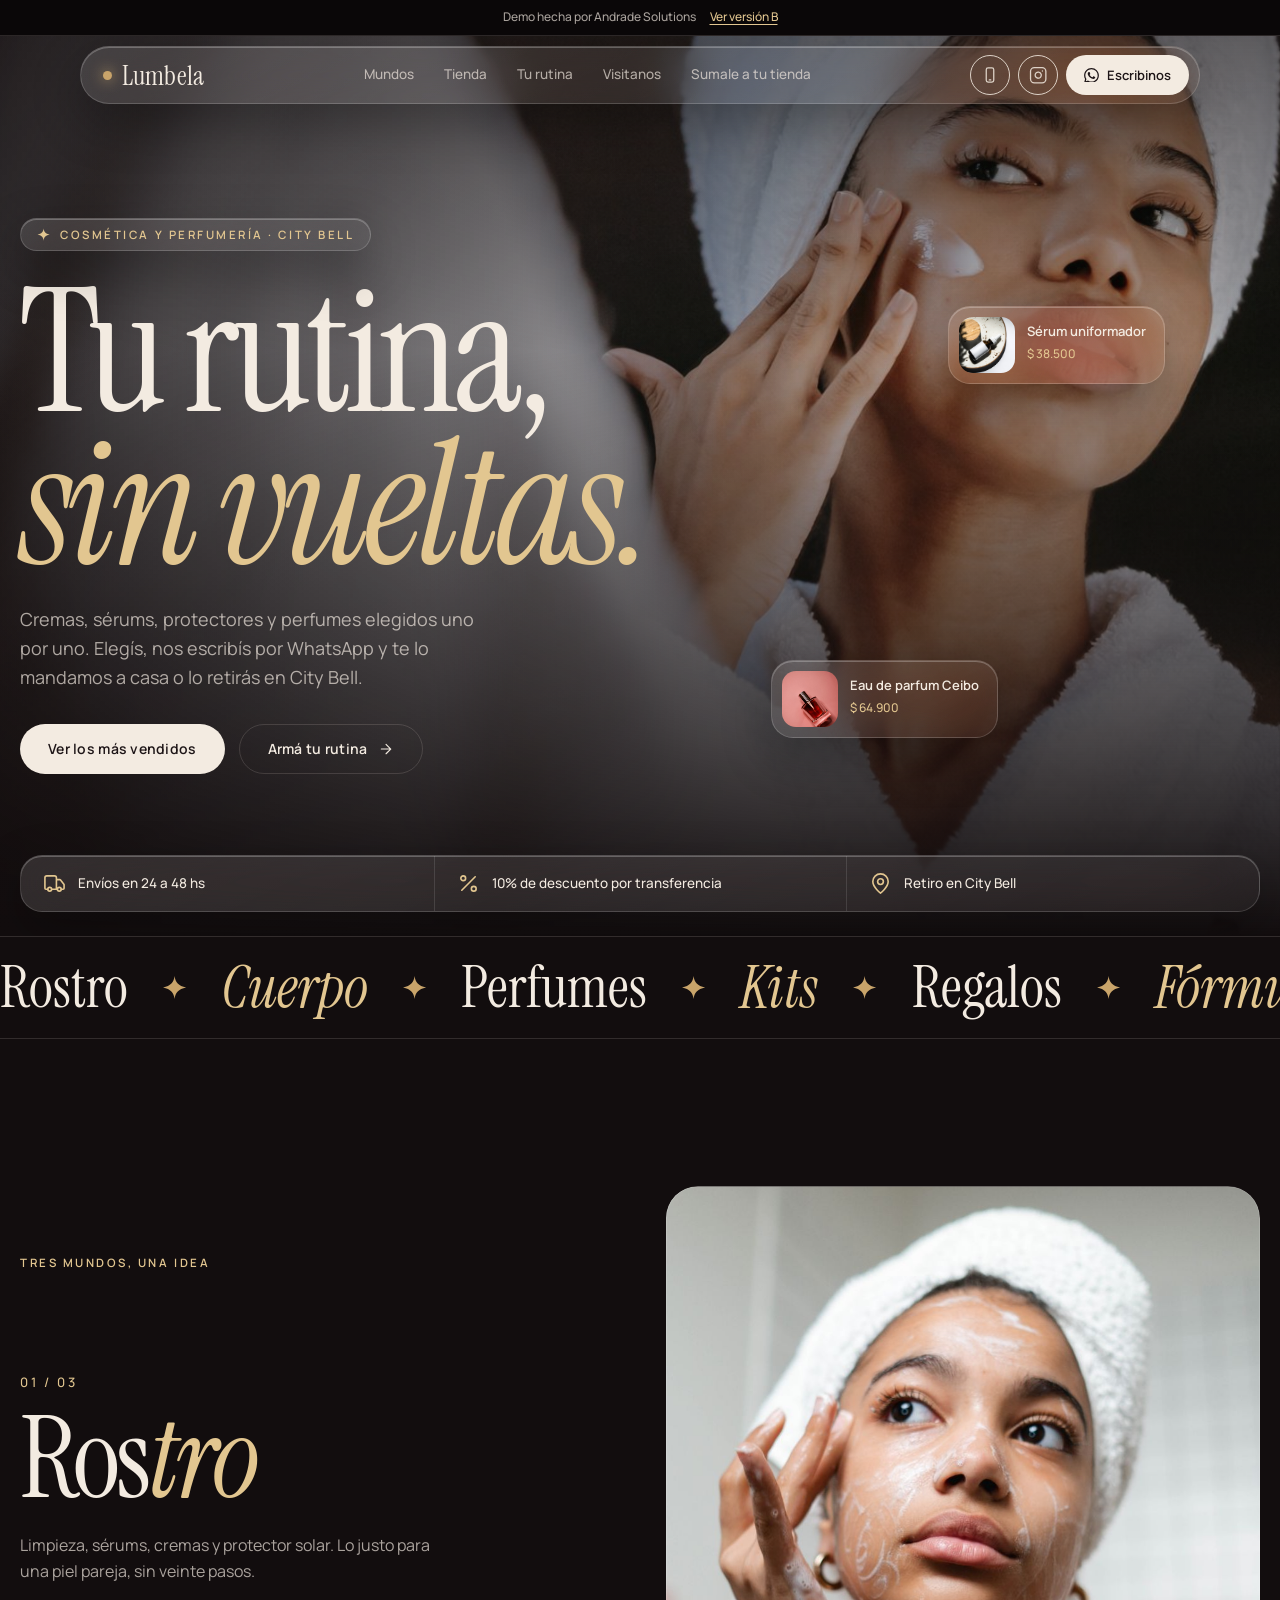
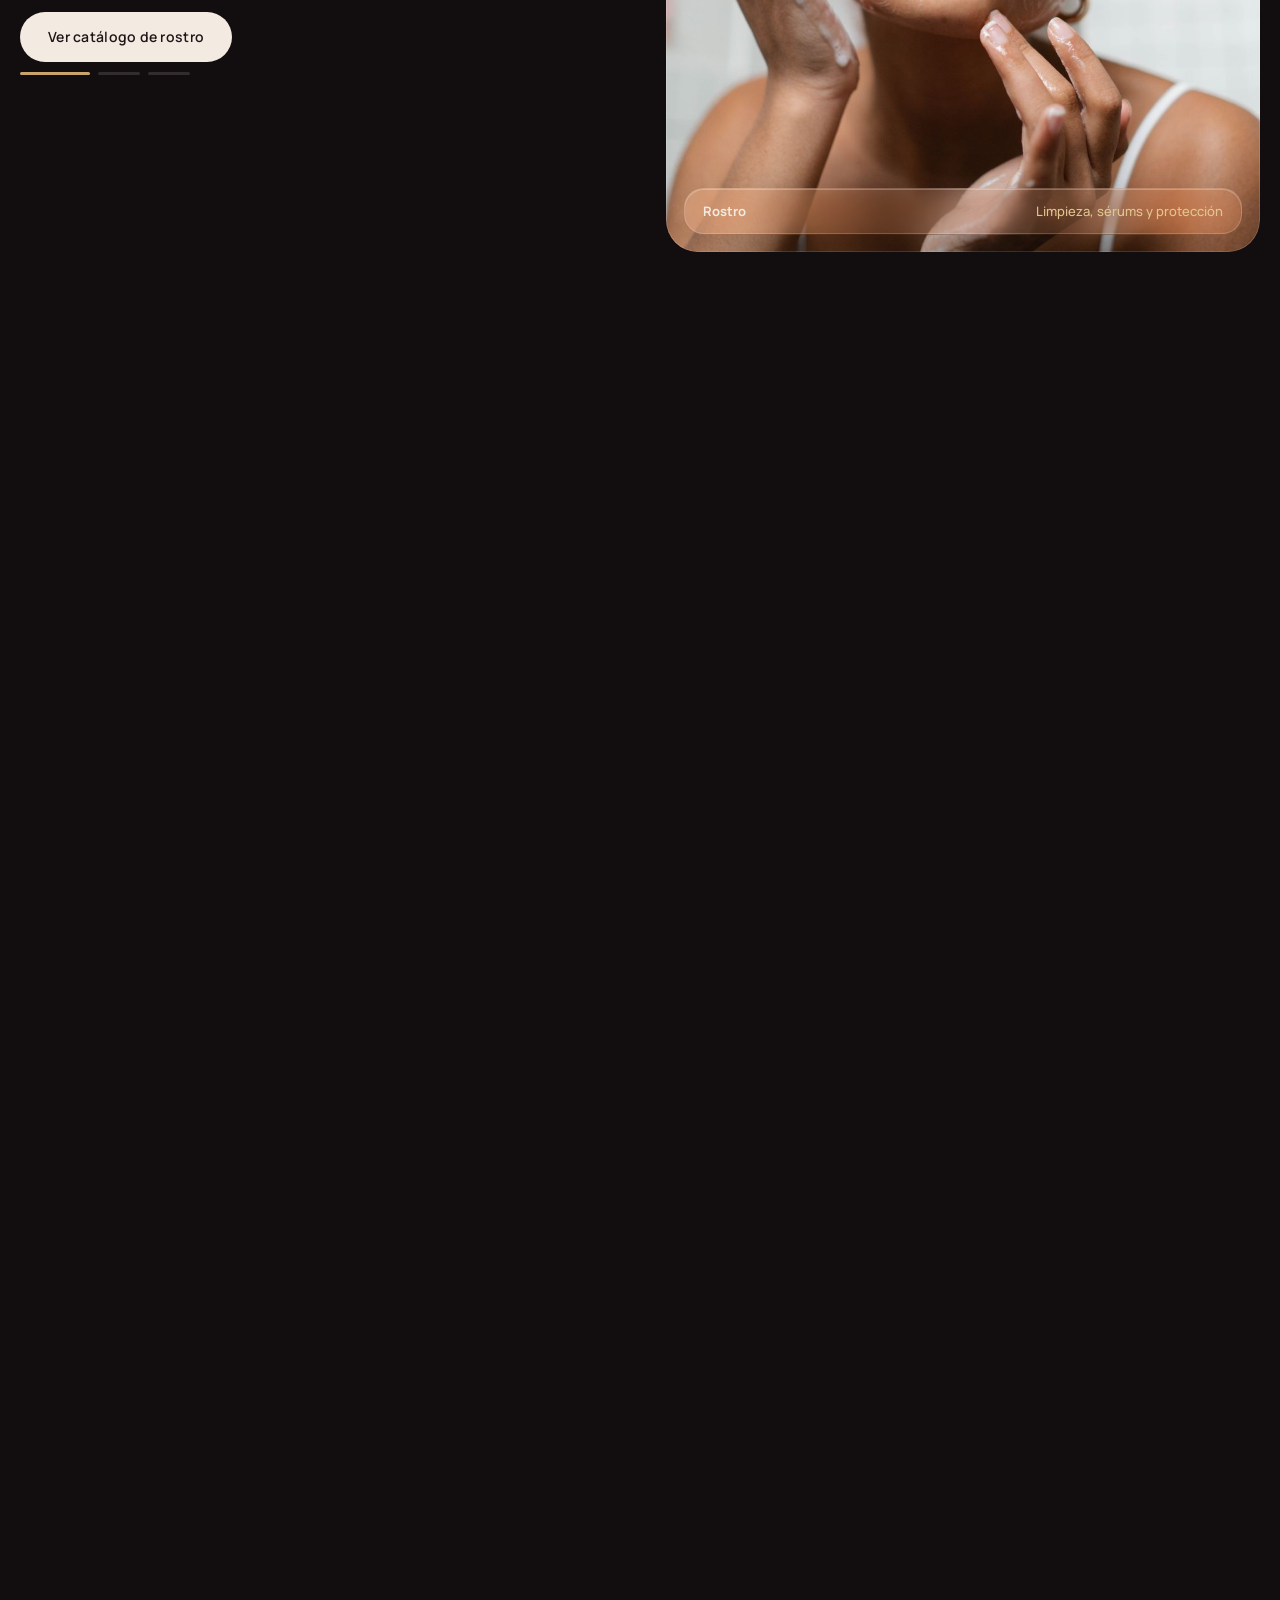
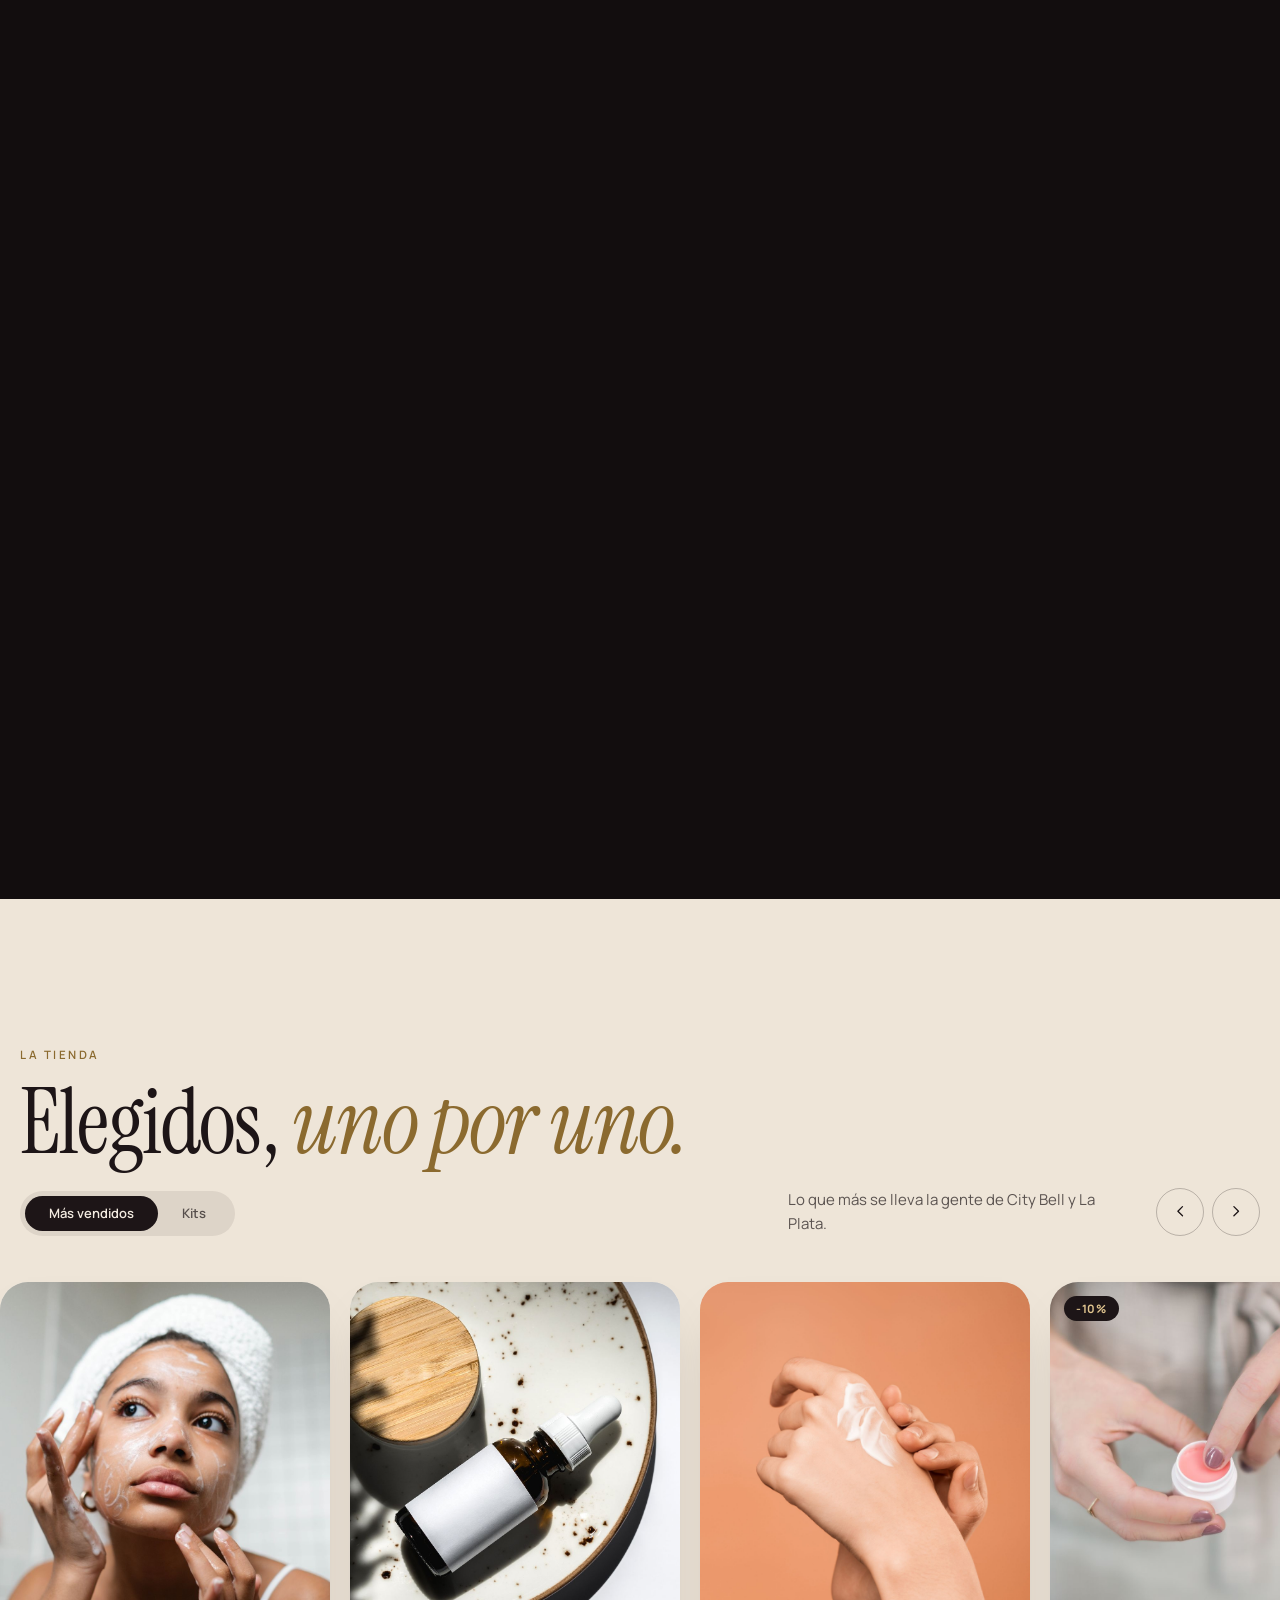
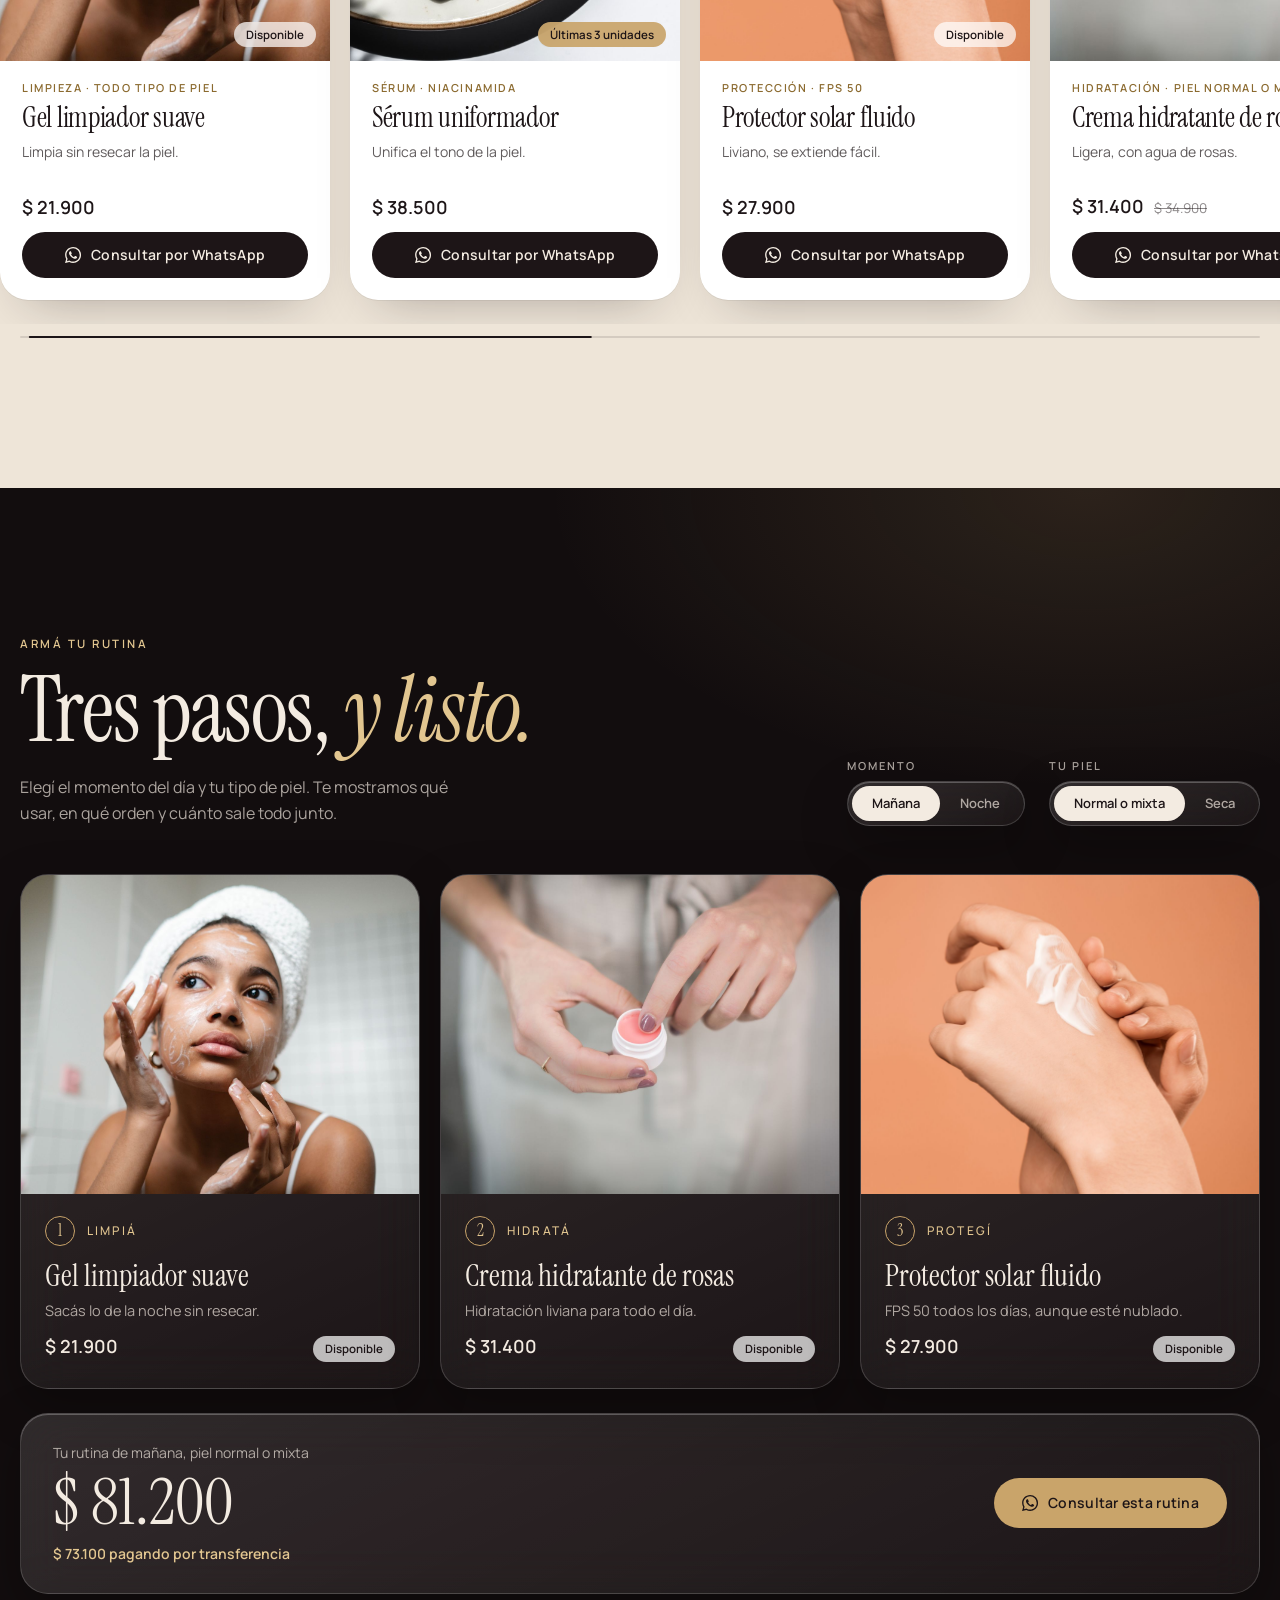
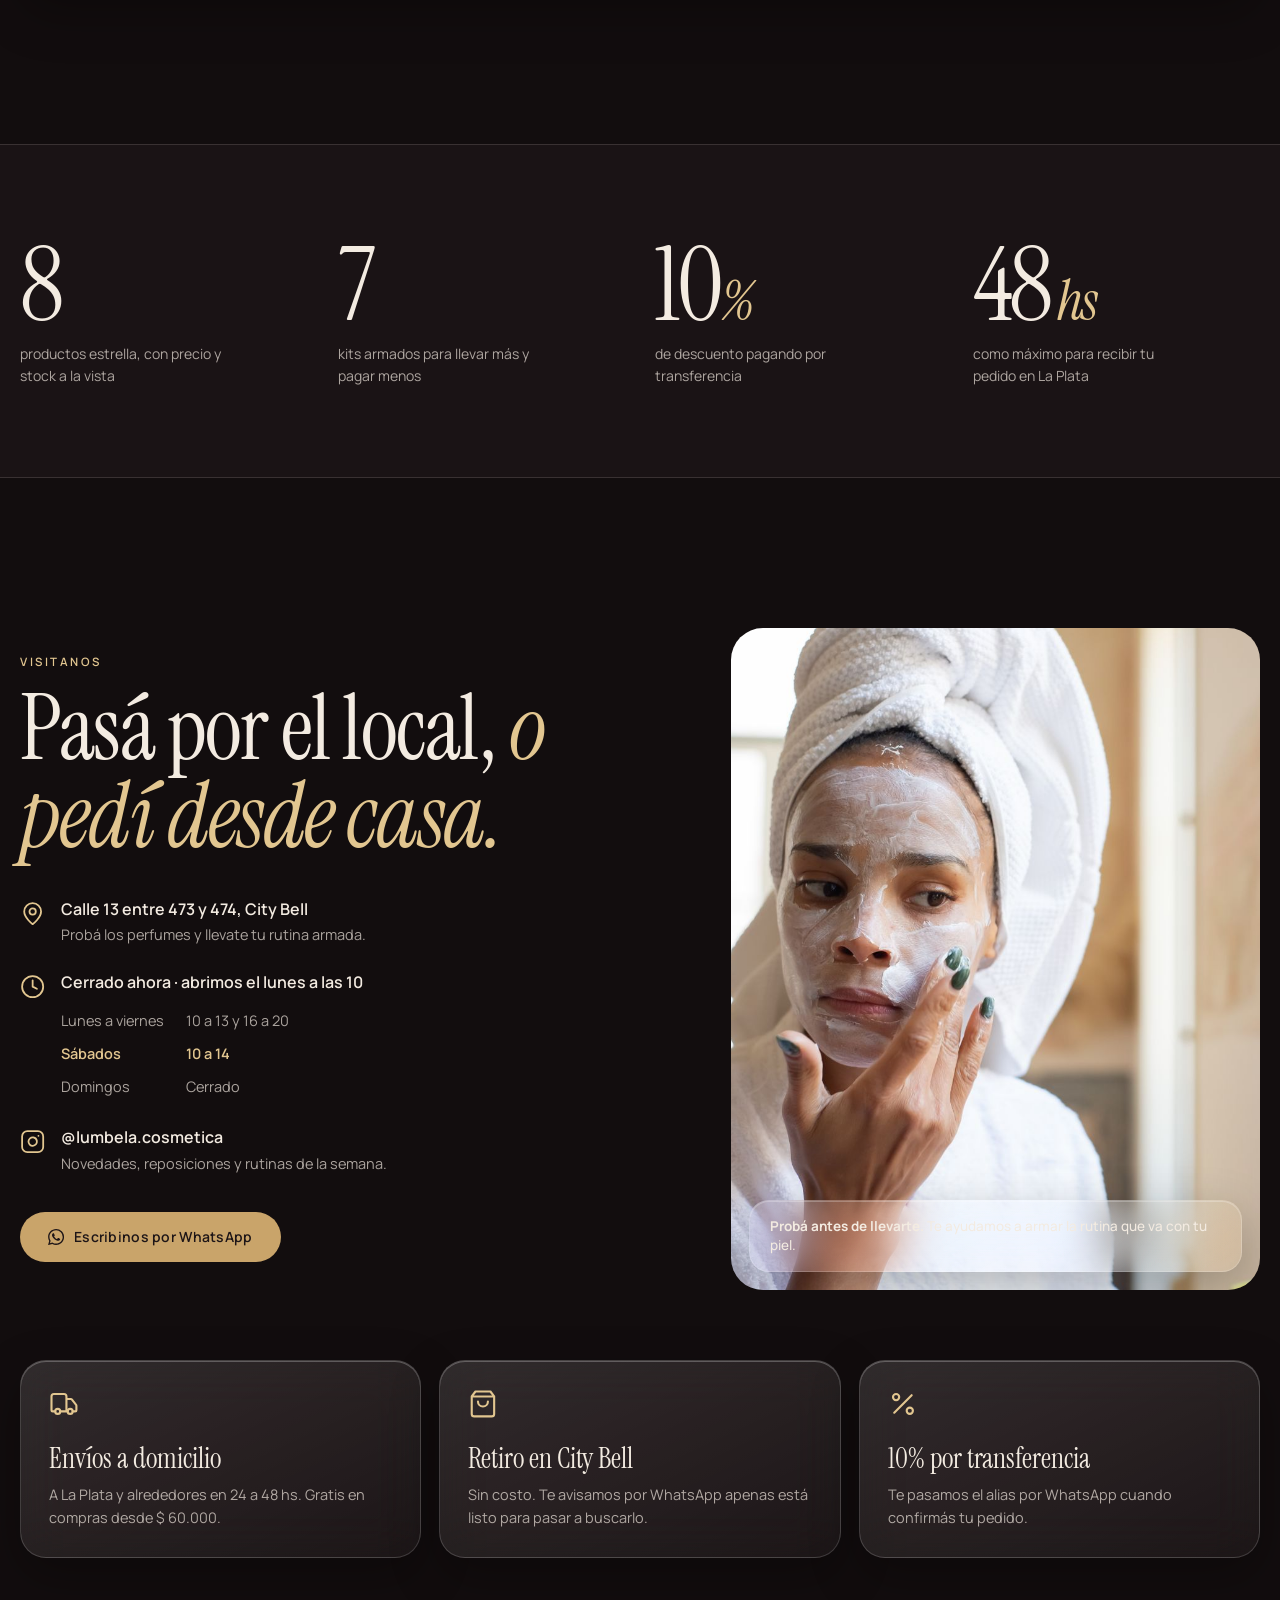
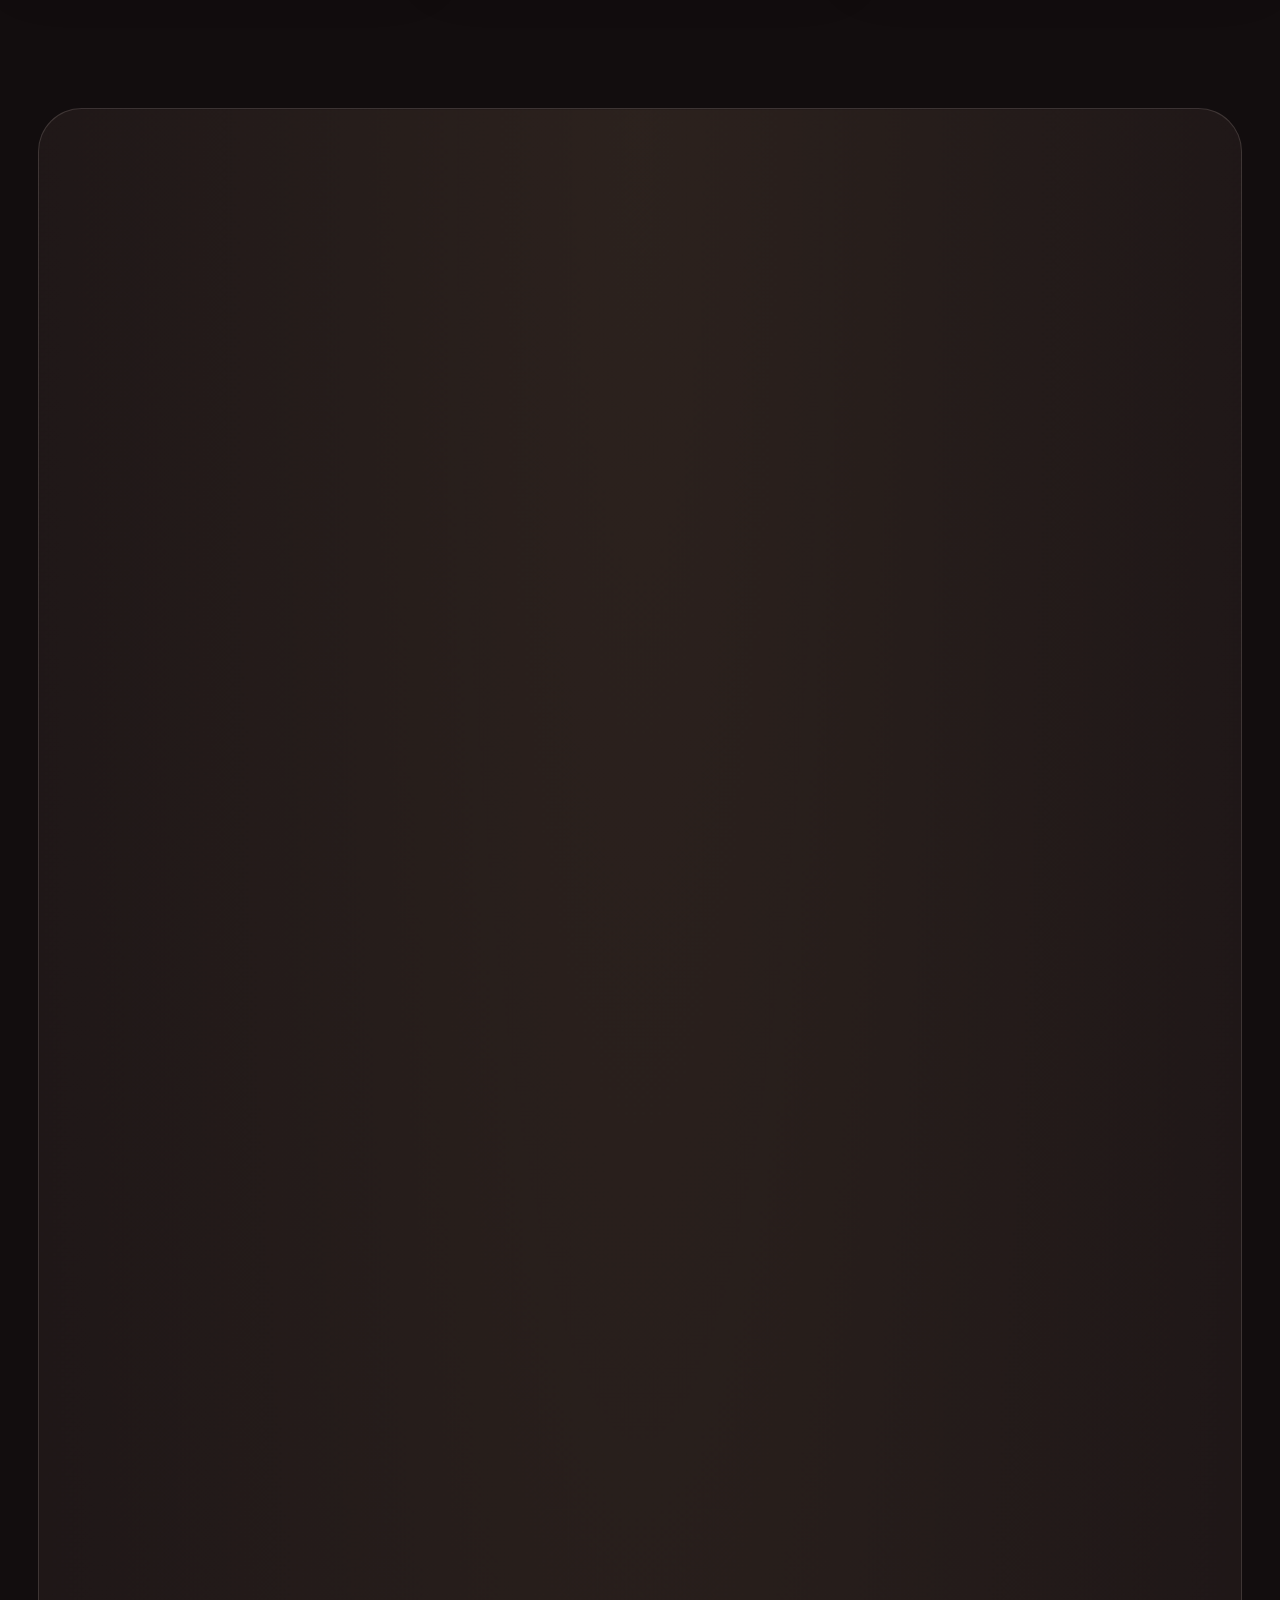
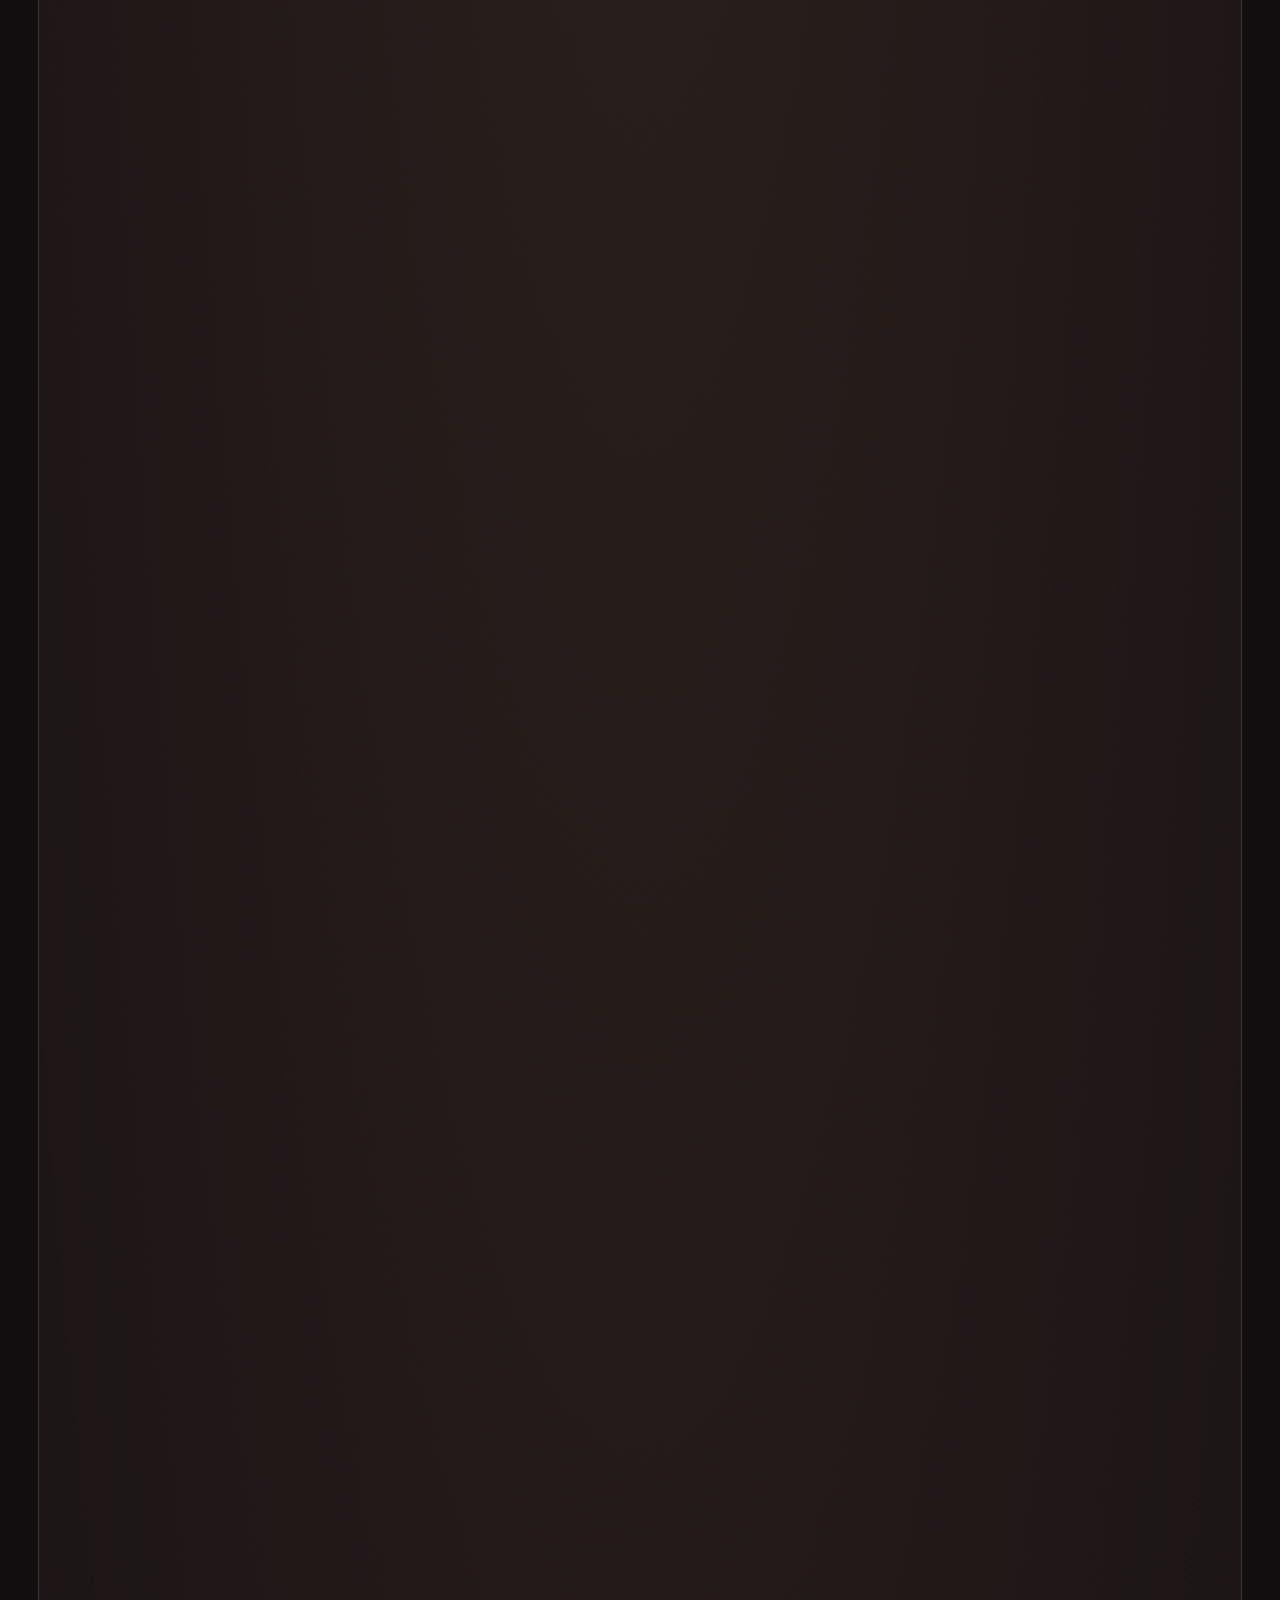
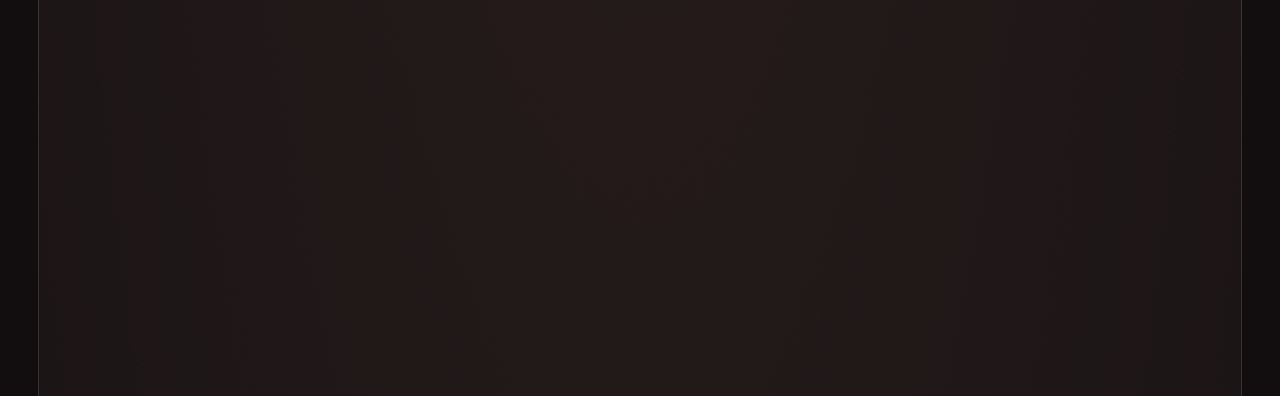
==== commit 45d7fa88: "Iconos de pestaña con logo propio para cada demo - Belleza (gota), deco (jarron), joyeria (anillo), " ====
--- a/belleza/index.html
+++ b/belleza/index.html
@@ -12,7 +12,7 @@
 <meta property="og:description" content="Cosmética, cuidado de la piel y perfumería en City Bell. Elegí, consultá por WhatsApp y recibilo en casa.">
 <meta property="og:image" content="https://solucionesintegralesandrade.github.io/belleza/fotos/portada.jpg">
 <meta property="og:image:alt" content="Mujer con toalla en la cabeza aplicándose crema en la cara frente al espejo">
-<link rel="icon" href="data:image/svg+xml,%3Csvg xmlns='http://www.w3.org/2000/svg' viewBox='0 0 9 9'%3E%3Ccircle cx='4.5' cy='4.5' r='4.5' fill='%23C9A46A'/%3E%3C/svg%3E">
+<link rel="icon" type="image/svg+xml" href="data:image/svg+xml,%3Csvg xmlns=%27http://www.w3.org/2000/svg%27 viewBox=%270 0 32 32%27%3E%3Crect width=%2732%27 height=%2732%27 rx=%278%27 fill=%27%23120d0e%27/%3E%3Cpath d=%27M16 5.5C16 5.5 8.8 13.6 8.8 19a7.2 7.2 0 0 0 14.4 0C23.2 13.6 16 5.5 16 5.5Z%27 fill=%27%23C9A46A%27/%3E%3Cpath d=%27M12.6 19.4a3.4 3.4 0 0 0 3 3.2%27 fill=%27none%27 stroke=%27%23120d0e%27 stroke-width=%271.6%27 stroke-linecap=%27round%27/%3E%3C/svg%3E">
 <link rel="preconnect" href="https://fonts.googleapis.com">
 <link rel="preconnect" href="https://fonts.gstatic.com" crossorigin>
 <link href="https://fonts.googleapis.com/css2?family=Instrument+Serif:ital@0;1&family=Manrope:wght@400;500;600;700&display=swap" rel="stylesheet">
--- a/_comun/sistemas.css
+++ b/_comun/sistemas.css
@@ -345,3 +345,46 @@
 .sx-check::after,.sx-toggle::after{content:"";position:absolute;inset:-8px -4px}.sx-check{position:relative}
 .sx-tbl input[type=number]{min-height:44px}
 .sx .sx-pos-search input,.sx .sx-scan input{padding-left:40px}
+
+/* ===== celular: tarjeta de entrada + pantalla completa ===== */
+.sx-page .sx-entry{display:flex;flex-direction:column;align-items:stretch;gap:12px;background:var(--sxs);border:1px solid var(--sxl);border-radius:calc(var(--sxr)*1.4);padding:20px;box-shadow:0 30px 60px -40px color-mix(in srgb,var(--sxf) 40%,transparent)}
+.sx-ent-ico{width:56px;height:56px;border-radius:16px;background:var(--sxac);color:var(--sxat);display:grid;place-items:center}.sx-ent-ico .sx-ico{width:28px;height:28px}
+.sx-entry h3{font-family:var(--sxd);font-weight:500;font-size:1.5rem;line-height:1.1}
+.sx-entry p{color:var(--sxm);font-size:.98rem}
+.sx-ent-mods{display:flex;flex-wrap:wrap;gap:6px}.sx-ent-mods li{font-size:.8rem;font-weight:600;border:1px solid var(--sxl);border-radius:99px;padding:5px 12px;color:var(--sxm)}
+.sx-entry small{color:var(--sxm);font-size:.8rem;text-align:center}
+.sx-explore{width:100%;min-height:58px;font-size:1.05rem}
+.sx.sx-m{position:absolute;inset:0;padding:0;overflow:hidden;height:100%}
+.sx-m .sx-wrap{max-width:none;height:100%}
+.sx-m .sx-win,.sx-m .sx-app{height:100%}
+.sx-m .sx-app{min-height:0;border:0;border-radius:0;box-shadow:none;height:100%}
+.sx-m .sx-apptop{padding:calc(env(safe-area-inset-top,0px) + 6px) 8px 6px 14px;gap:8px}
+.sx-m .sx-wt{flex:1;font-size:1.1rem}
+.sx-m .sx-demo,.sx-m .sx-dots{display:none}
+.sx-m .sx-reset{padding:0;width:44px;min-width:44px;margin:0}.sx-m .sx-reset span:not(.sx-ico){display:none}
+.sx-m .sx-close{width:44px;min-width:44px;height:44px}
+.sx-m .sx-body{scrollbar-width:none;overscroll-behavior:contain}.sx-m .sx-body::-webkit-scrollbar{display:none}
+.sx-m .sx-side{padding:4px 6px calc(6px + env(safe-area-inset-bottom,0px))}
+.sx-m .sx-side .sx-tab{min-height:58px;font-size:.74rem;font-weight:600}
+.sx-m .sx-clist,.sx-m .sx-lines{max-height:none;overflow:visible;padding-right:0}
+.sx-m .sx-tabs.sub,.sx-m .sx-cats{margin-inline:-12px;padding-inline:12px;scroll-padding-inline:12px;-webkit-mask-image:linear-gradient(90deg,#000 calc(100% - 26px),transparent);mask-image:linear-gradient(90deg,#000 calc(100% - 26px),transparent);scroll-snap-type:x proximity}
+.sx-m .sx-tabs.sub{gap:6px;padding-bottom:8px;padding-top:8px;top:0}
+.sx-m .sx-tabs.sub .sx-tab,.sx-m .sx-cats .sx-chip{flex:none;scroll-snap-align:start;padding:8px 16px;min-height:44px}
+.sx-m .sx-tabs.sub .sx-tab{border:1px solid var(--sxl)}.sx-m .sx-tabs.sub .sx-tab[aria-selected=true]{border-color:var(--sxat)}
+.sx-m .sx-crow{display:grid;grid-template-columns:44px minmax(0,1fr) auto;column-gap:12px;row-gap:4px;align-items:center;min-height:68px;padding:12px;border:1px solid var(--sxl);background:var(--sxs);border-radius:16px}
+.sx-m .sx-crow .sx-bd{grid-column:2/4;justify-self:start}
+.sx-cr-n strong,.sx-cr-n small,.sx-cr-v b,.sx-cr-v small{white-space:nowrap;overflow:hidden;text-overflow:ellipsis;display:block;min-width:0}
+.sx-m .sx-av{width:44px;height:44px}
+.sx-m .sx-grid{grid-template-columns:minmax(0,1fr);gap:8px}
+.sx-m .sx-tile{display:grid;grid-template-columns:56px minmax(0,1fr) auto;grid-template-rows:auto auto;column-gap:12px;align-items:center;text-align:left;padding:10px 12px;min-height:72px}
+.sx-m .sx-tile .sx-sw{grid-row:1/3;width:56px;height:56px}
+.sx-m .sx-tile .sx-tn{grid-column:2;grid-row:1;white-space:nowrap;overflow:hidden;text-overflow:ellipsis;min-width:0}
+.sx-m .sx-tile .sx-ts{grid-column:2;grid-row:2;min-width:0;white-space:nowrap;overflow:hidden;text-overflow:ellipsis}
+.sx-m .sx-tile .sx-tp{grid-column:3;grid-row:1/3;font-weight:700;align-self:center}
+.sx-m .sx-tile .sx-inc{position:absolute;top:6px;left:6px}
+.sx-m .sx-tile{position:relative}
+.sx-m .sx-pos-bar{flex-direction:column;align-items:stretch}.sx-m .sx-bar-acts{width:100%}.sx-m .sx-bar-acts .sx-btn{flex:1 1 auto}
+.sx-m .sx-ov{align-items:flex-end}.sx-m .sx-modal{border-radius:22px 22px 0 0;max-height:92%;padding-bottom:env(safe-area-inset-bottom,0px)}
+.sx-m .sx-toasts{bottom:calc(76px + env(safe-area-inset-bottom,0px))}
+.sx-m .sx-bar-acts .sx-btn.sx-icn span:not(.sx-ico){display:none}.sx-m .sx-bar-acts .sx-icn{width:44px;min-width:44px;flex:none}
+.sx-m .sx-scan{flex-direction:column}.sx-m .sx-scan label{min-width:0}
